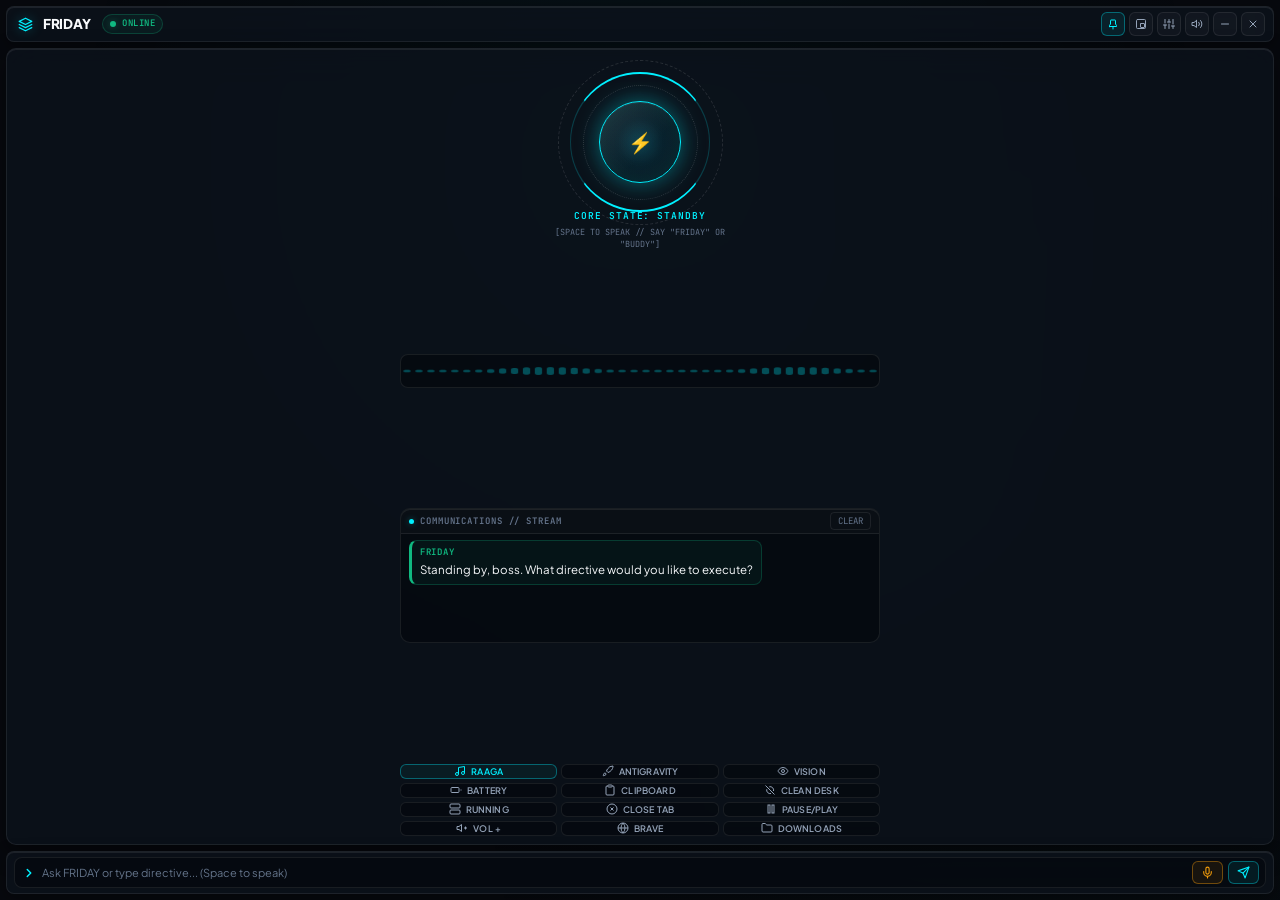
==== vyra/gui/index.html @ 5f8e0eda "feat: upgrade to modular VYRA AI desktop & voice assistant architecture" ====
<!DOCTYPE html>
<html lang="en">
<head>
  <meta charset="UTF-8">
  <meta name="viewport" content="width=device-width, initial-scale=1.0">
  <title>FRIDAY // AI Assistant</title>
  <link rel="stylesheet" href="style.css">
  <link rel="preconnect" href="https://fonts.googleapis.com">
  <link rel="preconnect" href="https://fonts.gstatic.com" crossorigin>
  <link href="https://fonts.googleapis.com/css2?family=JetBrains+Mono:wght@400;500;600&family=Plus+Jakarta+Sans:wght@400;500;600;700;800&display=swap" rel="stylesheet">
</head>
<body class="hud-body pip-mode">
  <!-- Ambient Atmospheric Light (Anti-slop: subtle, non-intrusive) -->
  <div class="ambient-glow" aria-hidden="true"></div>

  <!-- HUD Container -->
  <div class="hud-container">
    
    <!-- Top Header: Navigation & Window Controls -->
    <header class="hud-header">
      <div class="header-left">
        <div class="brand-badge">
          <div class="brand-icon">
            <svg viewBox="0 0 24 24" fill="none" stroke="currentColor" stroke-width="2">
              <polygon points="12 2 2 7 12 12 22 7 12 2" stroke-linecap="round" stroke-linejoin="round"/>
              <polyline points="2 17 12 22 22 17" stroke-linecap="round" stroke-linejoin="round"/>
              <polyline points="2 12 12 17 22 12" stroke-linecap="round" stroke-linejoin="round"/>
            </svg>
          </div>
          <div class="brand-text">
            <span class="brand-title">FRIDAY</span>
            <span class="brand-tag">INTELLIGENCE</span>
          </div>
        </div>
        <div class="status-indicator" title="System Connection Status">
          <span class="pulse-dot"></span>
          <span class="status-text" id="statusBadgeText">ONLINE</span>
        </div>
      </div>

      <div class="header-center deck-only">
        <div class="security-level">
          <span class="sec-label">OPERATOR</span>
          <span class="sec-val" id="headerUserName">JAY</span>
          <span class="sec-divider">/</span>
          <span class="sec-label">CLEARANCE</span>
          <span class="sec-val">LEVEL 9</span>
        </div>
        <button id="wakeToggleBtn" class="hud-wake-btn active" title="Toggle Passive Wake Word ('Hey buddy' / 'FRIDAY')">
          <span class="wake-dot"></span>
          <span id="wakeStatusText">WAKE: FRIDAY [ON]</span>
        </button>
      </div>

      <div class="header-right">
        <div class="hud-clock deck-only">
          <span id="liveTime">00:00:00</span>
          <span id="liveDate" class="hud-date">OCT 04, 2026</span>
        </div>
        
        <!-- Window Management Controls with Clean Vector Glyphs -->
        <div class="header-window-ctrls">
          <button id="pinBtn" class="hud-btn-icon active" title="Always On Top (Pin Float)">
            <svg viewBox="0 0 24 24" fill="none" stroke="currentColor" stroke-width="2" stroke-linecap="round" stroke-linejoin="round">
              <line x1="12" y1="17" x2="12" y2="22"></line>
              <path d="M5 17h14v-2l-2-3V5a1 1 0 0 0-1-1h-8a1 1 0 0 0-1 1v7l-2 3v2z"></path>
            </svg>
          </button>
          <button id="modeToggleBtn" class="hud-btn-icon" title="Toggle PiP Widget / Full Deck">
            <svg viewBox="0 0 24 24" fill="none" stroke="currentColor" stroke-width="2" stroke-linecap="round" stroke-linejoin="round">
              <rect x="3" y="3" width="18" height="18" rx="2" ry="2"></rect>
              <rect x="11" y="11" width="8" height="8" rx="1" ry="1"></rect>
            </svg>
          </button>
          <button id="drawerToggleBtn" class="hud-btn-icon" title="System Diagnostics & Settings">
            <svg viewBox="0 0 24 24" fill="none" stroke="currentColor" stroke-width="2" stroke-linecap="round" stroke-linejoin="round">
              <line x1="4" y1="21" x2="4" y2="14"></line>
              <line x1="4" y1="10" x2="4" y2="3"></line>
              <line x1="12" y1="21" x2="12" y2="12"></line>
              <line x1="12" y1="8" x2="12" y2="3"></line>
              <line x1="20" y1="21" x2="20" y2="16"></line>
              <line x1="20" y1="12" x2="20" y2="3"></line>
              <line x1="1" y1="14" x2="7" y2="14"></line>
              <line x1="9" y1="8" x2="15" y2="8"></line>
              <line x1="17" y1="16" x2="23" y2="16"></line>
            </svg>
          </button>
          <button id="muteBtn" class="hud-btn-icon" title="Toggle Voice Mute">
            <svg viewBox="0 0 24 24" fill="none" stroke="currentColor" stroke-width="2" stroke-linecap="round" stroke-linejoin="round">
              <polygon points="11 5 6 9 2 9 2 15 6 15 11 19 11 5"></polygon>
              <path d="M15.54 8.46a5 5 0 0 1 0 7.07"></path>
              <path d="M19.07 4.93a10 10 0 0 1 0 14.14"></path>
            </svg>
          </button>
          <button id="minBtn" class="hud-btn-icon" title="Minimize Window">
            <svg viewBox="0 0 24 24" fill="none" stroke="currentColor" stroke-width="2" stroke-linecap="round">
              <line x1="5" y1="12" x2="19" y2="12"></line>
            </svg>
          </button>
          <button id="closeBtn" class="hud-btn-icon close-btn" title="Close Window">
            <svg viewBox="0 0 24 24" fill="none" stroke="currentColor" stroke-width="2" stroke-linecap="round">
              <line x1="18" y1="6" x2="6" y2="18"></line>
              <line x1="6" y1="6" x2="18" y2="18"></line>
            </svg>
          </button>
        </div>
      </div>
    </header>

    <!-- Main Dashboard -->
    <main class="hud-main">
      
      <!-- Left Column: Telemetry & Protocols (Deck Mode Only) -->
      <section class="hud-panel left-panel deck-only">
        <div class="panel-header">
          <div class="panel-header-badge">HARDWARE</div>
          <h3>SYSTEM TELEMETRY</h3>
        </div>

        <div class="telemetry-grid">
          <div class="telemetry-card">
            <div class="telemetry-label">
              <span>CPU PROCESSING</span>
              <span id="cpuVal" class="stat-highlight">0%</span>
            </div>
            <div class="progress-bar">
              <div id="cpuBar" class="progress-fill" style="width: 0%"></div>
            </div>
          </div>

          <div class="telemetry-card">
            <div class="telemetry-label">
              <span>SYSTEM MEMORY</span>
              <span id="ramVal" class="stat-highlight">0%</span>
            </div>
            <div class="progress-bar">
              <div id="ramBar" class="progress-fill" style="width: 0%"></div>
            </div>
            <div class="telemetry-sub" id="ramText">0.0 / 0.0 GB</div>
          </div>

          <div class="telemetry-card">
            <div class="telemetry-label">
              <span>GPU ENGINE</span>
              <span class="badge-emerald">ONLINE</span>
            </div>
            <div class="hardware-name" id="gpuName">NVIDIA GeForce RTX 2050</div>
          </div>

          <div class="telemetry-card">
            <div class="telemetry-label">
              <span>NEURAL ENGINE</span>
              <span class="badge-cyan" id="providerBadge">GOOGLE</span>
            </div>
            <div class="hardware-name" id="modelName">gemini-flash-lite-latest</div>
          </div>

          <div class="telemetry-card" id="batteryCard">
            <div class="telemetry-label">
              <span>POWER MATRIX</span>
              <span id="batteryVal" class="stat-highlight">--%</span>
            </div>
            <div class="progress-bar">
              <div id="batteryBar" class="progress-fill" style="width: 0%"></div>
            </div>
            <div class="telemetry-sub" id="batteryStatusText">AC POWER</div>
          </div>
        </div>

        <!-- Quick Directive Protocol Launcher -->
        <div class="panel-sub-header">QUICK PROTOCOLS</div>
        <div class="protocol-grid">
          <button class="proto-btn" data-cmd="open Antigravity"><span class="proto-code">01</span><span class="proto-label">ANTIGRAVITY</span></button>
          <button class="proto-btn" data-cmd="open brave browser"><span class="proto-code">02</span><span class="proto-label">BRAVE</span></button>
          <button class="proto-btn" data-cmd="close the active browser tab"><span class="proto-code">03</span><span class="proto-label">CLOSE TAB</span></button>
          <button class="proto-btn" data-cmd="keep the browser window and Antigravity window and rest other close all the windows which are currently running"><span class="proto-code">04</span><span class="proto-label">CLEAN DESKTOP</span></button>
          <button class="proto-btn" data-cmd="list running applications"><span class="proto-code">05</span><span class="proto-label">RUNNING APPS</span></button>
          <button class="proto-btn" data-cmd="what is currently open on my screen?"><span class="proto-code">06</span><span class="proto-label">VISION SCAN</span></button>
          <button class="proto-btn" data-cmd="check battery status"><span class="proto-code">07</span><span class="proto-label">BATTERY</span></button>
          <button class="proto-btn" data-cmd="what is copied on my clipboard?"><span class="proto-code">08</span><span class="proto-label">CLIPBOARD</span></button>
          <button class="proto-btn" data-cmd="open Raaga app and play songs"><span class="proto-code">09</span><span class="proto-label">RAAGA MUSIC</span></button>
          <button class="proto-btn" data-cmd="turn volume up"><span class="proto-code">10</span><span class="proto-label">VOL UP</span></button>
          <button class="proto-btn" data-cmd="open youtube"><span class="proto-code">11</span><span class="proto-label">YOUTUBE</span></button>
          <button class="proto-btn" data-cmd="open downloads folder"><span class="proto-code">12</span><span class="proto-label">DOWNLOADS</span></button>
        </div>
      </section>

      <!-- Center Column: Kinetic Arc Reactor & Conversation Deck (Primary Core) -->
      <section class="hud-panel center-panel">
        
        <!-- Kinetic Arc Reactor Core -->
        <div class="reactor-wrapper">
          <!-- Concentric Precision Orbital Rings -->
          <div class="hud-ring ring-outer"></div>
          <div class="hud-ring ring-orbit"></div>
          <div class="hud-ring ring-inner"></div>

          <!-- Central Core Arc Button -->
          <div id="coreReactor" class="arc-core state-idle" title="Click or Press Space to Transmit Voice">
            <div class="core-glass-surface"></div>
            <div class="core-radial-aura"></div>
            <div class="core-iris">
              <span id="coreIcon" class="core-icon">⚡</span>
            </div>
          </div>

          <div class="arc-status-box">
            <div class="status-code" id="reactorState">CORE STATE: STANDBY</div>
            <div class="status-hint" id="reactorHint">[SPACE TO SPEAK // SAY "FRIDAY" OR "BUDDY"]</div>
          </div>
        </div>

        <!-- Real-Time Audio Visualizer Waveform -->
        <div class="visualizer-container">
          <canvas id="waveformCanvas" width="400" height="42"></canvas>
        </div>

        <!-- Holographic Communications Stream -->
        <div class="chat-feed-box" id="chatFeedBox">
          <div class="chat-feed-header">
            <div class="chat-feed-meta">
              <span class="pulse-indicator-small"></span>
              <span class="chat-feed-tag">COMMUNICATIONS // STREAM</span>
            </div>
            <button id="clearChatBtn" class="chat-clear-btn" title="Clear chat stream">CLEAR</button>
          </div>
          <div class="chat-messages-stream" id="chatStream">
            <div class="chat-bubble vyra">
              <span class="chat-speaker">FRIDAY</span>
              <span class="chat-text">Standing by, boss. What directive would you like to execute?</span>
            </div>
          </div>
          <span id="liveSpeechText" style="display:none">Standing by, boss. What directive would you like to execute?</span>
        </div>

        <!-- PiP Mode Quick Action Ribbon -->
        <div class="pip-quick-ribbon">
          <button class="pip-chip highlight" data-cmd="open Raaga app and play songs">
            <svg class="chip-svg" viewBox="0 0 24 24" fill="none" stroke="currentColor" stroke-width="2"><path d="M9 18V5l12-2v13"></path><circle cx="6" cy="18" r="3"></circle><circle cx="18" cy="16" r="3"></circle></svg>
            <span>RAAGA</span>
          </button>
          <button class="pip-chip" data-cmd="open Antigravity">
            <svg class="chip-svg" viewBox="0 0 24 24" fill="none" stroke="currentColor" stroke-width="2"><path d="M4.5 16.5c-1.5 1.26-2 5-2 5s3.74-.5 5-2c.71-.84.7-2.13-.09-2.91a2.18 2.18 0 0 0-2.91-.09z"></path><path d="m12 15-3-3a22 22 0 0 1 2-3.95A12.88 12.88 0 0 1 22 2c0 2.72-.78 7.5-6 11a22.35 22.35 0 0 1-4 2z"></path></svg>
            <span>ANTIGRAVITY</span>
          </button>
          <button class="pip-chip" data-cmd="what is currently open on my screen?">
            <svg class="chip-svg" viewBox="0 0 24 24" fill="none" stroke="currentColor" stroke-width="2"><path d="M2 12s3-7 10-7 10 7 10 7-3 7-10 7-10-7-10-7Z"></path><circle cx="12" cy="12" r="3"></circle></svg>
            <span>VISION</span>
          </button>
          <button class="pip-chip" data-cmd="check battery status">
            <svg class="chip-svg" viewBox="0 0 24 24" fill="none" stroke="currentColor" stroke-width="2"><rect width="16" height="10" x="2" y="7" rx="2" ry="2"></rect><line x1="22" x2="22" y1="11" y2="13"></line></svg>
            <span>BATTERY</span>
          </button>
          <button class="pip-chip" data-cmd="what is copied on my clipboard?">
            <svg class="chip-svg" viewBox="0 0 24 24" fill="none" stroke="currentColor" stroke-width="2"><rect width="8" height="4" x="8" y="2" rx="1" ry="1"></rect><path d="M16 4h2a2 2 0 0 1 2 2v14a2 2 0 0 1-2 2H6a2 2 0 0 1-2-2V6a2 2 0 0 1 2-2h2"></path></svg>
            <span>CLIPBOARD</span>
          </button>
          <button class="pip-chip" data-cmd="keep the browser window and Antigravity window and rest other close all the windows which are currently running">
            <svg class="chip-svg" viewBox="0 0 24 24" fill="none" stroke="currentColor" stroke-width="2"><path d="m3 3 18 18"></path><path d="M10.5 5.5A7 7 0 0 1 19 14"></path><path d="M5.5 10.5A7 7 0 0 0 14 19"></path></svg>
            <span>CLEAN DESK</span>
          </button>
          <button class="pip-chip" data-cmd="list running applications">
            <svg class="chip-svg" viewBox="0 0 24 24" fill="none" stroke="currentColor" stroke-width="2"><rect width="20" height="8" x="2" y="2" rx="2" ry="2"></rect><rect width="20" height="8" x="2" y="14" rx="2" ry="2"></rect><line x1="6" x2="6.01" y1="6" y2="6"></line><line x1="6" x2="6.01" y1="18" y2="18"></line></svg>
            <span>RUNNING</span>
          </button>
          <button class="pip-chip" data-cmd="close the active browser tab">
            <svg class="chip-svg" viewBox="0 0 24 24" fill="none" stroke="currentColor" stroke-width="2"><path d="m15 9-6 6"></path><path d="m9 9 6 6"></path><circle cx="12" cy="12" r="10"></circle></svg>
            <span>CLOSE TAB</span>
          </button>
          <button class="pip-chip" data-cmd="play or pause music">
            <svg class="chip-svg" viewBox="0 0 24 24" fill="none" stroke="currentColor" stroke-width="2"><rect x="6" y="4" width="4" height="16"></rect><rect x="14" y="4" width="4" height="16"></rect></svg>
            <span>PAUSE/PLAY</span>
          </button>
          <button class="pip-chip" data-cmd="turn volume up">
            <svg class="chip-svg" viewBox="0 0 24 24" fill="none" stroke="currentColor" stroke-width="2"><polygon points="11 5 6 9 2 9 2 15 6 15 11 19 11 5"></polygon><line x1="19" y1="9" x2="19" y2="15"></line><line x1="16" y1="12" x2="22" y2="12"></line></svg>
            <span>VOL +</span>
          </button>
          <button class="pip-chip" data-cmd="open brave browser">
            <svg class="chip-svg" viewBox="0 0 24 24" fill="none" stroke="currentColor" stroke-width="2"><circle cx="12" cy="12" r="10"></circle><line x1="2" y1="12" x2="22" y2="12"></line><path d="M12 2a15.3 15.3 0 0 1 4 10 15.3 15.3 0 0 1-4 10 15.3 15.3 0 0 1-4-10 15.3 15.3 0 0 1 4-10z"></path></svg>
            <span>BRAVE</span>
          </button>
          <button class="pip-chip" data-cmd="open downloads folder">
            <svg class="chip-svg" viewBox="0 0 24 24" fill="none" stroke="currentColor" stroke-width="2"><path d="M4 20h16a2 2 0 0 0 2-2V8a2 2 0 0 0-2-2h-7.93a2 2 0 0 1-1.66-.9l-.82-1.2A2 2 0 0 0 7.93 3H4a2 2 0 0 0-2 2v13c0 1.1.9 2 2 2Z"></path></svg>
            <span>DOWNLOADS</span>
          </button>
        </div>
      </section>

      <!-- Right Column: Live Terminal Feed & Memory Vault (Deck Mode Only) -->
      <section class="hud-panel right-panel deck-only">
        <div class="panel-tabs">
          <button id="tabLogsBtn" class="tab-btn active">TERMINAL LOGS</button>
          <button id="tabMemoryBtn" class="tab-btn">MEMORY VAULT</button>
        </div>

        <div id="tabLogs" class="tab-content active">
          <div id="consoleFeed" class="console-feed">
            <div class="log-entry system"><span class="log-time">[BOOT]</span> FRIDAY Neural OS Core online.</div>
            <div class="log-entry system"><span class="log-time">[LINK]</span> Bi-directional telemetry established.</div>
            <div class="log-entry vyra"><span class="log-time">[FRIDAY]</span> Ready for directives, boss.</div>
          </div>
        </div>

        <div id="tabMemory" class="tab-content">
          <div class="memory-vault">
            <div class="vault-section">
              <div class="vault-title">USER PROFILE DOSSIER</div>
              <div id="profileList" class="vault-list"></div>
            </div>
            <div class="vault-section">
              <div class="vault-title">SAVED SATELLITE LINKS</div>
              <div id="linksList" class="vault-list"></div>
            </div>
            <div class="vault-section">
              <div class="vault-title">RECENT JOURNAL RECORD</div>
              <div id="journalText" class="vault-text">(No recent journal recorded)</div>
            </div>
          </div>
        </div>
      </section>

    </main>

    <!-- Slide-Over Drawer for Diagnostics & System Telemetry -->
    <div id="hudDrawer" class="hud-drawer">
      <div class="drawer-header">
        <div class="drawer-title-wrap">
          <span class="drawer-badge">DIAGNOSTICS</span>
          <span class="drawer-title">SYSTEM SETTINGS &amp; TELEMETRY</span>
        </div>
        <button id="closeDrawerBtn" class="drawer-close-btn" title="Close drawer">
          <svg viewBox="0 0 24 24" fill="none" stroke="currentColor" stroke-width="2" stroke-linecap="round"><line x1="18" y1="6" x2="6" y2="18"></line><line x1="6" y1="6" x2="18" y2="18"></line></svg>
        </button>
      </div>
      
      <!-- Autostart Control Toggle with Modern Pill Switch -->
      <div class="drawer-autostart-box">
        <label class="autostart-toggle-label">
          <div class="switch-container">
            <input type="checkbox" id="autostartToggle">
            <span class="switch-slider"></span>
          </div>
          <div class="autostart-meta">
            <span class="autostart-text">START AUTOMATICALLY ON BOOT</span>
            <span class="autostart-sub">Launches FRIDAY in corner PiP on Windows login</span>
          </div>
        </label>
      </div>

      <!-- Drawer Content Tabs -->
      <div class="panel-tabs drawer-tabs">
        <button id="drawerLogsTab" class="tab-btn active">EVENT LOGS</button>
        <button id="drawerStatsTab" class="tab-btn">HARDWARE</button>
        <button id="drawerMemoryTab" class="tab-btn">MEMORY</button>
      </div>

      <div id="drawerLogsContent" class="drawer-content active">
        <div id="drawerConsoleFeed" class="console-feed"></div>
      </div>

      <div id="drawerStatsContent" class="drawer-content">
        <div class="drawer-stats-grid">
          <div class="drawer-stat-row"><span>CPU PROCESSING:</span> <span id="drawerCpuVal" class="stat-highlight">0%</span></div>
          <div class="drawer-stat-row"><span>MEMORY ALLOCATION:</span> <span id="drawerRamVal" class="stat-highlight">0%</span></div>
          <div class="drawer-stat-row"><span>BATTERY STATUS:</span> <span id="drawerBatteryVal" class="stat-highlight">--%</span></div>
          <div class="drawer-stat-row"><span>GPU ACCELERATOR:</span> <span class="stat-highlight">RTX 2050</span></div>
          <div class="drawer-stat-row"><span>COGNITIVE MODEL:</span> <span id="drawerModelVal" class="stat-highlight">gemini-flash-lite</span></div>
        </div>
      </div>

      <div id="drawerMemoryContent" class="drawer-content">
        <div class="memory-vault">
          <div class="vault-section">
            <div class="vault-title">PROFILE DOSSIER</div>
            <div id="drawerProfileList" class="vault-list"></div>
          </div>
        </div>
      </div>
    </div>

    <!-- Bottom Command Bar -->
    <footer class="hud-footer">
      <div class="input-container">
        <span class="prompt-symbol">
          <svg viewBox="0 0 24 24" fill="none" stroke="currentColor" stroke-width="2.5" stroke-linecap="round" stroke-linejoin="round">
            <polyline points="9 18 15 12 9 6"></polyline>
          </svg>
        </span>
        <input type="text" id="commandInput" placeholder="Ask FRIDAY or type directive... (Space to speak)" autocomplete="off">
        <button id="micToggleBtn" class="hud-btn mic-btn" title="Push To Talk (Hold Space or Click)">
          <svg viewBox="0 0 24 24" fill="none" stroke="currentColor" stroke-width="2" stroke-linecap="round" stroke-linejoin="round">
            <path d="M12 2a3 3 0 0 0-3 3v7a3 3 0 0 0 6 0V5a3 3 0 0 0-3-3Z"></path>
            <path d="M19 10v2a7 7 0 0 1-14 0v-2"></path>
            <line x1="12" y1="19" x2="12" y2="22"></line>
          </svg>
          <span class="mic-label">MIC</span>
        </button>
        <button id="sendBtn" class="hud-btn send-btn" title="Execute directive">
          <svg viewBox="0 0 24 24" fill="none" stroke="currentColor" stroke-width="2" stroke-linecap="round" stroke-linejoin="round">
            <line x1="22" y1="2" x2="11" y2="13"></line>
            <polygon points="22 2 15 22 11 13 2 9 22 2"></polygon>
          </svg>
        </button>
      </div>
      <div class="footer-meta deck-only">
        <span class="meta-tag">ENCRYPTION: 256-BIT LOCAL</span>
        <span class="meta-tag">LATENCY: <span id="pingVal">8ms</span></span>
        <span class="meta-tag">RUNTIME: ATTENTIVE CONTINUOUS</span>
      </div>
    </footer>

  </div>

  <script src="app.js"></script>
</body>
</html>
---- vyra/gui/style.css ----
/* ========================================================
   FRIDAY AI // CYBER-MINIMALIST AESTHETIC STYLESHEET
   Guided by: Taste-Skill / Anti-Slop / Minimalist UI Architecture
   Palette: Obsidian Dark + Restrained Cyan / Emerald / Amber
   Typography: Plus Jakarta Sans + JetBrains Mono
   ======================================================== */

:root {
  /* Surface & Canvas System */
  --bg-canvas: #07090e;
  --bg-surface: rgba(13, 19, 29, 0.75);
  --bg-surface-elevated: rgba(18, 26, 40, 0.85);
  --bg-surface-hover: rgba(26, 36, 56, 0.85);
  --bg-surface-inset: rgba(4, 7, 12, 0.6);

  /* Hairline Borders & Inner Highlights */
  --border-subtle: rgba(255, 255, 255, 0.08);
  --border-medium: rgba(255, 255, 255, 0.14);
  --border-accent: rgba(0, 240, 255, 0.35);
  --border-accent-glow: rgba(0, 240, 255, 0.55);
  --border-highlight: inset 0 1px 0 rgba(255, 255, 255, 0.08);

  /* Luminescent Accents (Restrained, No AI-Purplish Mud) */
  --cyan-core: #00f0ff;
  --cyan-glow: rgba(0, 240, 255, 0.35);
  --cyan-subtle: rgba(0, 240, 255, 0.08);

  --emerald-live: #10b981;
  --emerald-glow: rgba(16, 185, 129, 0.35);
  --emerald-subtle: rgba(16, 185, 129, 0.08);

  --amber-alert: #f59e0b;
  --amber-glow: rgba(245, 158, 11, 0.35);
  --amber-subtle: rgba(245, 158, 11, 0.08);

  --violet-neural: #8b5cf6;
  --violet-glow: rgba(139, 92, 246, 0.35);

  --crimson-warn: #f43f5e;
  --crimson-glow: rgba(244, 63, 94, 0.35);

  /* Typography Colors */
  --text-primary: #f8fafc;
  --text-secondary: #94a3b8;
  --text-muted: #64748b;
  --text-cyan: #38bdf8;

  /* Typography Families */
  --font-sans: 'Plus Jakarta Sans', -apple-system, BlinkMacSystemFont, sans-serif;
  --font-mono: 'JetBrains Mono', monospace;

  /* Motion Physics (Custom Spring Beziers) */
  --ease-spring: cubic-bezier(0.16, 1, 0.3, 1);
  --ease-snappy: cubic-bezier(0.32, 0.72, 0, 1);
}

/* Base Reset & Foundations */
*, *::before, *::after {
  box-sizing: border-box;
  margin: 0;
  padding: 0;
  user-select: none;
  -webkit-font-smoothing: antialiased;
}

html, body {
  width: 100%;
  height: 100%;
  overflow: hidden;
  background-color: var(--bg-canvas);
  color: var(--text-primary);
  font-family: var(--font-sans);
  font-size: 13px;
  line-height: 1.5;
}

/* Ambient Subtle Lighting (No ugly scanlines or noisy grids) */
.ambient-glow {
  position: fixed;
  inset: 0;
  background: 
    radial-gradient(circle at 50% 18%, rgba(0, 240, 255, 0.04) 0%, transparent 60%),
    radial-gradient(circle at 85% 85%, rgba(16, 185, 129, 0.02) 0%, transparent 50%);
  pointer-events: none;
  z-index: 1;
}

/* Primary Container */
.hud-container {
  position: relative;
  z-index: 2;
  display: flex;
  flex-direction: column;
  height: 100vh;
  padding: 12px;
  gap: 10px;
}

/* ========================================================
   TOP HEADER NAVIGATION & WINDOW CONTROLS
   ======================================================== */
.hud-header {
  display: flex;
  justify-content: space-between;
  align-items: center;
  padding: 8px 14px;
  background: var(--bg-surface);
  border: 1px solid var(--border-subtle);
  border-radius: 10px;
  box-shadow: var(--border-highlight), 0 4px 16px rgba(0, 0, 0, 0.35);
  backdrop-filter: blur(20px);
  -webkit-backdrop-filter: blur(20px);
  flex-shrink: 0;
}

.header-left, .header-right {
  display: flex;
  align-items: center;
  gap: 12px;
}

/* Brand Badge */
.brand-badge {
  display: flex;
  align-items: center;
  gap: 8px;
}
.brand-icon {
  width: 24px;
  height: 24px;
  display: flex;
  align-items: center;
  justify-content: center;
  color: var(--cyan-core);
  filter: drop-shadow(0 0 6px var(--cyan-glow));
}
.brand-icon svg {
  width: 18px;
  height: 18px;
}
.brand-text {
  display: flex;
  flex-direction: column;
  line-height: 1.1;
}
.brand-title {
  font-family: var(--font-sans);
  font-size: 15px;
  font-weight: 800;
  letter-spacing: -0.02em;
  color: var(--text-primary);
}
.brand-tag {
  font-family: var(--font-mono);
  font-size: 8.5px;
  font-weight: 500;
  letter-spacing: 0.12em;
  color: var(--text-muted);
}

/* Status Indicator */
.status-indicator {
  display: flex;
  align-items: center;
  gap: 6px;
  padding: 3px 9px;
  background: var(--emerald-subtle);
  border: 1px solid rgba(16, 185, 129, 0.25);
  border-radius: 9999px;
}
.pulse-dot {
  width: 6px;
  height: 6px;
  background: var(--emerald-live);
  border-radius: 50%;
  box-shadow: 0 0 6px var(--emerald-glow);
  animation: pulseDot 2s var(--ease-spring) infinite;
}
.status-text {
  font-family: var(--font-mono);
  font-size: 10px;
  font-weight: 600;
  letter-spacing: 0.05em;
  color: var(--emerald-live);
}

/* Center Clearance & Wake Word (Deck Mode) */
.header-center {
  display: flex;
  align-items: center;
  gap: 16px;
}
.security-level {
  display: flex;
  align-items: center;
  gap: 6px;
  font-family: var(--font-mono);
  font-size: 11px;
  color: var(--text-muted);
}
.sec-label { color: var(--text-muted); }
.sec-val { color: var(--cyan-core); font-weight: 600; }
.sec-divider { color: var(--border-medium); }

/* Wake Word Toggle */
.hud-wake-btn {
  display: inline-flex;
  align-items: center;
  gap: 7px;
  padding: 4px 11px;
  background: var(--cyan-subtle);
  border: 1px solid var(--border-accent);
  border-radius: 9999px;
  color: var(--cyan-core);
  font-family: var(--font-mono);
  font-size: 10.5px;
  font-weight: 500;
  cursor: pointer;
  transition: all 0.2s var(--ease-spring);
}
.hud-wake-btn:hover {
  background: rgba(0, 240, 255, 0.15);
  border-color: var(--cyan-core);
  box-shadow: 0 0 10px var(--cyan-glow);
}
.hud-wake-btn.active .wake-dot {
  width: 6px;
  height: 6px;
  background: var(--emerald-live);
  border-radius: 50%;
  box-shadow: 0 0 6px var(--emerald-glow);
  animation: pulseDot 2s var(--ease-spring) infinite;
}
.hud-wake-btn:not(.active) {
  opacity: 0.5;
  border-color: var(--border-subtle);
  color: var(--text-muted);
  background: transparent;
}
.hud-wake-btn:not(.active) .wake-dot {
  width: 6px;
  height: 6px;
  background: var(--text-muted);
  border-radius: 50%;
}

/* Header Live Clock */
.hud-clock {
  display: flex;
  align-items: baseline;
  gap: 6px;
  font-family: var(--font-mono);
  font-size: 13px;
  color: var(--cyan-core);
}
.hud-date {
  font-size: 10px;
  color: var(--text-muted);
}

/* Window Control Buttons (Crisp Vectors) */
.header-window-ctrls {
  display: flex;
  align-items: center;
  gap: 4px;
}
.hud-btn-icon {
  width: 28px;
  height: 28px;
  display: inline-flex;
  align-items: center;
  justify-content: center;
  background: rgba(255, 255, 255, 0.03);
  border: 1px solid var(--border-subtle);
  border-radius: 6px;
  color: var(--text-secondary);
  cursor: pointer;
  transition: all 0.15s var(--ease-spring);
}
.hud-btn-icon svg {
  width: 14px;
  height: 14px;
}
.hud-btn-icon:hover {
  background: rgba(255, 255, 255, 0.08);
  border-color: var(--border-medium);
  color: var(--text-primary);
  transform: translateY(-1px);
}
.hud-btn-icon:active {
  transform: scale(0.95);
}
.hud-btn-icon.active {
  color: var(--cyan-core);
  border-color: var(--border-accent);
  background: var(--cyan-subtle);
}
.hud-btn-icon.close-btn:hover {
  background: rgba(244, 63, 94, 0.2);
  border-color: var(--crimson-warn);
  color: var(--crimson-warn);
}

/* ========================================================
   MAIN DASHBOARD GRID LAYOUT
   ======================================================== */
.hud-main {
  flex: 1;
  display: grid;
  grid-template-columns: 300px 1fr 320px;
  gap: 10px;
  min-height: 0;
}

/* Double-Bezel Card Foundation */
.hud-panel {
  background: var(--bg-surface);
  border: 1px solid var(--border-subtle);
  border-radius: 12px;
  box-shadow: var(--border-highlight), 0 8px 24px rgba(0, 0, 0, 0.4);
  backdrop-filter: blur(18px);
  -webkit-backdrop-filter: blur(18px);
  display: flex;
  flex-direction: column;
  overflow: hidden;
  position: relative;
}

.panel-header {
  padding: 12px 14px 10px;
  border-bottom: 1px solid var(--border-subtle);
  display: flex;
  flex-direction: column;
  gap: 2px;
}
.panel-header-badge {
  font-family: var(--font-mono);
  font-size: 9.5px;
  font-weight: 600;
  letter-spacing: 0.1em;
  color: var(--text-muted);
}
.panel-header h3 {
  font-size: 12.5px;
  font-weight: 700;
  letter-spacing: -0.01em;
  color: var(--text-primary);
}

/* ========================================================
   LEFT PANEL: HARDWARE TELEMETRY & PROTOCOLS
   ======================================================== */
.left-panel {
  padding: 12px;
  gap: 12px;
  overflow-y: auto;
}
.telemetry-grid {
  display: flex;
  flex-direction: column;
  gap: 8px;
}
.telemetry-card {
  background: var(--bg-surface-inset);
  border: 1px solid var(--border-subtle);
  border-radius: 8px;
  padding: 9px 11px;
  display: flex;
  flex-direction: column;
  gap: 5px;
  transition: border-color 0.2s var(--ease-spring);
}
.telemetry-card:hover {
  border-color: var(--border-medium);
}
.telemetry-label {
  display: flex;
  justify-content: space-between;
  align-items: center;
  font-family: var(--font-mono);
  font-size: 10px;
  color: var(--text-secondary);
}
.stat-highlight {
  font-family: var(--font-mono);
  font-weight: 600;
  color: var(--cyan-core);
}
.progress-bar {
  height: 4px;
  background: rgba(255, 255, 255, 0.05);
  border-radius: 9999px;
  overflow: hidden;
}
.progress-fill {
  height: 100%;
  background: linear-gradient(90deg, #0284c7, var(--cyan-core));
  border-radius: 9999px;
  transition: width 0.4s var(--ease-spring);
}
.telemetry-sub {
  font-family: var(--font-mono);
  font-size: 9.5px;
  color: var(--text-muted);
  text-align: right;
}
.hardware-name {
  font-family: var(--font-mono);
  font-size: 11px;
  font-weight: 500;
  color: var(--text-primary);
  white-space: nowrap;
  overflow: hidden;
  text-overflow: ellipsis;
}
.badge-emerald { color: var(--emerald-live); font-size: 10px; font-weight: 600; }
.badge-cyan { color: var(--cyan-core); font-size: 10px; font-weight: 600; }

.panel-sub-header {
  font-family: var(--font-mono);
  font-size: 9.5px;
  font-weight: 600;
  letter-spacing: 0.1em;
  color: var(--text-muted);
  margin-top: 6px;
}

/* Protocols Grid */
.protocol-grid {
  display: grid;
  grid-template-columns: 1fr 1fr;
  gap: 5px;
}
.proto-btn {
  background: var(--bg-surface-inset);
  border: 1px solid var(--border-subtle);
  border-radius: 6px;
  color: var(--text-secondary);
  padding: 6px 8px;
  display: flex;
  align-items: center;
  gap: 6px;
  cursor: pointer;
  transition: all 0.15s var(--ease-spring);
  text-align: left;
}
.proto-btn:hover {
  background: var(--bg-surface-hover);
  border-color: var(--border-accent);
  color: var(--text-primary);
  transform: translateY(-1px);
}
.proto-btn:active {
  transform: scale(0.97);
}
.proto-code {
  font-family: var(--font-mono);
  font-size: 9.5px;
  font-weight: 600;
  color: var(--cyan-core);
}
.proto-label {
  font-family: var(--font-sans);
  font-size: 10px;
  font-weight: 600;
  letter-spacing: 0.02em;
  white-space: nowrap;
  overflow: hidden;
  text-overflow: ellipsis;
}

/* ========================================================
   CENTER PANEL: KINETIC ARC REACTOR & COMMUNICATIONS DECK
   ======================================================== */
.center-panel {
  display: flex;
  flex-direction: column;
  align-items: center;
  justify-content: space-between;
  padding: 14px 18px;
  position: relative;
  overflow: hidden;
}

/* Reactor Concentric Assembly */
.reactor-wrapper {
  position: relative;
  width: 250px;
  height: 250px;
  display: flex;
  align-items: center;
  justify-content: center;
  flex-shrink: 0;
  margin-top: 4px;
}

/* Precision Orbital Rings */
.hud-ring {
  position: absolute;
  border-radius: 50%;
  pointer-events: none;
}
.ring-outer {
  width: 240px;
  height: 240px;
  border: 1px dashed rgba(255, 255, 255, 0.12);
  animation: rotateClockwise 36s linear infinite;
}
.ring-orbit {
  width: 200px;
  height: 200px;
  border: 1px solid rgba(0, 240, 255, 0.2);
  border-top: 2px solid var(--cyan-core);
  border-bottom: 2px solid var(--cyan-core);
  animation: rotateCounter 20s linear infinite;
}
.ring-inner {
  width: 160px;
  height: 160px;
  border: 1px dotted rgba(255, 255, 255, 0.15);
  animation: rotateClockwise 12s linear infinite;
}

/* Minimalist Kinetic Arc Core Button */
.arc-core {
  position: relative;
  width: 110px;
  height: 110px;
  border-radius: 50%;
  background: radial-gradient(circle, rgba(14, 25, 40, 0.95) 0%, rgba(6, 10, 16, 0.98) 100%);
  border: 1.5px solid var(--cyan-core);
  box-shadow: 
    0 0 25px var(--cyan-glow),
    inset 0 0 20px rgba(0, 240, 255, 0.15),
    var(--border-highlight);
  display: flex;
  align-items: center;
  justify-content: center;
  cursor: pointer;
  transition: all 0.3s var(--ease-spring);
  z-index: 5;
}
.arc-core:hover {
  transform: scale(1.05);
  box-shadow: 
    0 0 35px var(--cyan-core),
    inset 0 0 25px rgba(0, 240, 255, 0.25);
}
.arc-core:active {
  transform: scale(0.96);
}

.core-glass-surface {
  position: absolute;
  inset: 0;
  border-radius: 50%;
  background: linear-gradient(135deg, rgba(255, 255, 255, 0.1) 0%, transparent 60%);
  pointer-events: none;
}
.core-radial-aura {
  position: absolute;
  inset: -12px;
  border-radius: 50%;
  background: radial-gradient(circle, rgba(0, 240, 255, 0.12) 0%, transparent 70%);
  pointer-events: none;
  animation: pulseAura 3s var(--ease-spring) infinite;
}

.core-iris {
  position: relative;
  display: flex;
  align-items: center;
  justify-content: center;
}
.core-icon {
  font-size: 26px;
  color: var(--cyan-core);
  filter: drop-shadow(0 0 10px var(--cyan-glow));
  transition: transform 0.2s var(--ease-spring);
}

/* Reactor States */
.arc-core.state-listening {
  border-color: var(--amber-alert);
  box-shadow: 0 0 30px var(--amber-glow), inset 0 0 20px rgba(245, 158, 11, 0.2);
  animation: pulseListening 1.2s var(--ease-spring) infinite alternate;
}
.arc-core.state-listening .core-icon { color: var(--amber-alert); filter: drop-shadow(0 0 12px var(--amber-glow)); }

.arc-core.state-thinking {
  border-color: var(--violet-neural);
  box-shadow: 0 0 30px var(--violet-glow), inset 0 0 20px rgba(139, 92, 246, 0.2);
  animation: pulseThinking 1s linear infinite;
}
.arc-core.state-thinking .core-icon { color: var(--violet-neural); }

.arc-core.state-speaking {
  border-color: var(--emerald-live);
  box-shadow: 0 0 35px var(--emerald-glow), inset 0 0 25px rgba(16, 185, 129, 0.2);
  animation: pulseSpeaking 0.6s var(--ease-spring) infinite alternate;
}
.arc-core.state-speaking .core-icon { color: var(--emerald-live); }

/* Reactor Status Readout */
.arc-status-box {
  position: absolute;
  bottom: -28px;
  text-align: center;
  display: flex;
  flex-direction: column;
  gap: 2px;
}
.status-code {
  font-family: var(--font-mono);
  font-size: 11px;
  font-weight: 600;
  letter-spacing: 0.1em;
  color: var(--cyan-core);
}
.status-hint {
  font-family: var(--font-mono);
  font-size: 9.5px;
  color: var(--text-muted);
}

/* Real-Time Audio Waveform Canvas */
.visualizer-container {
  width: 100%;
  max-width: 480px;
  height: 48px;
  background: var(--bg-surface-inset);
  border: 1px solid var(--border-subtle);
  border-radius: 8px;
  overflow: hidden;
  margin-top: 14px;
  display: flex;
  align-items: center;
  justify-content: center;
}
#waveformCanvas {
  width: 100%;
  height: 100%;
  display: block;
}

/* Holographic Communications & Chat Feed */
.chat-feed-box {
  width: 100%;
  max-width: 480px;
  background: var(--bg-surface-inset);
  border: 1px solid var(--border-subtle);
  border-radius: 10px;
  display: flex;
  flex-direction: column;
  margin-top: 10px;
  flex: 1;
  min-height: 110px;
  max-height: 200px;
  overflow: hidden;
  box-shadow: var(--border-highlight);
}
.chat-feed-header {
  display: flex;
  justify-content: space-between;
  align-items: center;
  padding: 6px 12px;
  background: rgba(255, 255, 255, 0.02);
  border-bottom: 1px solid var(--border-subtle);
}
.chat-feed-meta {
  display: flex;
  align-items: center;
  gap: 6px;
}
.pulse-indicator-small {
  width: 5px;
  height: 5px;
  background: var(--cyan-core);
  border-radius: 50%;
  box-shadow: 0 0 6px var(--cyan-glow);
}
.chat-feed-tag {
  font-family: var(--font-mono);
  font-size: 9px;
  font-weight: 600;
  letter-spacing: 0.1em;
  color: var(--text-muted);
}
.chat-clear-btn {
  background: transparent;
  border: 1px solid var(--border-subtle);
  color: var(--text-muted);
  font-family: var(--font-mono);
  font-size: 9px;
  padding: 2px 7px;
  border-radius: 4px;
  cursor: pointer;
  transition: all 0.15s var(--ease-spring);
}
.chat-clear-btn:hover {
  background: rgba(244, 63, 94, 0.15);
  border-color: var(--crimson-warn);
  color: var(--crimson-warn);
}

.chat-messages-stream {
  flex: 1;
  display: flex;
  flex-direction: column;
  gap: 7px;
  padding: 8px 12px;
  overflow-y: auto;
  scroll-behavior: smooth;
}
.chat-bubble {
  display: flex;
  flex-direction: column;
  gap: 3px;
  padding: 7px 11px;
  border-radius: 8px;
  font-size: 12.5px;
  line-height: 1.45;
  animation: fadeInBubble 0.25s var(--ease-spring);
}
.chat-bubble .chat-speaker {
  font-family: var(--font-mono);
  font-size: 9px;
  font-weight: 600;
  letter-spacing: 0.08em;
}
.chat-bubble .chat-text {
  font-family: var(--font-sans);
  font-size: 12.5px;
  word-break: break-word;
}

/* User Message */
.chat-bubble.user {
  background: var(--amber-subtle);
  border: 1px solid rgba(245, 158, 11, 0.25);
  border-left: 3px solid var(--amber-alert);
  align-self: flex-end;
  max-width: 88%;
  color: #fff;
}
.chat-bubble.user .chat-speaker {
  color: var(--amber-alert);
  text-align: right;
}

/* FRIDAY Message */
.chat-bubble.vyra {
  background: rgba(16, 185, 129, 0.06);
  border: 1px solid rgba(16, 185, 129, 0.25);
  border-left: 3px solid var(--emerald-live);
  align-self: flex-start;
  max-width: 90%;
  color: var(--text-primary);
}
.chat-bubble.vyra .chat-speaker {
  color: var(--emerald-live);
}

/* Directive / Tool Execution Message */
.chat-bubble.tool {
  background: rgba(139, 92, 246, 0.06);
  border: 1px solid rgba(139, 92, 246, 0.25);
  border-left: 3px solid var(--violet-neural);
  align-self: center;
  width: 94%;
  font-size: 11px;
  color: #ddd6fe;
}
.chat-bubble.tool .chat-speaker {
  color: var(--violet-neural);
}

/* PiP Mode Quick Ribbon */
.pip-quick-ribbon {
  display: none;
  grid-template-columns: repeat(3, 1fr);
  gap: 5px;
  width: 100%;
  max-width: 480px;
  margin-top: 6px;
}
.pip-chip {
  background: var(--bg-surface-inset);
  border: 1px solid var(--border-subtle);
  color: var(--text-secondary);
  font-family: var(--font-sans);
  font-size: 9.5px;
  font-weight: 600;
  padding: 6px 8px;
  border-radius: 6px;
  cursor: pointer;
  display: flex;
  align-items: center;
  justify-content: center;
  gap: 5px;
  transition: all 0.15s var(--ease-spring);
  letter-spacing: 0.02em;
  white-space: nowrap;
  overflow: hidden;
  text-overflow: ellipsis;
}
.pip-chip .chip-svg {
  width: 12px;
  height: 12px;
  flex-shrink: 0;
  stroke: currentColor;
}
.pip-chip:hover {
  background: var(--bg-surface-hover);
  border-color: var(--border-accent);
  color: var(--cyan-core);
  transform: translateY(-1px);
}
.pip-chip:active {
  transform: scale(0.96);
}
.pip-chip.highlight {
  border-color: rgba(0, 240, 255, 0.35);
  color: var(--cyan-core);
  background: rgba(0, 240, 255, 0.05);
}

/* ========================================================
   RIGHT PANEL: CONSOLE FEED & MEMORY VAULT
   ======================================================== */
.right-panel {
  padding: 12px;
}
.panel-tabs {
  display: flex;
  gap: 4px;
  border-bottom: 1px solid var(--border-subtle);
  padding-bottom: 8px;
}
.tab-btn {
  flex: 1;
  background: transparent;
  border: 1px solid transparent;
  color: var(--text-muted);
  font-family: var(--font-mono);
  font-size: 10px;
  font-weight: 600;
  padding: 5px 8px;
  cursor: pointer;
  border-radius: 6px;
  transition: all 0.15s var(--ease-spring);
}
.tab-btn:hover {
  color: var(--text-primary);
  background: rgba(255, 255, 255, 0.03);
}
.tab-btn.active {
  background: var(--bg-surface-inset);
  color: var(--cyan-core);
  border-color: var(--border-subtle);
}

.tab-content {
  display: none;
  flex: 1;
  overflow-y: auto;
  margin-top: 10px;
}
.tab-content.active {
  display: flex;
  flex-direction: column;
}

.console-feed {
  flex: 1;
  display: flex;
  flex-direction: column;
  gap: 5px;
  overflow-y: auto;
  font-family: var(--font-mono);
  font-size: 11px;
  padding-right: 2px;
}
.log-entry {
  padding: 4px 8px;
  border-left: 2px solid var(--cyan-core);
  background: rgba(255, 255, 255, 0.015);
  border-radius: 0 4px 4px 0;
  line-height: 1.4;
}
.log-entry.system { border-color: var(--cyan-core); color: var(--text-secondary); }
.log-entry.user { border-color: var(--amber-alert); color: #fff; background: var(--amber-subtle); }
.log-entry.vyra { border-color: var(--emerald-live); color: var(--cyan-core); background: rgba(16, 185, 129, 0.03); }
.log-entry.tool { border-color: var(--violet-neural); color: #ddd6fe; }
.log-time { color: var(--text-muted); margin-right: 4px; }

/* Memory Vault */
.memory-vault {
  display: flex;
  flex-direction: column;
  gap: 10px;
  font-family: var(--font-mono);
  font-size: 11px;
}
.vault-section {
  background: var(--bg-surface-inset);
  border: 1px solid var(--border-subtle);
  padding: 8px 10px;
  border-radius: 6px;
}
.vault-title {
  color: var(--amber-alert);
  font-size: 9.5px;
  font-weight: 600;
  margin-bottom: 6px;
  letter-spacing: 0.08em;
}
.vault-list {
  display: flex;
  flex-direction: column;
  gap: 4px;
  color: var(--text-secondary);
}
.vault-item {
  padding: 2px 0;
  border-bottom: 1px dotted rgba(255, 255, 255, 0.06);
}
.vault-text {
  color: var(--text-muted);
  line-height: 1.4;
}

/* ========================================================
   SLIDE-OVER DRAWER (SYSTEM TELEMETRY & LOGS)
   ======================================================== */
.hud-drawer {
  position: absolute;
  top: 56px;
  left: 12px;
  right: 12px;
  bottom: 56px;
  background: rgba(10, 15, 24, 0.96);
  backdrop-filter: blur(28px);
  -webkit-backdrop-filter: blur(28px);
  border: 1px solid var(--border-medium);
  border-radius: 12px;
  box-shadow: 0 16px 48px rgba(0, 0, 0, 0.6), var(--border-highlight);
  z-index: 60;
  display: none;
  flex-direction: column;
  padding: 12px;
  gap: 10px;
  overflow: hidden;
  animation: slideDrawer 0.25s var(--ease-spring);
}
.hud-drawer.open {
  display: flex;
}
.drawer-header {
  display: flex;
  justify-content: space-between;
  align-items: center;
  border-bottom: 1px solid var(--border-subtle);
  padding-bottom: 8px;
}
.drawer-title-wrap {
  display: flex;
  align-items: center;
  gap: 8px;
}
.drawer-badge {
  font-family: var(--font-mono);
  font-size: 9px;
  font-weight: 600;
  padding: 2px 6px;
  background: var(--cyan-subtle);
  border: 1px solid var(--border-accent);
  color: var(--cyan-core);
  border-radius: 4px;
}
.drawer-title {
  font-size: 11.5px;
  font-weight: 700;
  color: var(--text-primary);
}
.drawer-close-btn {
  background: rgba(255, 255, 255, 0.04);
  border: 1px solid var(--border-subtle);
  color: var(--text-muted);
  width: 24px;
  height: 24px;
  display: flex;
  align-items: center;
  justify-content: center;
  cursor: pointer;
  border-radius: 6px;
  transition: all 0.15s var(--ease-spring);
}
.drawer-close-btn svg {
  width: 13px;
  height: 13px;
}
.drawer-close-btn:hover {
  background: rgba(244, 63, 94, 0.2);
  border-color: var(--crimson-warn);
  color: var(--crimson-warn);
}

/* Autostart Toggle Switch */
.drawer-autostart-box {
  background: var(--bg-surface-inset);
  border: 1px solid var(--border-subtle);
  padding: 9px 12px;
  border-radius: 8px;
}
.autostart-toggle-label {
  display: flex;
  align-items: center;
  gap: 10px;
  cursor: pointer;
}
.switch-container {
  position: relative;
  width: 36px;
  height: 20px;
  flex-shrink: 0;
}
.switch-container input {
  opacity: 0;
  width: 0;
  height: 0;
}
.switch-slider {
  position: absolute;
  cursor: pointer;
  inset: 0;
  background-color: rgba(255, 255, 255, 0.12);
  border-radius: 9999px;
  transition: 0.2s var(--ease-spring);
  border: 1px solid var(--border-subtle);
}
.switch-slider::before {
  position: absolute;
  content: "";
  height: 14px;
  width: 14px;
  left: 2px;
  bottom: 2px;
  background-color: white;
  border-radius: 50%;
  transition: 0.2s var(--ease-spring);
}
.switch-container input:checked + .switch-slider {
  background-color: var(--cyan-core);
  border-color: var(--cyan-core);
}
.switch-container input:checked + .switch-slider::before {
  transform: translateX(16px);
  background-color: #06090e;
}
.autostart-meta {
  display: flex;
  flex-direction: column;
}
.autostart-text {
  font-family: var(--font-sans);
  font-size: 11px;
  font-weight: 600;
  color: var(--text-primary);
}
.autostart-sub {
  font-size: 9.5px;
  color: var(--text-muted);
}

.drawer-tabs {
  margin: 0;
}
.drawer-content {
  display: none;
  flex: 1;
  min-height: 0;
  overflow-y: auto;
}
.drawer-content.active {
  display: block;
}
.drawer-stats-grid {
  display: flex;
  flex-direction: column;
  gap: 6px;
  font-family: var(--font-mono);
  font-size: 11px;
  padding: 8px;
  background: var(--bg-surface-inset);
  border: 1px solid var(--border-subtle);
  border-radius: 6px;
}
.drawer-stat-row {
  display: flex;
  justify-content: space-between;
  border-bottom: 1px dotted rgba(255, 255, 255, 0.08);
  padding-bottom: 4px;
  color: var(--text-secondary);
}

/* ========================================================
   BOTTOM COMMAND BAR & INPUT
   ======================================================== */
.hud-footer {
  background: var(--bg-surface);
  border: 1px solid var(--border-subtle);
  border-radius: 10px;
  padding: 8px 12px;
  display: flex;
  flex-direction: column;
  gap: 6px;
  box-shadow: var(--border-highlight), 0 4px 16px rgba(0, 0, 0, 0.35);
  backdrop-filter: blur(20px);
  -webkit-backdrop-filter: blur(20px);
  flex-shrink: 0;
}

.input-container {
  display: flex;
  align-items: center;
  gap: 8px;
  background: var(--bg-surface-inset);
  border: 1px solid var(--border-subtle);
  padding: 5px 8px;
  border-radius: 8px;
  transition: border-color 0.2s var(--ease-spring);
}
.input-container:focus-within {
  border-color: var(--border-accent);
  box-shadow: 0 0 12px var(--cyan-glow);
}
.prompt-symbol {
  width: 16px;
  height: 16px;
  display: flex;
  align-items: center;
  justify-content: center;
  color: var(--cyan-core);
}
.prompt-symbol svg {
  width: 14px;
  height: 14px;
}

#commandInput {
  flex: 1;
  background: transparent;
  border: none;
  outline: none;
  color: #fff;
  font-family: var(--font-sans);
  font-size: 12.5px;
}
#commandInput::placeholder {
  color: var(--text-muted);
}

.hud-btn {
  display: inline-flex;
  align-items: center;
  justify-content: center;
  gap: 5px;
  padding: 5px 12px;
  background: var(--cyan-subtle);
  border: 1px solid var(--border-accent);
  color: var(--cyan-core);
  font-family: var(--font-sans);
  font-size: 11px;
  font-weight: 600;
  border-radius: 6px;
  cursor: pointer;
  transition: all 0.15s var(--ease-spring);
}
.hud-btn svg {
  width: 13px;
  height: 13px;
}
.hud-btn:hover {
  background: var(--cyan-core);
  color: #06090e;
  box-shadow: 0 0 12px var(--cyan-glow);
}
.hud-btn:active {
  transform: scale(0.96);
}
.mic-btn {
  border-color: rgba(245, 158, 11, 0.4);
  color: var(--amber-alert);
  background: var(--amber-subtle);
}
.mic-btn:hover {
  background: var(--amber-alert);
  color: #06090e;
  box-shadow: 0 0 12px var(--amber-glow);
}
.send-btn {
  padding: 5px 10px;
}

.footer-meta {
  display: flex;
  justify-content: space-between;
  font-family: var(--font-mono);
  font-size: 9.5px;
  color: var(--text-muted);
  padding: 0 2px;
}

/* ========================================================
   KEYFRAME ANIMATIONS
   ======================================================== */
@keyframes rotateClockwise {
  from { transform: rotate(0deg); }
  to { transform: rotate(360deg); }
}
@keyframes rotateCounter {
  from { transform: rotate(360deg); }
  to { transform: rotate(0deg); }
}
@keyframes pulseDot {
  0%, 100% { opacity: 0.6; transform: scale(0.9); }
  50% { opacity: 1; transform: scale(1.1); }
}
@keyframes pulseAura {
  0%, 100% { opacity: 0.4; transform: scale(0.96); }
  50% { opacity: 0.85; transform: scale(1.04); }
}
@keyframes pulseListening {
  0% { transform: scale(1.0); box-shadow: 0 0 25px var(--amber-glow); }
  100% { transform: scale(1.06); box-shadow: 0 0 45px var(--amber-alert); }
}
@keyframes pulseThinking {
  from { transform: rotate(0deg); }
  to { transform: rotate(360deg); }
}
@keyframes pulseSpeaking {
  0% { transform: scale(1.0); box-shadow: 0 0 25px var(--emerald-glow); }
  100% { transform: scale(1.07); box-shadow: 0 0 45px var(--emerald-live); }
}
@keyframes fadeInBubble {
  from { opacity: 0; transform: translateY(6px); }
  to { opacity: 1; transform: translateY(0); }
}
@keyframes slideDrawer {
  from { opacity: 0; transform: translateY(-8px); }
  to { opacity: 1; transform: translateY(0); }
}

/* Scrollbars */
::-webkit-scrollbar { width: 4px; height: 4px; }
::-webkit-scrollbar-track { background: transparent; }
::-webkit-scrollbar-thumb { background: rgba(255, 255, 255, 0.12); border-radius: 9999px; }
::-webkit-scrollbar-thumb:hover { background: var(--cyan-core); }

/* ========================================================
   PIP MODE ADAPTATION (COMPACT FLOATING CORNER WIDGET)
   ======================================================== */
body.pip-mode .deck-only {
  display: none !important;
}
body.pip-mode .hud-container {
  padding: 6px;
  gap: 6px;
}
body.pip-mode .hud-header {
  padding: 5px 8px;
  border-radius: 8px;
}
body.pip-mode .brand-title {
  font-size: 13.5px;
}
body.pip-mode .brand-tag {
  display: none;
}
body.pip-mode .brand-icon {
  width: 20px;
  height: 20px;
}
body.pip-mode .brand-icon svg {
  width: 15px;
  height: 15px;
}
body.pip-mode .status-indicator {
  padding: 2px 7px;
}
body.pip-mode .status-text {
  font-size: 9px;
}
body.pip-mode .hud-btn-icon {
  width: 24px;
  height: 24px;
}
body.pip-mode .hud-btn-icon svg {
  width: 12px;
  height: 12px;
}

body.pip-mode .hud-main {
  grid-template-columns: 1fr;
  gap: 6px;
}
body.pip-mode .center-panel {
  padding: 8px 10px;
  border-radius: 10px;
  gap: 4px;
}

/* Scaled PiP Reactor */
body.pip-mode .reactor-wrapper {
  width: 170px;
  height: 170px;
  margin-top: 0;
}
body.pip-mode .ring-outer {
  width: 165px;
  height: 165px;
}
body.pip-mode .ring-orbit {
  width: 140px;
  height: 140px;
}
body.pip-mode .ring-inner {
  width: 115px;
  height: 115px;
}
body.pip-mode .arc-core {
  width: 82px;
  height: 82px;
}
body.pip-mode .core-icon {
  font-size: 20px;
}
body.pip-mode .arc-status-box {
  bottom: -24px;
}
body.pip-mode .status-code {
  font-size: 9.5px;
}
body.pip-mode .status-hint {
  font-size: 8.5px;
}

/* Scaled Waveform & Comms in PiP */
body.pip-mode .visualizer-container {
  height: 34px;
  margin-top: 10px;
}
body.pip-mode .chat-feed-box {
  margin-top: 4px;
  min-height: 90px;
  max-height: 135px;
}
body.pip-mode .chat-feed-header {
  padding: 3px 8px;
}
body.pip-mode .chat-messages-stream {
  padding: 6px 8px;
  gap: 5px;
}
body.pip-mode .chat-bubble {
  padding: 5px 8px;
  font-size: 11.5px;
}
body.pip-mode .chat-bubble .chat-text {
  font-size: 11.5px;
}

/* Quick Action Chips in PiP */
body.pip-mode .pip-quick-ribbon {
  display: grid;
  grid-template-columns: repeat(3, 1fr);
  gap: 4px;
  max-height: 72px;
  overflow-y: auto;
  margin-top: 4px;
}
body.pip-mode .pip-chip {
  padding: 5px 6px;
  font-size: 9px;
}

/* Scaled Footer in PiP */
body.pip-mode .hud-footer {
  padding: 5px 7px;
  border-radius: 8px;
}
body.pip-mode .input-container {
  padding: 3px 6px;
  gap: 5px;
}
body.pip-mode #commandInput {
  font-size: 11px;
}
body.pip-mode .hud-btn {
  padding: 4px 8px;
  font-size: 10px;
}
body.pip-mode .mic-label {
  display: none;
}
body.pip-mode .hud-drawer {
  top: 46px;
  bottom: 46px;
  left: 6px;
  right: 6px;
}
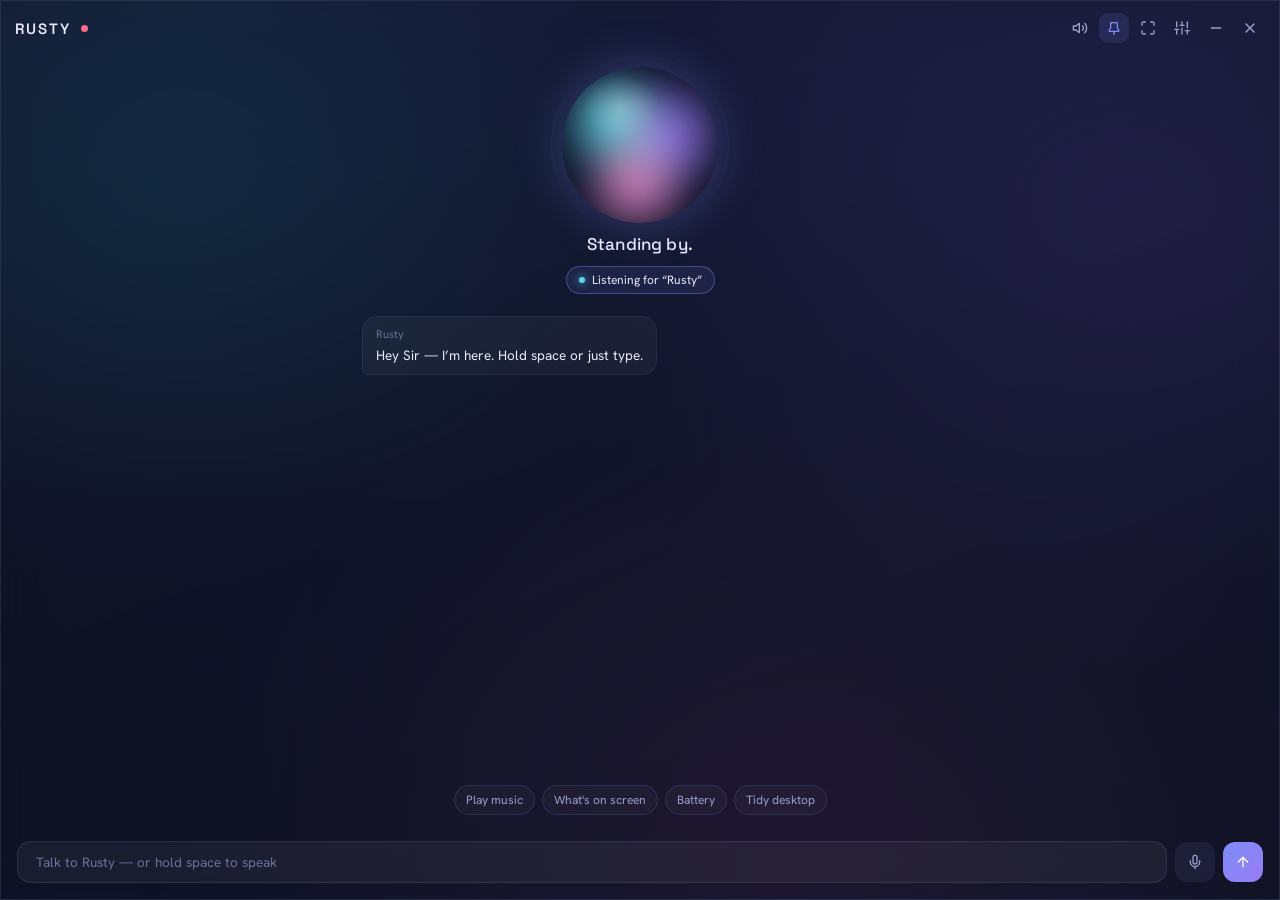
==== commit 6da0be25: "feat: FRIDAY 2.0 — faster, warmer, more capable Rusty assistant Major upgrade across the brain, voic" ====
--- a/vyra/gui/index.html
+++ b/vyra/gui/index.html
@@ -3,413 +3,147 @@
 <head>
   <meta charset="UTF-8">
   <meta name="viewport" content="width=device-width, initial-scale=1.0">
-  <title>FRIDAY // AI Assistant</title>
+  <title>Rusty</title>
   <link rel="stylesheet" href="style.css">
   <link rel="preconnect" href="https://fonts.googleapis.com">
   <link rel="preconnect" href="https://fonts.gstatic.com" crossorigin>
-  <link href="https://fonts.googleapis.com/css2?family=JetBrains+Mono:wght@400;500;600&family=Plus+Jakarta+Sans:wght@400;500;600;700;800&display=swap" rel="stylesheet">
+  <link href="https://fonts.googleapis.com/css2?family=Space+Grotesk:wght@400;500;600;700&family=Hanken+Grotesk:wght@400;500;600;700&display=swap" rel="stylesheet">
 </head>
-<body class="hud-body pip-mode">
-  <!-- Ambient Atmospheric Light (Anti-slop: subtle, non-intrusive) -->
-  <div class="ambient-glow" aria-hidden="true"></div>
+<body class="pip-mode state-idle">
+  <div class="aurora-bg" aria-hidden="true"></div>
 
-  <!-- HUD Container -->
-  <div class="hud-container">
-    
-    <!-- Top Header: Navigation & Window Controls -->
-    <header class="hud-header">
-      <div class="header-left">
-        <div class="brand-badge">
-          <div class="brand-icon">
-            <svg viewBox="0 0 24 24" fill="none" stroke="currentColor" stroke-width="2">
-              <polygon points="12 2 2 7 12 12 22 7 12 2" stroke-linecap="round" stroke-linejoin="round"/>
-              <polyline points="2 17 12 22 22 17" stroke-linecap="round" stroke-linejoin="round"/>
-              <polyline points="2 12 12 17 22 12" stroke-linecap="round" stroke-linejoin="round"/>
-            </svg>
-          </div>
-          <div class="brand-text">
-            <span class="brand-title">FRIDAY</span>
-            <span class="brand-tag">INTELLIGENCE</span>
-          </div>
-        </div>
-        <div class="status-indicator" title="System Connection Status">
-          <span class="pulse-dot"></span>
-          <span class="status-text" id="statusBadgeText">ONLINE</span>
-        </div>
+  <div class="app">
+    <!-- Title / drag bar -->
+    <header class="bar" id="dragBar">
+      <div class="brand">
+        <span class="wordmark">RUSTY</span>
+        <span class="conn" id="connDot" title="Live link"></span>
       </div>
-
-      <div class="header-center deck-only">
-        <div class="security-level">
-          <span class="sec-label">OPERATOR</span>
-          <span class="sec-val" id="headerUserName">JAY</span>
-          <span class="sec-divider">/</span>
-          <span class="sec-label">CLEARANCE</span>
-          <span class="sec-val">LEVEL 9</span>
-        </div>
-        <button id="wakeToggleBtn" class="hud-wake-btn active" title="Toggle Passive Wake Word ('Hey buddy' / 'FRIDAY')">
-          <span class="wake-dot"></span>
-          <span id="wakeStatusText">WAKE: FRIDAY [ON]</span>
-        </button>
-      </div>
-
-      <div class="header-right">
-        <div class="hud-clock deck-only">
-          <span id="liveTime">00:00:00</span>
-          <span id="liveDate" class="hud-date">OCT 04, 2026</span>
-        </div>
-        
-        <!-- Window Management Controls with Clean Vector Glyphs -->
-        <div class="header-window-ctrls">
-          <button id="pinBtn" class="hud-btn-icon active" title="Always On Top (Pin Float)">
-            <svg viewBox="0 0 24 24" fill="none" stroke="currentColor" stroke-width="2" stroke-linecap="round" stroke-linejoin="round">
-              <line x1="12" y1="17" x2="12" y2="22"></line>
-              <path d="M5 17h14v-2l-2-3V5a1 1 0 0 0-1-1h-8a1 1 0 0 0-1 1v7l-2 3v2z"></path>
-            </svg>
-          </button>
-          <button id="modeToggleBtn" class="hud-btn-icon" title="Toggle PiP Widget / Full Deck">
-            <svg viewBox="0 0 24 24" fill="none" stroke="currentColor" stroke-width="2" stroke-linecap="round" stroke-linejoin="round">
-              <rect x="3" y="3" width="18" height="18" rx="2" ry="2"></rect>
-              <rect x="11" y="11" width="8" height="8" rx="1" ry="1"></rect>
-            </svg>
-          </button>
-          <button id="drawerToggleBtn" class="hud-btn-icon" title="System Diagnostics & Settings">
-            <svg viewBox="0 0 24 24" fill="none" stroke="currentColor" stroke-width="2" stroke-linecap="round" stroke-linejoin="round">
-              <line x1="4" y1="21" x2="4" y2="14"></line>
-              <line x1="4" y1="10" x2="4" y2="3"></line>
-              <line x1="12" y1="21" x2="12" y2="12"></line>
-              <line x1="12" y1="8" x2="12" y2="3"></line>
-              <line x1="20" y1="21" x2="20" y2="16"></line>
-              <line x1="20" y1="12" x2="20" y2="3"></line>
-              <line x1="1" y1="14" x2="7" y2="14"></line>
-              <line x1="9" y1="8" x2="15" y2="8"></line>
-              <line x1="17" y1="16" x2="23" y2="16"></line>
-            </svg>
-          </button>
-          <button id="muteBtn" class="hud-btn-icon" title="Toggle Voice Mute">
-            <svg viewBox="0 0 24 24" fill="none" stroke="currentColor" stroke-width="2" stroke-linecap="round" stroke-linejoin="round">
-              <polygon points="11 5 6 9 2 9 2 15 6 15 11 19 11 5"></polygon>
-              <path d="M15.54 8.46a5 5 0 0 1 0 7.07"></path>
-              <path d="M19.07 4.93a10 10 0 0 1 0 14.14"></path>
-            </svg>
-          </button>
-          <button id="minBtn" class="hud-btn-icon" title="Minimize Window">
-            <svg viewBox="0 0 24 24" fill="none" stroke="currentColor" stroke-width="2" stroke-linecap="round">
-              <line x1="5" y1="12" x2="19" y2="12"></line>
-            </svg>
-          </button>
-          <button id="closeBtn" class="hud-btn-icon close-btn" title="Close Window">
-            <svg viewBox="0 0 24 24" fill="none" stroke="currentColor" stroke-width="2" stroke-linecap="round">
-              <line x1="18" y1="6" x2="6" y2="18"></line>
-              <line x1="6" y1="6" x2="18" y2="18"></line>
-            </svg>
-          </button>
-        </div>
+      <div class="win-ctrls">
+        <button id="muteBtn" class="icon" title="Mute her voice" aria-label="Mute voice"></button>
+        <button id="pinBtn" class="icon on" title="Keep on top" aria-label="Keep on top"></button>
+        <button id="expandBtn" class="icon" title="Expand" aria-label="Expand"></button>
+        <button id="settingsBtn" class="icon" title="Settings" aria-label="Settings"></button>
+        <button id="minBtn" class="icon" title="Minimize" aria-label="Minimize"></button>
+        <button id="closeBtn" class="icon danger" title="Close" aria-label="Close"></button>
       </div>
     </header>
 
-    <!-- Main Dashboard -->
-    <main class="hud-main">
-      
-      <!-- Left Column: Telemetry & Protocols (Deck Mode Only) -->
-      <section class="hud-panel left-panel deck-only">
-        <div class="panel-header">
-          <div class="panel-header-badge">HARDWARE</div>
-          <h3>SYSTEM TELEMETRY</h3>
+    <main class="stage">
+      <!-- Left: vitals (expanded mode) -->
+      <aside class="side vitals deck-only">
+        <h2 class="side-title">Vitals</h2>
+        <div class="meter">
+          <div class="meter-top"><span>Processor</span><span id="cpu" class="num">0%</span></div>
+          <div class="track"><i id="cpuBar"></i></div>
         </div>
+        <div class="meter">
+          <div class="meter-top"><span>Memory</span><span id="ram" class="num">0%</span></div>
+          <div class="track"><i id="ramBar"></i></div>
+          <span class="meter-sub" id="ramSub">0 / 0 GB</span>
+        </div>
+        <div class="meter">
+          <div class="meter-top"><span>Battery</span><span id="battery" class="num">—</span></div>
+          <div class="track"><i id="batteryBar"></i></div>
+          <span class="meter-sub" id="batterySub">AC power</span>
+        </div>
+        <div class="kv"><span>Graphics</span><span id="gpu" class="num">—</span></div>
+        <div class="kv"><span>Mind</span><span id="model" class="num">—</span></div>
 
-        <div class="telemetry-grid">
-          <div class="telemetry-card">
-            <div class="telemetry-label">
-              <span>CPU PROCESSING</span>
-              <span id="cpuVal" class="stat-highlight">0%</span>
-            </div>
-            <div class="progress-bar">
-              <div id="cpuBar" class="progress-fill" style="width: 0%"></div>
-            </div>
-          </div>
+        <div class="chips">
+          <button class="chip" data-cmd="open brave browser">Brave</button>
+          <button class="chip" data-cmd="open youtube">YouTube</button>
+          <button class="chip" data-cmd="list running applications">Running apps</button>
+          <button class="chip" data-cmd="open downloads folder">Downloads</button>
+          <button class="chip" data-cmd="turn volume up">Volume up</button>
+          <button class="chip" data-cmd="play or pause music">Play / pause</button>
+        </div>
+      </aside>
 
-          <div class="telemetry-card">
-            <div class="telemetry-label">
-              <span>SYSTEM MEMORY</span>
-              <span id="ramVal" class="stat-highlight">0%</span>
-            </div>
-            <div class="progress-bar">
-              <div id="ramBar" class="progress-fill" style="width: 0%"></div>
-            </div>
-            <div class="telemetry-sub" id="ramText">0.0 / 0.0 GB</div>
-          </div>
-
-          <div class="telemetry-card">
-            <div class="telemetry-label">
-              <span>GPU ENGINE</span>
-              <span class="badge-emerald">ONLINE</span>
-            </div>
-            <div class="hardware-name" id="gpuName">NVIDIA GeForce RTX 2050</div>
-          </div>
-
-          <div class="telemetry-card">
-            <div class="telemetry-label">
-              <span>NEURAL ENGINE</span>
-              <span class="badge-cyan" id="providerBadge">GOOGLE</span>
-            </div>
-            <div class="hardware-name" id="modelName">gemini-flash-lite-latest</div>
-          </div>
-
-          <div class="telemetry-card" id="batteryCard">
-            <div class="telemetry-label">
-              <span>POWER MATRIX</span>
-              <span id="batteryVal" class="stat-highlight">--%</span>
-            </div>
-            <div class="progress-bar">
-              <div id="batteryBar" class="progress-fill" style="width: 0%"></div>
-            </div>
-            <div class="telemetry-sub" id="batteryStatusText">AC POWER</div>
+      <!-- Center: the orb -->
+      <section class="core">
+        <div class="orb-wrap">
+          <span class="ring" id="orbRing"></span>
+          <div class="orb" id="orb">
+            <span class="blob b1"></span>
+            <span class="blob b2"></span>
+            <span class="blob b3"></span>
+            <span class="shimmer"></span>
+            <span class="cap"></span>
           </div>
         </div>
 
-        <!-- Quick Directive Protocol Launcher -->
-        <div class="panel-sub-header">QUICK PROTOCOLS</div>
-        <div class="protocol-grid">
-          <button class="proto-btn" data-cmd="open Antigravity"><span class="proto-code">01</span><span class="proto-label">ANTIGRAVITY</span></button>
-          <button class="proto-btn" data-cmd="open brave browser"><span class="proto-code">02</span><span class="proto-label">BRAVE</span></button>
-          <button class="proto-btn" data-cmd="close the active browser tab"><span class="proto-code">03</span><span class="proto-label">CLOSE TAB</span></button>
-          <button class="proto-btn" data-cmd="keep the browser window and Antigravity window and rest other close all the windows which are currently running"><span class="proto-code">04</span><span class="proto-label">CLEAN DESKTOP</span></button>
-          <button class="proto-btn" data-cmd="list running applications"><span class="proto-code">05</span><span class="proto-label">RUNNING APPS</span></button>
-          <button class="proto-btn" data-cmd="what is currently open on my screen?"><span class="proto-code">06</span><span class="proto-label">VISION SCAN</span></button>
-          <button class="proto-btn" data-cmd="check battery status"><span class="proto-code">07</span><span class="proto-label">BATTERY</span></button>
-          <button class="proto-btn" data-cmd="what is copied on my clipboard?"><span class="proto-code">08</span><span class="proto-label">CLIPBOARD</span></button>
-          <button class="proto-btn" data-cmd="open Raaga app and play songs"><span class="proto-code">09</span><span class="proto-label">RAAGA MUSIC</span></button>
-          <button class="proto-btn" data-cmd="turn volume up"><span class="proto-code">10</span><span class="proto-label">VOL UP</span></button>
-          <button class="proto-btn" data-cmd="open youtube"><span class="proto-code">11</span><span class="proto-label">YOUTUBE</span></button>
-          <button class="proto-btn" data-cmd="open downloads folder"><span class="proto-code">12</span><span class="proto-label">DOWNLOADS</span></button>
+        <p class="state-line" id="stateLine">Standing by.</p>
+
+        <button id="wakeBtn" class="pill on" title="Toggle listening for your voice">
+          <span class="pill-dot"></span><span id="wakeText">Listening for “Rusty”</span>
+        </button>
+
+        <div class="transcript" id="transcript"></div>
+
+        <div class="chips core-chips">
+          <button class="chip" data-cmd="open Raaga app and play songs">Play music</button>
+          <button class="chip" data-cmd="what is currently open on my screen?">What's on screen</button>
+          <button class="chip" data-cmd="check battery status">Battery</button>
+          <button class="chip" data-cmd="keep the browser window and Antigravity window and close all the other windows which are currently running">Tidy desktop</button>
         </div>
       </section>
 
-      <!-- Center Column: Kinetic Arc Reactor & Conversation Deck (Primary Core) -->
-      <section class="hud-panel center-panel">
-        
-        <!-- Kinetic Arc Reactor Core -->
-        <div class="reactor-wrapper">
-          <!-- Concentric Precision Orbital Rings -->
-          <div class="hud-ring ring-outer"></div>
-          <div class="hud-ring ring-orbit"></div>
-          <div class="hud-ring ring-inner"></div>
-
-          <!-- Central Core Arc Button -->
-          <div id="coreReactor" class="arc-core state-idle" title="Click or Press Space to Transmit Voice">
-            <div class="core-glass-surface"></div>
-            <div class="core-radial-aura"></div>
-            <div class="core-iris">
-              <span id="coreIcon" class="core-icon">⚡</span>
-            </div>
+      <!-- Right: activity + memory (expanded mode) -->
+      <aside class="side info deck-only">
+        <div class="tabs">
+          <button class="tab on" data-tab="activity">Activity</button>
+          <button class="tab" data-tab="memory">Memory</button>
+        </div>
+        <div class="tab-body" id="tabActivity">
+          <div class="log" id="logFeed"></div>
+        </div>
+        <div class="tab-body hidden" id="tabMemory">
+          <div class="mem">
+            <h3>About you</h3>
+            <div id="memProfile" class="mem-list"></div>
           </div>
-
-          <div class="arc-status-box">
-            <div class="status-code" id="reactorState">CORE STATE: STANDBY</div>
-            <div class="status-hint" id="reactorHint">[SPACE TO SPEAK // SAY "FRIDAY" OR "BUDDY"]</div>
+          <div class="mem">
+            <h3>Saved links</h3>
+            <div id="memLinks" class="mem-list"></div>
+          </div>
+          <div class="mem">
+            <h3>Lately</h3>
+            <p id="memJournal" class="mem-note">Nothing noted yet.</p>
           </div>
         </div>
-
-        <!-- Real-Time Audio Visualizer Waveform -->
-        <div class="visualizer-container">
-          <canvas id="waveformCanvas" width="400" height="42"></canvas>
-        </div>
-
-        <!-- Holographic Communications Stream -->
-        <div class="chat-feed-box" id="chatFeedBox">
-          <div class="chat-feed-header">
-            <div class="chat-feed-meta">
-              <span class="pulse-indicator-small"></span>
-              <span class="chat-feed-tag">COMMUNICATIONS // STREAM</span>
-            </div>
-            <button id="clearChatBtn" class="chat-clear-btn" title="Clear chat stream">CLEAR</button>
-          </div>
-          <div class="chat-messages-stream" id="chatStream">
-            <div class="chat-bubble vyra">
-              <span class="chat-speaker">FRIDAY</span>
-              <span class="chat-text">Standing by, boss. What directive would you like to execute?</span>
-            </div>
-          </div>
-          <span id="liveSpeechText" style="display:none">Standing by, boss. What directive would you like to execute?</span>
-        </div>
-
-        <!-- PiP Mode Quick Action Ribbon -->
-        <div class="pip-quick-ribbon">
-          <button class="pip-chip highlight" data-cmd="open Raaga app and play songs">
-            <svg class="chip-svg" viewBox="0 0 24 24" fill="none" stroke="currentColor" stroke-width="2"><path d="M9 18V5l12-2v13"></path><circle cx="6" cy="18" r="3"></circle><circle cx="18" cy="16" r="3"></circle></svg>
-            <span>RAAGA</span>
-          </button>
-          <button class="pip-chip" data-cmd="open Antigravity">
-            <svg class="chip-svg" viewBox="0 0 24 24" fill="none" stroke="currentColor" stroke-width="2"><path d="M4.5 16.5c-1.5 1.26-2 5-2 5s3.74-.5 5-2c.71-.84.7-2.13-.09-2.91a2.18 2.18 0 0 0-2.91-.09z"></path><path d="m12 15-3-3a22 22 0 0 1 2-3.95A12.88 12.88 0 0 1 22 2c0 2.72-.78 7.5-6 11a22.35 22.35 0 0 1-4 2z"></path></svg>
-            <span>ANTIGRAVITY</span>
-          </button>
-          <button class="pip-chip" data-cmd="what is currently open on my screen?">
-            <svg class="chip-svg" viewBox="0 0 24 24" fill="none" stroke="currentColor" stroke-width="2"><path d="M2 12s3-7 10-7 10 7 10 7-3 7-10 7-10-7-10-7Z"></path><circle cx="12" cy="12" r="3"></circle></svg>
-            <span>VISION</span>
-          </button>
-          <button class="pip-chip" data-cmd="check battery status">
-            <svg class="chip-svg" viewBox="0 0 24 24" fill="none" stroke="currentColor" stroke-width="2"><rect width="16" height="10" x="2" y="7" rx="2" ry="2"></rect><line x1="22" x2="22" y1="11" y2="13"></line></svg>
-            <span>BATTERY</span>
-          </button>
-          <button class="pip-chip" data-cmd="what is copied on my clipboard?">
-            <svg class="chip-svg" viewBox="0 0 24 24" fill="none" stroke="currentColor" stroke-width="2"><rect width="8" height="4" x="8" y="2" rx="1" ry="1"></rect><path d="M16 4h2a2 2 0 0 1 2 2v14a2 2 0 0 1-2 2H6a2 2 0 0 1-2-2V6a2 2 0 0 1 2-2h2"></path></svg>
-            <span>CLIPBOARD</span>
-          </button>
-          <button class="pip-chip" data-cmd="keep the browser window and Antigravity window and rest other close all the windows which are currently running">
-            <svg class="chip-svg" viewBox="0 0 24 24" fill="none" stroke="currentColor" stroke-width="2"><path d="m3 3 18 18"></path><path d="M10.5 5.5A7 7 0 0 1 19 14"></path><path d="M5.5 10.5A7 7 0 0 0 14 19"></path></svg>
-            <span>CLEAN DESK</span>
-          </button>
-          <button class="pip-chip" data-cmd="list running applications">
-            <svg class="chip-svg" viewBox="0 0 24 24" fill="none" stroke="currentColor" stroke-width="2"><rect width="20" height="8" x="2" y="2" rx="2" ry="2"></rect><rect width="20" height="8" x="2" y="14" rx="2" ry="2"></rect><line x1="6" x2="6.01" y1="6" y2="6"></line><line x1="6" x2="6.01" y1="18" y2="18"></line></svg>
-            <span>RUNNING</span>
-          </button>
-          <button class="pip-chip" data-cmd="close the active browser tab">
-            <svg class="chip-svg" viewBox="0 0 24 24" fill="none" stroke="currentColor" stroke-width="2"><path d="m15 9-6 6"></path><path d="m9 9 6 6"></path><circle cx="12" cy="12" r="10"></circle></svg>
-            <span>CLOSE TAB</span>
-          </button>
-          <button class="pip-chip" data-cmd="play or pause music">
-            <svg class="chip-svg" viewBox="0 0 24 24" fill="none" stroke="currentColor" stroke-width="2"><rect x="6" y="4" width="4" height="16"></rect><rect x="14" y="4" width="4" height="16"></rect></svg>
-            <span>PAUSE/PLAY</span>
-          </button>
-          <button class="pip-chip" data-cmd="turn volume up">
-            <svg class="chip-svg" viewBox="0 0 24 24" fill="none" stroke="currentColor" stroke-width="2"><polygon points="11 5 6 9 2 9 2 15 6 15 11 19 11 5"></polygon><line x1="19" y1="9" x2="19" y2="15"></line><line x1="16" y1="12" x2="22" y2="12"></line></svg>
-            <span>VOL +</span>
-          </button>
-          <button class="pip-chip" data-cmd="open brave browser">
-            <svg class="chip-svg" viewBox="0 0 24 24" fill="none" stroke="currentColor" stroke-width="2"><circle cx="12" cy="12" r="10"></circle><line x1="2" y1="12" x2="22" y2="12"></line><path d="M12 2a15.3 15.3 0 0 1 4 10 15.3 15.3 0 0 1-4 10 15.3 15.3 0 0 1-4-10 15.3 15.3 0 0 1 4-10z"></path></svg>
-            <span>BRAVE</span>
-          </button>
-          <button class="pip-chip" data-cmd="open downloads folder">
-            <svg class="chip-svg" viewBox="0 0 24 24" fill="none" stroke="currentColor" stroke-width="2"><path d="M4 20h16a2 2 0 0 0 2-2V8a2 2 0 0 0-2-2h-7.93a2 2 0 0 1-1.66-.9l-.82-1.2A2 2 0 0 0 7.93 3H4a2 2 0 0 0-2 2v13c0 1.1.9 2 2 2Z"></path></svg>
-            <span>DOWNLOADS</span>
-          </button>
-        </div>
-      </section>
-
-      <!-- Right Column: Live Terminal Feed & Memory Vault (Deck Mode Only) -->
-      <section class="hud-panel right-panel deck-only">
-        <div class="panel-tabs">
-          <button id="tabLogsBtn" class="tab-btn active">TERMINAL LOGS</button>
-          <button id="tabMemoryBtn" class="tab-btn">MEMORY VAULT</button>
-        </div>
-
-        <div id="tabLogs" class="tab-content active">
-          <div id="consoleFeed" class="console-feed">
-            <div class="log-entry system"><span class="log-time">[BOOT]</span> FRIDAY Neural OS Core online.</div>
-            <div class="log-entry system"><span class="log-time">[LINK]</span> Bi-directional telemetry established.</div>
-            <div class="log-entry vyra"><span class="log-time">[FRIDAY]</span> Ready for directives, boss.</div>
-          </div>
-        </div>
-
-        <div id="tabMemory" class="tab-content">
-          <div class="memory-vault">
-            <div class="vault-section">
-              <div class="vault-title">USER PROFILE DOSSIER</div>
-              <div id="profileList" class="vault-list"></div>
-            </div>
-            <div class="vault-section">
-              <div class="vault-title">SAVED SATELLITE LINKS</div>
-              <div id="linksList" class="vault-list"></div>
-            </div>
-            <div class="vault-section">
-              <div class="vault-title">RECENT JOURNAL RECORD</div>
-              <div id="journalText" class="vault-text">(No recent journal recorded)</div>
-            </div>
-          </div>
-        </div>
-      </section>
-
+      </aside>
     </main>
 
-    <!-- Slide-Over Drawer for Diagnostics & System Telemetry -->
-    <div id="hudDrawer" class="hud-drawer">
-      <div class="drawer-header">
-        <div class="drawer-title-wrap">
-          <span class="drawer-badge">DIAGNOSTICS</span>
-          <span class="drawer-title">SYSTEM SETTINGS &amp; TELEMETRY</span>
-        </div>
-        <button id="closeDrawerBtn" class="drawer-close-btn" title="Close drawer">
-          <svg viewBox="0 0 24 24" fill="none" stroke="currentColor" stroke-width="2" stroke-linecap="round"><line x1="18" y1="6" x2="6" y2="18"></line><line x1="6" y1="6" x2="18" y2="18"></line></svg>
-        </button>
+    <footer class="composer">
+      <div class="field">
+        <input id="input" type="text" autocomplete="off" placeholder="Talk to Rusty — or hold space to speak">
       </div>
-      
-      <!-- Autostart Control Toggle with Modern Pill Switch -->
-      <div class="drawer-autostart-box">
-        <label class="autostart-toggle-label">
-          <div class="switch-container">
-            <input type="checkbox" id="autostartToggle">
-            <span class="switch-slider"></span>
-          </div>
-          <div class="autostart-meta">
-            <span class="autostart-text">START AUTOMATICALLY ON BOOT</span>
-            <span class="autostart-sub">Launches FRIDAY in corner PiP on Windows login</span>
-          </div>
-        </label>
-      </div>
+      <button id="micBtn" class="icon mic" title="Hold space or click to speak" aria-label="Speak"></button>
+      <button id="sendBtn" class="icon send" title="Send" aria-label="Send"></button>
+    </footer>
+  </div>
 
-      <!-- Drawer Content Tabs -->
-      <div class="panel-tabs drawer-tabs">
-        <button id="drawerLogsTab" class="tab-btn active">EVENT LOGS</button>
-        <button id="drawerStatsTab" class="tab-btn">HARDWARE</button>
-        <button id="drawerMemoryTab" class="tab-btn">MEMORY</button>
-      </div>
-
-      <div id="drawerLogsContent" class="drawer-content active">
-        <div id="drawerConsoleFeed" class="console-feed"></div>
-      </div>
-
-      <div id="drawerStatsContent" class="drawer-content">
-        <div class="drawer-stats-grid">
-          <div class="drawer-stat-row"><span>CPU PROCESSING:</span> <span id="drawerCpuVal" class="stat-highlight">0%</span></div>
-          <div class="drawer-stat-row"><span>MEMORY ALLOCATION:</span> <span id="drawerRamVal" class="stat-highlight">0%</span></div>
-          <div class="drawer-stat-row"><span>BATTERY STATUS:</span> <span id="drawerBatteryVal" class="stat-highlight">--%</span></div>
-          <div class="drawer-stat-row"><span>GPU ACCELERATOR:</span> <span class="stat-highlight">RTX 2050</span></div>
-          <div class="drawer-stat-row"><span>COGNITIVE MODEL:</span> <span id="drawerModelVal" class="stat-highlight">gemini-flash-lite</span></div>
-        </div>
-      </div>
-
-      <div id="drawerMemoryContent" class="drawer-content">
-        <div class="memory-vault">
-          <div class="vault-section">
-            <div class="vault-title">PROFILE DOSSIER</div>
-            <div id="drawerProfileList" class="vault-list"></div>
-          </div>
-        </div>
-      </div>
+  <div class="sheet-backdrop" id="sheetBackdrop"></div>
+  <aside class="sheet" id="settingsSheet" aria-hidden="true">
+    <div class="sheet-head">
+      <h2>Settings</h2>
+      <button id="sheetClose" class="icon" title="Close" aria-label="Close settings"></button>
     </div>
-
-    <!-- Bottom Command Bar -->
-    <footer class="hud-footer">
-      <div class="input-container">
-        <span class="prompt-symbol">
-          <svg viewBox="0 0 24 24" fill="none" stroke="currentColor" stroke-width="2.5" stroke-linecap="round" stroke-linejoin="round">
-            <polyline points="9 18 15 12 9 6"></polyline>
-          </svg>
-        </span>
-        <input type="text" id="commandInput" placeholder="Ask FRIDAY or type directive... (Space to speak)" autocomplete="off">
-        <button id="micToggleBtn" class="hud-btn mic-btn" title="Push To Talk (Hold Space or Click)">
-          <svg viewBox="0 0 24 24" fill="none" stroke="currentColor" stroke-width="2" stroke-linecap="round" stroke-linejoin="round">
-            <path d="M12 2a3 3 0 0 0-3 3v7a3 3 0 0 0 6 0V5a3 3 0 0 0-3-3Z"></path>
-            <path d="M19 10v2a7 7 0 0 1-14 0v-2"></path>
-            <line x1="12" y1="19" x2="12" y2="22"></line>
-          </svg>
-          <span class="mic-label">MIC</span>
-        </button>
-        <button id="sendBtn" class="hud-btn send-btn" title="Execute directive">
-          <svg viewBox="0 0 24 24" fill="none" stroke="currentColor" stroke-width="2" stroke-linecap="round" stroke-linejoin="round">
-            <line x1="22" y1="2" x2="11" y2="13"></line>
-            <polygon points="22 2 15 22 11 13 2 9 22 2"></polygon>
-          </svg>
-        </button>
-      </div>
-      <div class="footer-meta deck-only">
-        <span class="meta-tag">ENCRYPTION: 256-BIT LOCAL</span>
-        <span class="meta-tag">LATENCY: <span id="pingVal">8ms</span></span>
-        <span class="meta-tag">RUNTIME: ATTENTIVE CONTINUOUS</span>
-      </div>
-    </footer>
-
-  </div>
+    <label class="toggle-row">
+      <span class="toggle-copy">
+        <strong>Start with Windows</strong>
+        <em>Opens Rusty in the corner when you log in</em>
+      </span>
+      <span class="switch"><input type="checkbox" id="autostart"><i></i></span>
+    </label>
+    <div class="sheet-info">
+      <div class="kv"><span>Mind</span><span id="sheetModel" class="num">—</span></div>
+      <div class="kv"><span>Provider</span><span id="sheetProvider" class="num">—</span></div>
+      <div class="kv"><span>Latency</span><span id="ping" class="num">—</span></div>
+      <div class="kv"><span>Clock</span><span id="clock" class="num">—</span></div>
+    </div>
+  </aside>
 
   <script src="app.js"></script>
 </body>
--- a/vyra/gui/style.css
+++ b/vyra/gui/style.css
@@ -1,1412 +1,307 @@
-/* ========================================================
-   FRIDAY AI // CYBER-MINIMALIST AESTHETIC STYLESHEET
-   Guided by: Taste-Skill / Anti-Slop / Minimalist UI Architecture
-   Palette: Obsidian Dark + Restrained Cyan / Emerald / Amber
-   Typography: Plus Jakarta Sans + JetBrains Mono
-   ======================================================== */
+/* FRIDAY — Aurora Glass
+   A calm, frosted-glass companion. Deep indigo base, a living aurora orb. */
 
 :root {
-  /* Surface & Canvas System */
-  --bg-canvas: #07090e;
-  --bg-surface: rgba(13, 19, 29, 0.75);
-  --bg-surface-elevated: rgba(18, 26, 40, 0.85);
-  --bg-surface-hover: rgba(26, 36, 56, 0.85);
-  --bg-surface-inset: rgba(4, 7, 12, 0.6);
-
-  /* Hairline Borders & Inner Highlights */
-  --border-subtle: rgba(255, 255, 255, 0.08);
-  --border-medium: rgba(255, 255, 255, 0.14);
-  --border-accent: rgba(0, 240, 255, 0.35);
-  --border-accent-glow: rgba(0, 240, 255, 0.55);
-  --border-highlight: inset 0 1px 0 rgba(255, 255, 255, 0.08);
-
-  /* Luminescent Accents (Restrained, No AI-Purplish Mud) */
-  --cyan-core: #00f0ff;
-  --cyan-glow: rgba(0, 240, 255, 0.35);
-  --cyan-subtle: rgba(0, 240, 255, 0.08);
-
-  --emerald-live: #10b981;
-  --emerald-glow: rgba(16, 185, 129, 0.35);
-  --emerald-subtle: rgba(16, 185, 129, 0.08);
-
-  --amber-alert: #f59e0b;
-  --amber-glow: rgba(245, 158, 11, 0.35);
-  --amber-subtle: rgba(245, 158, 11, 0.08);
-
-  --violet-neural: #8b5cf6;
-  --violet-glow: rgba(139, 92, 246, 0.35);
-
-  --crimson-warn: #f43f5e;
-  --crimson-glow: rgba(244, 63, 94, 0.35);
-
-  /* Typography Colors */
-  --text-primary: #f8fafc;
-  --text-secondary: #94a3b8;
-  --text-muted: #64748b;
-  --text-cyan: #38bdf8;
-
-  /* Typography Families */
-  --font-sans: 'Plus Jakarta Sans', -apple-system, BlinkMacSystemFont, sans-serif;
-  --font-mono: 'JetBrains Mono', monospace;
-
-  /* Motion Physics (Custom Spring Beziers) */
-  --ease-spring: cubic-bezier(0.16, 1, 0.3, 1);
-  --ease-snappy: cubic-bezier(0.32, 0.72, 0, 1);
-}
-
-/* Base Reset & Foundations */
-*, *::before, *::after {
-  box-sizing: border-box;
+  --bg-0: #070812;
+  --bg-1: #0c0f1e;
+  --glass: rgba(26, 30, 54, 0.55);
+  --glass-2: rgba(18, 22, 42, 0.66);
+  --stroke: rgba(150, 170, 255, 0.14);
+  --stroke-soft: rgba(150, 170, 255, 0.07);
+  --text: #e9ebff;
+  --muted: #9aa0cc;
+  --faint: #6b7099;
+  --accent: #7c8cf8;
+  --cyan: #5ad8e6;
+  --violet: #9a7bf5;
+  --pink: #e487c4;
+  --green: #6ee7b7;
+  --warn: #f6a96b;
+  --danger: #ff6b8b;
+  --radius: 22px;
+  --radius-sm: 13px;
+  --font-display: 'Space Grotesk', system-ui, sans-serif;
+  --font-body: 'Hanken Grotesk', system-ui, sans-serif;
+}
+
+* { margin: 0; padding: 0; box-sizing: border-box; }
+
+html, body { height: 100%; }
+
+body {
+  font-family: var(--font-body);
+  color: var(--text);
+  background: radial-gradient(130% 100% at 50% -10%, #141734 0%, var(--bg-1) 46%, var(--bg-0) 100%);
+  overflow: hidden;
+  -webkit-font-smoothing: antialiased;
+  user-select: none;
+}
+
+/* Drifting aurora behind the glass */
+.aurora-bg {
+  position: fixed; inset: -20%;
+  z-index: 0; pointer-events: none;
+  background:
+    radial-gradient(38% 42% at 24% 28%, rgba(90, 216, 230, 0.22), transparent 70%),
+    radial-gradient(44% 48% at 78% 32%, rgba(154, 123, 245, 0.26), transparent 72%),
+    radial-gradient(50% 52% at 60% 82%, rgba(228, 135, 196, 0.16), transparent 74%);
+  filter: blur(42px) saturate(120%);
+  animation: drift 26s ease-in-out infinite alternate;
+}
+@keyframes drift {
+  0%   { transform: translate3d(-2%, -1%, 0) scale(1); }
+  50%  { transform: translate3d(3%, 2%, 0) scale(1.08); }
+  100% { transform: translate3d(-1%, 3%, 0) scale(1.03); }
+}
+
+/* Glass shell */
+.app {
+  position: relative;
+  z-index: 1;
+  height: 100vh;
   margin: 0;
-  padding: 0;
-  user-select: none;
-  -webkit-font-smoothing: antialiased;
-}
-
-html, body {
-  width: 100%;
-  height: 100%;
-  overflow: hidden;
-  background-color: var(--bg-canvas);
-  color: var(--text-primary);
-  font-family: var(--font-sans);
-  font-size: 13px;
-  line-height: 1.5;
-}
-
-/* Ambient Subtle Lighting (No ugly scanlines or noisy grids) */
-.ambient-glow {
-  position: fixed;
-  inset: 0;
-  background: 
-    radial-gradient(circle at 50% 18%, rgba(0, 240, 255, 0.04) 0%, transparent 60%),
-    radial-gradient(circle at 85% 85%, rgba(16, 185, 129, 0.02) 0%, transparent 50%);
-  pointer-events: none;
-  z-index: 1;
-}
-
-/* Primary Container */
-.hud-container {
-  position: relative;
-  z-index: 2;
   display: flex;
   flex-direction: column;
-  height: 100vh;
-  padding: 12px;
-  gap: 10px;
-}
-
-/* ========================================================
-   TOP HEADER NAVIGATION & WINDOW CONTROLS
-   ======================================================== */
-.hud-header {
-  display: flex;
-  justify-content: space-between;
-  align-items: center;
-  padding: 8px 14px;
-  background: var(--bg-surface);
-  border: 1px solid var(--border-subtle);
-  border-radius: 10px;
-  box-shadow: var(--border-highlight), 0 4px 16px rgba(0, 0, 0, 0.35);
-  backdrop-filter: blur(20px);
-  -webkit-backdrop-filter: blur(20px);
-  flex-shrink: 0;
-}
-
-.header-left, .header-right {
-  display: flex;
-  align-items: center;
-  gap: 12px;
-}
-
-/* Brand Badge */
-.brand-badge {
-  display: flex;
-  align-items: center;
-  gap: 8px;
-}
-.brand-icon {
-  width: 24px;
-  height: 24px;
-  display: flex;
-  align-items: center;
-  justify-content: center;
-  color: var(--cyan-core);
-  filter: drop-shadow(0 0 6px var(--cyan-glow));
-}
-.brand-icon svg {
-  width: 18px;
-  height: 18px;
-}
-.brand-text {
-  display: flex;
-  flex-direction: column;
-  line-height: 1.1;
-}
-.brand-title {
-  font-family: var(--font-sans);
-  font-size: 15px;
-  font-weight: 800;
-  letter-spacing: -0.02em;
-  color: var(--text-primary);
-}
-.brand-tag {
-  font-family: var(--font-mono);
-  font-size: 8.5px;
-  font-weight: 500;
-  letter-spacing: 0.12em;
-  color: var(--text-muted);
-}
-
-/* Status Indicator */
-.status-indicator {
-  display: flex;
-  align-items: center;
-  gap: 6px;
-  padding: 3px 9px;
-  background: var(--emerald-subtle);
-  border: 1px solid rgba(16, 185, 129, 0.25);
-  border-radius: 9999px;
-}
-.pulse-dot {
-  width: 6px;
-  height: 6px;
-  background: var(--emerald-live);
-  border-radius: 50%;
-  box-shadow: 0 0 6px var(--emerald-glow);
-  animation: pulseDot 2s var(--ease-spring) infinite;
-}
-.status-text {
-  font-family: var(--font-mono);
-  font-size: 10px;
-  font-weight: 600;
-  letter-spacing: 0.05em;
-  color: var(--emerald-live);
-}
-
-/* Center Clearance & Wake Word (Deck Mode) */
-.header-center {
-  display: flex;
-  align-items: center;
-  gap: 16px;
-}
-.security-level {
-  display: flex;
-  align-items: center;
-  gap: 6px;
-  font-family: var(--font-mono);
-  font-size: 11px;
-  color: var(--text-muted);
-}
-.sec-label { color: var(--text-muted); }
-.sec-val { color: var(--cyan-core); font-weight: 600; }
-.sec-divider { color: var(--border-medium); }
-
-/* Wake Word Toggle */
-.hud-wake-btn {
-  display: inline-flex;
-  align-items: center;
-  gap: 7px;
-  padding: 4px 11px;
-  background: var(--cyan-subtle);
-  border: 1px solid var(--border-accent);
-  border-radius: 9999px;
-  color: var(--cyan-core);
-  font-family: var(--font-mono);
-  font-size: 10.5px;
-  font-weight: 500;
+  background: linear-gradient(160deg, var(--glass), var(--glass-2));
+  backdrop-filter: blur(26px) saturate(140%);
+  -webkit-backdrop-filter: blur(26px) saturate(140%);
+  border: 1px solid var(--stroke);
+  overflow: hidden;
+}
+
+/* Title / drag bar */
+.bar {
+  display: flex; align-items: center; justify-content: space-between;
+  padding: 12px 14px 10px;
+  flex: 0 0 auto;
+}
+.brand { display: flex; align-items: center; gap: 9px; }
+.wordmark {
+  font-family: var(--font-display);
+  font-weight: 600; font-size: 15px; letter-spacing: 0.14em;
+  color: var(--text);
+}
+.conn {
+  width: 7px; height: 7px; border-radius: 50%;
+  background: var(--green);
+  box-shadow: 0 0 0 0 rgba(110, 231, 183, 0.5);
+  animation: live 2.4s ease-out infinite;
+}
+.conn.down { background: var(--danger); animation: none; }
+@keyframes live {
+  0% { box-shadow: 0 0 0 0 rgba(110, 231, 183, 0.45); }
+  70%, 100% { box-shadow: 0 0 0 7px rgba(110, 231, 183, 0); }
+}
+
+.win-ctrls { display: flex; align-items: center; gap: 4px; }
+
+/* Icon buttons */
+.icon {
+  display: grid; place-items: center;
+  width: 30px; height: 30px;
+  border: 1px solid transparent;
+  border-radius: 9px;
+  background: transparent;
+  color: var(--muted);
   cursor: pointer;
-  transition: all 0.2s var(--ease-spring);
-}
-.hud-wake-btn:hover {
-  background: rgba(0, 240, 255, 0.15);
-  border-color: var(--cyan-core);
-  box-shadow: 0 0 10px var(--cyan-glow);
-}
-.hud-wake-btn.active .wake-dot {
-  width: 6px;
-  height: 6px;
-  background: var(--emerald-live);
-  border-radius: 50%;
-  box-shadow: 0 0 6px var(--emerald-glow);
-  animation: pulseDot 2s var(--ease-spring) infinite;
-}
-.hud-wake-btn:not(.active) {
-  opacity: 0.5;
-  border-color: var(--border-subtle);
-  color: var(--text-muted);
-  background: transparent;
-}
-.hud-wake-btn:not(.active) .wake-dot {
-  width: 6px;
-  height: 6px;
-  background: var(--text-muted);
-  border-radius: 50%;
-}
-
-/* Header Live Clock */
-.hud-clock {
-  display: flex;
-  align-items: baseline;
-  gap: 6px;
-  font-family: var(--font-mono);
-  font-size: 13px;
-  color: var(--cyan-core);
-}
-.hud-date {
-  font-size: 10px;
-  color: var(--text-muted);
-}
-
-/* Window Control Buttons (Crisp Vectors) */
-.header-window-ctrls {
-  display: flex;
-  align-items: center;
-  gap: 4px;
-}
-.hud-btn-icon {
-  width: 28px;
-  height: 28px;
-  display: inline-flex;
-  align-items: center;
-  justify-content: center;
-  background: rgba(255, 255, 255, 0.03);
-  border: 1px solid var(--border-subtle);
-  border-radius: 6px;
-  color: var(--text-secondary);
-  cursor: pointer;
-  transition: all 0.15s var(--ease-spring);
-}
-.hud-btn-icon svg {
-  width: 14px;
-  height: 14px;
-}
-.hud-btn-icon:hover {
-  background: rgba(255, 255, 255, 0.08);
-  border-color: var(--border-medium);
-  color: var(--text-primary);
-  transform: translateY(-1px);
-}
-.hud-btn-icon:active {
-  transform: scale(0.95);
-}
-.hud-btn-icon.active {
-  color: var(--cyan-core);
-  border-color: var(--border-accent);
-  background: var(--cyan-subtle);
-}
-.hud-btn-icon.close-btn:hover {
-  background: rgba(244, 63, 94, 0.2);
-  border-color: var(--crimson-warn);
-  color: var(--crimson-warn);
-}
-
-/* ========================================================
-   MAIN DASHBOARD GRID LAYOUT
-   ======================================================== */
-.hud-main {
-  flex: 1;
-  display: grid;
-  grid-template-columns: 300px 1fr 320px;
-  gap: 10px;
-  min-height: 0;
-}
-
-/* Double-Bezel Card Foundation */
-.hud-panel {
-  background: var(--bg-surface);
-  border: 1px solid var(--border-subtle);
-  border-radius: 12px;
-  box-shadow: var(--border-highlight), 0 8px 24px rgba(0, 0, 0, 0.4);
-  backdrop-filter: blur(18px);
-  -webkit-backdrop-filter: blur(18px);
-  display: flex;
-  flex-direction: column;
-  overflow: hidden;
-  position: relative;
-}
-
-.panel-header {
-  padding: 12px 14px 10px;
-  border-bottom: 1px solid var(--border-subtle);
-  display: flex;
-  flex-direction: column;
-  gap: 2px;
-}
-.panel-header-badge {
-  font-family: var(--font-mono);
-  font-size: 9.5px;
-  font-weight: 600;
-  letter-spacing: 0.1em;
-  color: var(--text-muted);
-}
-.panel-header h3 {
-  font-size: 12.5px;
-  font-weight: 700;
-  letter-spacing: -0.01em;
-  color: var(--text-primary);
-}
-
-/* ========================================================
-   LEFT PANEL: HARDWARE TELEMETRY & PROTOCOLS
-   ======================================================== */
-.left-panel {
-  padding: 12px;
-  gap: 12px;
-  overflow-y: auto;
-}
-.telemetry-grid {
-  display: flex;
-  flex-direction: column;
-  gap: 8px;
-}
-.telemetry-card {
-  background: var(--bg-surface-inset);
-  border: 1px solid var(--border-subtle);
-  border-radius: 8px;
-  padding: 9px 11px;
-  display: flex;
-  flex-direction: column;
-  gap: 5px;
-  transition: border-color 0.2s var(--ease-spring);
-}
-.telemetry-card:hover {
-  border-color: var(--border-medium);
-}
-.telemetry-label {
-  display: flex;
-  justify-content: space-between;
-  align-items: center;
-  font-family: var(--font-mono);
-  font-size: 10px;
-  color: var(--text-secondary);
-}
-.stat-highlight {
-  font-family: var(--font-mono);
-  font-weight: 600;
-  color: var(--cyan-core);
-}
-.progress-bar {
-  height: 4px;
-  background: rgba(255, 255, 255, 0.05);
-  border-radius: 9999px;
-  overflow: hidden;
-}
-.progress-fill {
-  height: 100%;
-  background: linear-gradient(90deg, #0284c7, var(--cyan-core));
-  border-radius: 9999px;
-  transition: width 0.4s var(--ease-spring);
-}
-.telemetry-sub {
-  font-family: var(--font-mono);
-  font-size: 9.5px;
-  color: var(--text-muted);
-  text-align: right;
-}
-.hardware-name {
-  font-family: var(--font-mono);
-  font-size: 11px;
-  font-weight: 500;
-  color: var(--text-primary);
-  white-space: nowrap;
-  overflow: hidden;
-  text-overflow: ellipsis;
-}
-.badge-emerald { color: var(--emerald-live); font-size: 10px; font-weight: 600; }
-.badge-cyan { color: var(--cyan-core); font-size: 10px; font-weight: 600; }
-
-.panel-sub-header {
-  font-family: var(--font-mono);
-  font-size: 9.5px;
-  font-weight: 600;
-  letter-spacing: 0.1em;
-  color: var(--text-muted);
-  margin-top: 6px;
-}
-
-/* Protocols Grid */
-.protocol-grid {
-  display: grid;
-  grid-template-columns: 1fr 1fr;
-  gap: 5px;
-}
-.proto-btn {
-  background: var(--bg-surface-inset);
-  border: 1px solid var(--border-subtle);
-  border-radius: 6px;
-  color: var(--text-secondary);
-  padding: 6px 8px;
-  display: flex;
-  align-items: center;
-  gap: 6px;
-  cursor: pointer;
-  transition: all 0.15s var(--ease-spring);
-  text-align: left;
-}
-.proto-btn:hover {
-  background: var(--bg-surface-hover);
-  border-color: var(--border-accent);
-  color: var(--text-primary);
-  transform: translateY(-1px);
-}
-.proto-btn:active {
-  transform: scale(0.97);
-}
-.proto-code {
-  font-family: var(--font-mono);
-  font-size: 9.5px;
-  font-weight: 600;
-  color: var(--cyan-core);
-}
-.proto-label {
-  font-family: var(--font-sans);
-  font-size: 10px;
-  font-weight: 600;
-  letter-spacing: 0.02em;
-  white-space: nowrap;
-  overflow: hidden;
-  text-overflow: ellipsis;
-}
-
-/* ========================================================
-   CENTER PANEL: KINETIC ARC REACTOR & COMMUNICATIONS DECK
-   ======================================================== */
-.center-panel {
-  display: flex;
-  flex-direction: column;
-  align-items: center;
-  justify-content: space-between;
-  padding: 14px 18px;
-  position: relative;
-  overflow: hidden;
-}
-
-/* Reactor Concentric Assembly */
-.reactor-wrapper {
-  position: relative;
-  width: 250px;
-  height: 250px;
-  display: flex;
-  align-items: center;
-  justify-content: center;
-  flex-shrink: 0;
-  margin-top: 4px;
-}
-
-/* Precision Orbital Rings */
-.hud-ring {
-  position: absolute;
-  border-radius: 50%;
-  pointer-events: none;
-}
-.ring-outer {
-  width: 240px;
-  height: 240px;
-  border: 1px dashed rgba(255, 255, 255, 0.12);
-  animation: rotateClockwise 36s linear infinite;
-}
-.ring-orbit {
-  width: 200px;
-  height: 200px;
-  border: 1px solid rgba(0, 240, 255, 0.2);
-  border-top: 2px solid var(--cyan-core);
-  border-bottom: 2px solid var(--cyan-core);
-  animation: rotateCounter 20s linear infinite;
-}
-.ring-inner {
-  width: 160px;
-  height: 160px;
-  border: 1px dotted rgba(255, 255, 255, 0.15);
-  animation: rotateClockwise 12s linear infinite;
-}
-
-/* Minimalist Kinetic Arc Core Button */
-.arc-core {
-  position: relative;
-  width: 110px;
-  height: 110px;
-  border-radius: 50%;
-  background: radial-gradient(circle, rgba(14, 25, 40, 0.95) 0%, rgba(6, 10, 16, 0.98) 100%);
-  border: 1.5px solid var(--cyan-core);
-  box-shadow: 
-    0 0 25px var(--cyan-glow),
-    inset 0 0 20px rgba(0, 240, 255, 0.15),
-    var(--border-highlight);
-  display: flex;
-  align-items: center;
-  justify-content: center;
-  cursor: pointer;
-  transition: all 0.3s var(--ease-spring);
-  z-index: 5;
-}
-.arc-core:hover {
-  transform: scale(1.05);
-  box-shadow: 
-    0 0 35px var(--cyan-core),
-    inset 0 0 25px rgba(0, 240, 255, 0.25);
-}
-.arc-core:active {
-  transform: scale(0.96);
-}
-
-.core-glass-surface {
-  position: absolute;
-  inset: 0;
-  border-radius: 50%;
-  background: linear-gradient(135deg, rgba(255, 255, 255, 0.1) 0%, transparent 60%);
-  pointer-events: none;
-}
-.core-radial-aura {
-  position: absolute;
-  inset: -12px;
-  border-radius: 50%;
-  background: radial-gradient(circle, rgba(0, 240, 255, 0.12) 0%, transparent 70%);
-  pointer-events: none;
-  animation: pulseAura 3s var(--ease-spring) infinite;
-}
-
-.core-iris {
-  position: relative;
-  display: flex;
-  align-items: center;
-  justify-content: center;
-}
-.core-icon {
-  font-size: 26px;
-  color: var(--cyan-core);
-  filter: drop-shadow(0 0 10px var(--cyan-glow));
-  transition: transform 0.2s var(--ease-spring);
-}
-
-/* Reactor States */
-.arc-core.state-listening {
-  border-color: var(--amber-alert);
-  box-shadow: 0 0 30px var(--amber-glow), inset 0 0 20px rgba(245, 158, 11, 0.2);
-  animation: pulseListening 1.2s var(--ease-spring) infinite alternate;
-}
-.arc-core.state-listening .core-icon { color: var(--amber-alert); filter: drop-shadow(0 0 12px var(--amber-glow)); }
-
-.arc-core.state-thinking {
-  border-color: var(--violet-neural);
-  box-shadow: 0 0 30px var(--violet-glow), inset 0 0 20px rgba(139, 92, 246, 0.2);
-  animation: pulseThinking 1s linear infinite;
-}
-.arc-core.state-thinking .core-icon { color: var(--violet-neural); }
-
-.arc-core.state-speaking {
-  border-color: var(--emerald-live);
-  box-shadow: 0 0 35px var(--emerald-glow), inset 0 0 25px rgba(16, 185, 129, 0.2);
-  animation: pulseSpeaking 0.6s var(--ease-spring) infinite alternate;
-}
-.arc-core.state-speaking .core-icon { color: var(--emerald-live); }
-
-/* Reactor Status Readout */
-.arc-status-box {
-  position: absolute;
-  bottom: -28px;
-  text-align: center;
-  display: flex;
-  flex-direction: column;
-  gap: 2px;
-}
-.status-code {
-  font-family: var(--font-mono);
-  font-size: 11px;
-  font-weight: 600;
-  letter-spacing: 0.1em;
-  color: var(--cyan-core);
-}
-.status-hint {
-  font-family: var(--font-mono);
-  font-size: 9.5px;
-  color: var(--text-muted);
-}
-
-/* Real-Time Audio Waveform Canvas */
-.visualizer-container {
-  width: 100%;
-  max-width: 480px;
-  height: 48px;
-  background: var(--bg-surface-inset);
-  border: 1px solid var(--border-subtle);
-  border-radius: 8px;
-  overflow: hidden;
-  margin-top: 14px;
-  display: flex;
-  align-items: center;
-  justify-content: center;
-}
-#waveformCanvas {
-  width: 100%;
-  height: 100%;
-  display: block;
-}
-
-/* Holographic Communications & Chat Feed */
-.chat-feed-box {
-  width: 100%;
-  max-width: 480px;
-  background: var(--bg-surface-inset);
-  border: 1px solid var(--border-subtle);
-  border-radius: 10px;
-  display: flex;
-  flex-direction: column;
-  margin-top: 10px;
-  flex: 1;
-  min-height: 110px;
-  max-height: 200px;
-  overflow: hidden;
-  box-shadow: var(--border-highlight);
-}
-.chat-feed-header {
-  display: flex;
-  justify-content: space-between;
-  align-items: center;
-  padding: 6px 12px;
-  background: rgba(255, 255, 255, 0.02);
-  border-bottom: 1px solid var(--border-subtle);
-}
-.chat-feed-meta {
-  display: flex;
-  align-items: center;
-  gap: 6px;
-}
-.pulse-indicator-small {
-  width: 5px;
-  height: 5px;
-  background: var(--cyan-core);
-  border-radius: 50%;
-  box-shadow: 0 0 6px var(--cyan-glow);
-}
-.chat-feed-tag {
-  font-family: var(--font-mono);
-  font-size: 9px;
-  font-weight: 600;
-  letter-spacing: 0.1em;
-  color: var(--text-muted);
-}
-.chat-clear-btn {
-  background: transparent;
-  border: 1px solid var(--border-subtle);
-  color: var(--text-muted);
-  font-family: var(--font-mono);
-  font-size: 9px;
-  padding: 2px 7px;
-  border-radius: 4px;
-  cursor: pointer;
-  transition: all 0.15s var(--ease-spring);
-}
-.chat-clear-btn:hover {
-  background: rgba(244, 63, 94, 0.15);
-  border-color: var(--crimson-warn);
-  color: var(--crimson-warn);
-}
-
-.chat-messages-stream {
-  flex: 1;
-  display: flex;
-  flex-direction: column;
-  gap: 7px;
-  padding: 8px 12px;
-  overflow-y: auto;
-  scroll-behavior: smooth;
-}
-.chat-bubble {
-  display: flex;
-  flex-direction: column;
-  gap: 3px;
-  padding: 7px 11px;
-  border-radius: 8px;
-  font-size: 12.5px;
-  line-height: 1.45;
-  animation: fadeInBubble 0.25s var(--ease-spring);
-}
-.chat-bubble .chat-speaker {
-  font-family: var(--font-mono);
-  font-size: 9px;
-  font-weight: 600;
-  letter-spacing: 0.08em;
-}
-.chat-bubble .chat-text {
-  font-family: var(--font-sans);
-  font-size: 12.5px;
-  word-break: break-word;
-}
-
-/* User Message */
-.chat-bubble.user {
-  background: var(--amber-subtle);
-  border: 1px solid rgba(245, 158, 11, 0.25);
-  border-left: 3px solid var(--amber-alert);
-  align-self: flex-end;
-  max-width: 88%;
-  color: #fff;
-}
-.chat-bubble.user .chat-speaker {
-  color: var(--amber-alert);
-  text-align: right;
-}
-
-/* FRIDAY Message */
-.chat-bubble.vyra {
-  background: rgba(16, 185, 129, 0.06);
-  border: 1px solid rgba(16, 185, 129, 0.25);
-  border-left: 3px solid var(--emerald-live);
-  align-self: flex-start;
-  max-width: 90%;
-  color: var(--text-primary);
-}
-.chat-bubble.vyra .chat-speaker {
-  color: var(--emerald-live);
-}
-
-/* Directive / Tool Execution Message */
-.chat-bubble.tool {
-  background: rgba(139, 92, 246, 0.06);
-  border: 1px solid rgba(139, 92, 246, 0.25);
-  border-left: 3px solid var(--violet-neural);
-  align-self: center;
-  width: 94%;
-  font-size: 11px;
-  color: #ddd6fe;
-}
-.chat-bubble.tool .chat-speaker {
-  color: var(--violet-neural);
-}
-
-/* PiP Mode Quick Ribbon */
-.pip-quick-ribbon {
-  display: none;
-  grid-template-columns: repeat(3, 1fr);
-  gap: 5px;
-  width: 100%;
-  max-width: 480px;
-  margin-top: 6px;
-}
-.pip-chip {
-  background: var(--bg-surface-inset);
-  border: 1px solid var(--border-subtle);
-  color: var(--text-secondary);
-  font-family: var(--font-sans);
-  font-size: 9.5px;
-  font-weight: 600;
-  padding: 6px 8px;
-  border-radius: 6px;
-  cursor: pointer;
-  display: flex;
-  align-items: center;
-  justify-content: center;
-  gap: 5px;
-  transition: all 0.15s var(--ease-spring);
-  letter-spacing: 0.02em;
-  white-space: nowrap;
-  overflow: hidden;
-  text-overflow: ellipsis;
-}
-.pip-chip .chip-svg {
-  width: 12px;
-  height: 12px;
-  flex-shrink: 0;
-  stroke: currentColor;
-}
-.pip-chip:hover {
-  background: var(--bg-surface-hover);
-  border-color: var(--border-accent);
-  color: var(--cyan-core);
-  transform: translateY(-1px);
-}
-.pip-chip:active {
-  transform: scale(0.96);
-}
-.pip-chip.highlight {
-  border-color: rgba(0, 240, 255, 0.35);
-  color: var(--cyan-core);
-  background: rgba(0, 240, 255, 0.05);
-}
-
-/* ========================================================
-   RIGHT PANEL: CONSOLE FEED & MEMORY VAULT
-   ======================================================== */
-.right-panel {
-  padding: 12px;
-}
-.panel-tabs {
-  display: flex;
-  gap: 4px;
-  border-bottom: 1px solid var(--border-subtle);
-  padding-bottom: 8px;
-}
-.tab-btn {
-  flex: 1;
-  background: transparent;
-  border: 1px solid transparent;
-  color: var(--text-muted);
-  font-family: var(--font-mono);
-  font-size: 10px;
-  font-weight: 600;
-  padding: 5px 8px;
-  cursor: pointer;
-  border-radius: 6px;
-  transition: all 0.15s var(--ease-spring);
-}
-.tab-btn:hover {
-  color: var(--text-primary);
-  background: rgba(255, 255, 255, 0.03);
-}
-.tab-btn.active {
-  background: var(--bg-surface-inset);
-  color: var(--cyan-core);
-  border-color: var(--border-subtle);
-}
-
-.tab-content {
-  display: none;
-  flex: 1;
-  overflow-y: auto;
-  margin-top: 10px;
-}
-.tab-content.active {
-  display: flex;
-  flex-direction: column;
-}
-
-.console-feed {
-  flex: 1;
-  display: flex;
-  flex-direction: column;
-  gap: 5px;
-  overflow-y: auto;
-  font-family: var(--font-mono);
-  font-size: 11px;
-  padding-right: 2px;
-}
-.log-entry {
-  padding: 4px 8px;
-  border-left: 2px solid var(--cyan-core);
-  background: rgba(255, 255, 255, 0.015);
-  border-radius: 0 4px 4px 0;
-  line-height: 1.4;
-}
-.log-entry.system { border-color: var(--cyan-core); color: var(--text-secondary); }
-.log-entry.user { border-color: var(--amber-alert); color: #fff; background: var(--amber-subtle); }
-.log-entry.vyra { border-color: var(--emerald-live); color: var(--cyan-core); background: rgba(16, 185, 129, 0.03); }
-.log-entry.tool { border-color: var(--violet-neural); color: #ddd6fe; }
-.log-time { color: var(--text-muted); margin-right: 4px; }
-
-/* Memory Vault */
-.memory-vault {
-  display: flex;
-  flex-direction: column;
-  gap: 10px;
-  font-family: var(--font-mono);
-  font-size: 11px;
-}
-.vault-section {
-  background: var(--bg-surface-inset);
-  border: 1px solid var(--border-subtle);
-  padding: 8px 10px;
-  border-radius: 6px;
-}
-.vault-title {
-  color: var(--amber-alert);
-  font-size: 9.5px;
-  font-weight: 600;
-  margin-bottom: 6px;
-  letter-spacing: 0.08em;
-}
-.vault-list {
-  display: flex;
-  flex-direction: column;
-  gap: 4px;
-  color: var(--text-secondary);
-}
-.vault-item {
-  padding: 2px 0;
-  border-bottom: 1px dotted rgba(255, 255, 255, 0.06);
-}
-.vault-text {
-  color: var(--text-muted);
-  line-height: 1.4;
-}
-
-/* ========================================================
-   SLIDE-OVER DRAWER (SYSTEM TELEMETRY & LOGS)
-   ======================================================== */
-.hud-drawer {
-  position: absolute;
-  top: 56px;
-  left: 12px;
-  right: 12px;
-  bottom: 56px;
-  background: rgba(10, 15, 24, 0.96);
-  backdrop-filter: blur(28px);
-  -webkit-backdrop-filter: blur(28px);
-  border: 1px solid var(--border-medium);
-  border-radius: 12px;
-  box-shadow: 0 16px 48px rgba(0, 0, 0, 0.6), var(--border-highlight);
-  z-index: 60;
-  display: none;
-  flex-direction: column;
-  padding: 12px;
-  gap: 10px;
-  overflow: hidden;
-  animation: slideDrawer 0.25s var(--ease-spring);
-}
-.hud-drawer.open {
-  display: flex;
-}
-.drawer-header {
-  display: flex;
-  justify-content: space-between;
-  align-items: center;
-  border-bottom: 1px solid var(--border-subtle);
-  padding-bottom: 8px;
-}
-.drawer-title-wrap {
-  display: flex;
-  align-items: center;
-  gap: 8px;
-}
-.drawer-badge {
-  font-family: var(--font-mono);
-  font-size: 9px;
-  font-weight: 600;
-  padding: 2px 6px;
-  background: var(--cyan-subtle);
-  border: 1px solid var(--border-accent);
-  color: var(--cyan-core);
-  border-radius: 4px;
-}
-.drawer-title {
-  font-size: 11.5px;
-  font-weight: 700;
-  color: var(--text-primary);
-}
-.drawer-close-btn {
-  background: rgba(255, 255, 255, 0.04);
-  border: 1px solid var(--border-subtle);
-  color: var(--text-muted);
-  width: 24px;
-  height: 24px;
-  display: flex;
-  align-items: center;
-  justify-content: center;
-  cursor: pointer;
-  border-radius: 6px;
-  transition: all 0.15s var(--ease-spring);
-}
-.drawer-close-btn svg {
-  width: 13px;
-  height: 13px;
-}
-.drawer-close-btn:hover {
-  background: rgba(244, 63, 94, 0.2);
-  border-color: var(--crimson-warn);
-  color: var(--crimson-warn);
-}
-
-/* Autostart Toggle Switch */
-.drawer-autostart-box {
-  background: var(--bg-surface-inset);
-  border: 1px solid var(--border-subtle);
-  padding: 9px 12px;
-  border-radius: 8px;
-}
-.autostart-toggle-label {
-  display: flex;
-  align-items: center;
-  gap: 10px;
-  cursor: pointer;
-}
-.switch-container {
-  position: relative;
-  width: 36px;
-  height: 20px;
-  flex-shrink: 0;
-}
-.switch-container input {
-  opacity: 0;
-  width: 0;
-  height: 0;
-}
-.switch-slider {
-  position: absolute;
-  cursor: pointer;
-  inset: 0;
-  background-color: rgba(255, 255, 255, 0.12);
-  border-radius: 9999px;
-  transition: 0.2s var(--ease-spring);
-  border: 1px solid var(--border-subtle);
-}
-.switch-slider::before {
-  position: absolute;
-  content: "";
-  height: 14px;
-  width: 14px;
-  left: 2px;
-  bottom: 2px;
-  background-color: white;
-  border-radius: 50%;
-  transition: 0.2s var(--ease-spring);
-}
-.switch-container input:checked + .switch-slider {
-  background-color: var(--cyan-core);
-  border-color: var(--cyan-core);
-}
-.switch-container input:checked + .switch-slider::before {
-  transform: translateX(16px);
-  background-color: #06090e;
-}
-.autostart-meta {
-  display: flex;
-  flex-direction: column;
-}
-.autostart-text {
-  font-family: var(--font-sans);
-  font-size: 11px;
-  font-weight: 600;
-  color: var(--text-primary);
-}
-.autostart-sub {
-  font-size: 9.5px;
-  color: var(--text-muted);
-}
-
-.drawer-tabs {
-  margin: 0;
-}
-.drawer-content {
-  display: none;
-  flex: 1;
-  min-height: 0;
-  overflow-y: auto;
-}
-.drawer-content.active {
-  display: block;
-}
-.drawer-stats-grid {
-  display: flex;
-  flex-direction: column;
-  gap: 6px;
-  font-family: var(--font-mono);
-  font-size: 11px;
-  padding: 8px;
-  background: var(--bg-surface-inset);
-  border: 1px solid var(--border-subtle);
-  border-radius: 6px;
-}
-.drawer-stat-row {
-  display: flex;
-  justify-content: space-between;
-  border-bottom: 1px dotted rgba(255, 255, 255, 0.08);
-  padding-bottom: 4px;
-  color: var(--text-secondary);
-}
-
-/* ========================================================
-   BOTTOM COMMAND BAR & INPUT
-   ======================================================== */
-.hud-footer {
-  background: var(--bg-surface);
-  border: 1px solid var(--border-subtle);
-  border-radius: 10px;
-  padding: 8px 12px;
-  display: flex;
-  flex-direction: column;
-  gap: 6px;
-  box-shadow: var(--border-highlight), 0 4px 16px rgba(0, 0, 0, 0.35);
-  backdrop-filter: blur(20px);
-  -webkit-backdrop-filter: blur(20px);
-  flex-shrink: 0;
-}
-
-.input-container {
-  display: flex;
-  align-items: center;
-  gap: 8px;
-  background: var(--bg-surface-inset);
-  border: 1px solid var(--border-subtle);
-  padding: 5px 8px;
-  border-radius: 8px;
-  transition: border-color 0.2s var(--ease-spring);
-}
-.input-container:focus-within {
-  border-color: var(--border-accent);
-  box-shadow: 0 0 12px var(--cyan-glow);
-}
-.prompt-symbol {
-  width: 16px;
-  height: 16px;
-  display: flex;
-  align-items: center;
-  justify-content: center;
-  color: var(--cyan-core);
-}
-.prompt-symbol svg {
-  width: 14px;
-  height: 14px;
-}
-
-#commandInput {
-  flex: 1;
-  background: transparent;
-  border: none;
-  outline: none;
-  color: #fff;
-  font-family: var(--font-sans);
-  font-size: 12.5px;
-}
-#commandInput::placeholder {
-  color: var(--text-muted);
-}
-
-.hud-btn {
-  display: inline-flex;
-  align-items: center;
-  justify-content: center;
-  gap: 5px;
-  padding: 5px 12px;
-  background: var(--cyan-subtle);
-  border: 1px solid var(--border-accent);
-  color: var(--cyan-core);
-  font-family: var(--font-sans);
-  font-size: 11px;
-  font-weight: 600;
-  border-radius: 6px;
-  cursor: pointer;
-  transition: all 0.15s var(--ease-spring);
-}
-.hud-btn svg {
-  width: 13px;
-  height: 13px;
-}
-.hud-btn:hover {
-  background: var(--cyan-core);
-  color: #06090e;
-  box-shadow: 0 0 12px var(--cyan-glow);
-}
-.hud-btn:active {
-  transform: scale(0.96);
-}
-.mic-btn {
-  border-color: rgba(245, 158, 11, 0.4);
-  color: var(--amber-alert);
-  background: var(--amber-subtle);
-}
-.mic-btn:hover {
-  background: var(--amber-alert);
-  color: #06090e;
-  box-shadow: 0 0 12px var(--amber-glow);
-}
-.send-btn {
-  padding: 5px 10px;
-}
-
-.footer-meta {
-  display: flex;
-  justify-content: space-between;
-  font-family: var(--font-mono);
-  font-size: 9.5px;
-  color: var(--text-muted);
-  padding: 0 2px;
-}
-
-/* ========================================================
-   KEYFRAME ANIMATIONS
-   ======================================================== */
-@keyframes rotateClockwise {
-  from { transform: rotate(0deg); }
-  to { transform: rotate(360deg); }
-}
-@keyframes rotateCounter {
-  from { transform: rotate(360deg); }
-  to { transform: rotate(0deg); }
-}
-@keyframes pulseDot {
-  0%, 100% { opacity: 0.6; transform: scale(0.9); }
-  50% { opacity: 1; transform: scale(1.1); }
-}
-@keyframes pulseAura {
-  0%, 100% { opacity: 0.4; transform: scale(0.96); }
-  50% { opacity: 0.85; transform: scale(1.04); }
-}
-@keyframes pulseListening {
-  0% { transform: scale(1.0); box-shadow: 0 0 25px var(--amber-glow); }
-  100% { transform: scale(1.06); box-shadow: 0 0 45px var(--amber-alert); }
-}
-@keyframes pulseThinking {
-  from { transform: rotate(0deg); }
-  to { transform: rotate(360deg); }
-}
-@keyframes pulseSpeaking {
-  0% { transform: scale(1.0); box-shadow: 0 0 25px var(--emerald-glow); }
-  100% { transform: scale(1.07); box-shadow: 0 0 45px var(--emerald-live); }
-}
-@keyframes fadeInBubble {
-  from { opacity: 0; transform: translateY(6px); }
-  to { opacity: 1; transform: translateY(0); }
-}
-@keyframes slideDrawer {
-  from { opacity: 0; transform: translateY(-8px); }
-  to { opacity: 1; transform: translateY(0); }
-}
+  transition: background 0.18s, color 0.18s, border-color 0.18s;
+}
+.icon svg { width: 16px; height: 16px; }
+.icon:hover { background: rgba(150, 170, 255, 0.1); color: var(--text); }
+.icon.on { color: var(--accent); background: rgba(124, 140, 248, 0.12); }
+.icon.danger:hover { background: rgba(255, 107, 139, 0.16); color: var(--danger); }
+
+/* Stage */
+.stage { flex: 1 1 auto; display: flex; min-height: 0; }
+.core {
+  flex: 1 1 auto; min-width: 0;
+  display: flex; flex-direction: column; align-items: center;
+  padding: 4px 18px 2px;
+}
+
+/* The orb — the hero */
+.orb-wrap { position: relative; display: grid; place-items: center; margin: 10px auto 4px; --level: 0; }
+.orb {
+  position: relative; width: 156px; height: 156px;
+  border-radius: 50%; overflow: hidden; isolation: isolate; cursor: pointer;
+  box-shadow: 0 0 48px rgba(124, 140, 248, 0.32), inset 0 0 40px rgba(8, 10, 26, 0.62);
+  animation: breathe 5.5s ease-in-out infinite;
+  transition: box-shadow 0.4s ease;
+}
+.blob { position: absolute; border-radius: 50%; filter: blur(15px); mix-blend-mode: screen; }
+.b1 { width: 122px; height: 122px; left: -10px; top: -6px; background: radial-gradient(circle, var(--cyan), transparent 68%); animation: float1 9s ease-in-out infinite; }
+.b2 { width: 132px; height: 132px; right: -16px; top: 2px; background: radial-gradient(circle, var(--violet), transparent 66%); animation: float2 11s ease-in-out infinite; }
+.b3 { width: 120px; height: 120px; left: 14px; bottom: -20px; background: radial-gradient(circle, var(--pink), transparent 70%); animation: float3 13s ease-in-out infinite; }
+.shimmer { position: absolute; inset: -34%; background: conic-gradient(from 0deg, transparent, rgba(255, 255, 255, 0.16), transparent 42%); opacity: 0; animation: spin 6s linear infinite; }
+.cap { position: absolute; inset: 0; border-radius: 50%; background: radial-gradient(58% 48% at 38% 26%, rgba(255, 255, 255, 0.55), rgba(255, 255, 255, 0.05) 42%, transparent 62%); mix-blend-mode: screen; opacity: 0.5; }
+.ring {
+  position: absolute; width: 178px; height: 178px; border-radius: 50%;
+  border: 1px solid rgba(150, 170, 255, 0.4); pointer-events: none;
+  opacity: calc(0.1 + var(--level) * 0.7);
+  transform: scale(calc(1 + var(--level) * 0.42));
+  transition: transform 0.1s linear, opacity 0.1s linear, border-color 0.4s ease;
+}
+
+@keyframes breathe { 0%, 100% { transform: scale(1); } 50% { transform: scale(1.045); } }
+@keyframes pulse   { 0%, 100% { transform: scale(1); } 50% { transform: scale(1.08); } }
+@keyframes float1  { 0%, 100% { transform: translate(0, 0); } 50% { transform: translate(10px, 8px); } }
+@keyframes float2  { 0%, 100% { transform: translate(0, 0); } 50% { transform: translate(-12px, 6px); } }
+@keyframes float3  { 0%, 100% { transform: translate(0, 0); } 50% { transform: translate(6px, -10px); } }
+@keyframes spin    { to { transform: rotate(360deg); } }
+
+/* State palettes */
+body.state-listening .orb, body.state-attentive .orb { animation: none; transform: scale(calc(1 + var(--level) * 0.12)); transition: transform 0.08s linear, box-shadow 0.4s ease; }
+body.state-listening .orb { box-shadow: 0 0 70px rgba(90, 216, 230, 0.5), inset 0 0 40px rgba(8, 10, 26, 0.55); }
+body.state-thinking  .orb { box-shadow: 0 0 66px rgba(154, 123, 245, 0.5), inset 0 0 40px rgba(8, 10, 26, 0.55); }
+body.state-thinking  .shimmer { opacity: 0.85; }
+body.state-speaking  .orb { animation: pulse 1.15s ease-in-out infinite; box-shadow: 0 0 78px rgba(110, 231, 183, 0.45), inset 0 0 40px rgba(8, 10, 26, 0.5); }
+body.state-listening .ring { border-color: rgba(90, 216, 230, 0.6); }
+body.state-thinking  .ring { border-color: rgba(154, 123, 245, 0.6); }
+body.state-speaking  .ring { border-color: rgba(110, 231, 183, 0.55); }
+
+/* State line + wake pill */
+.state-line {
+  font-family: var(--font-display); font-weight: 500; font-size: 17px;
+  letter-spacing: 0.01em; text-align: center; margin: 6px 0 10px;
+  min-height: 23px; color: var(--text);
+}
+.pill {
+  display: inline-flex; align-items: center; gap: 7px;
+  padding: 5px 12px; border-radius: 999px;
+  border: 1px solid var(--stroke); background: rgba(150, 170, 255, 0.05);
+  color: var(--muted); font-size: 12px; font-family: var(--font-body);
+  cursor: pointer; transition: color 0.18s, border-color 0.18s, background 0.18s;
+}
+.pill:hover { color: var(--text); }
+.pill-dot { width: 6px; height: 6px; border-radius: 50%; background: var(--faint); transition: background 0.18s, box-shadow 0.18s; }
+.pill.on { color: var(--text); border-color: rgba(124, 140, 248, 0.4); background: rgba(124, 140, 248, 0.1); }
+.pill.on .pill-dot { background: var(--cyan); box-shadow: 0 0 8px var(--cyan); }
+
+/* Transcript */
+.transcript {
+  width: 100%; max-width: 560px; flex: 1 1 auto; min-height: 0;
+  overflow-y: auto; display: flex; flex-direction: column; gap: 8px;
+  padding: 12px 2px 4px; margin-top: 10px;
+}
+.msg { max-width: 86%; padding: 9px 13px; border-radius: 15px; font-size: 13.5px; line-height: 1.5; word-wrap: break-word; animation: rise 0.22s ease both; }
+.msg .who { display: block; font-size: 11px; color: var(--faint); margin-bottom: 2px; }
+.msg.you { align-self: flex-end; background: rgba(124, 140, 248, 0.16); border: 1px solid rgba(124, 140, 248, 0.22); border-bottom-right-radius: 5px; }
+.msg.friday { align-self: flex-start; background: rgba(255, 255, 255, 0.045); border: 1px solid var(--stroke-soft); border-bottom-left-radius: 5px; }
+.msg.tool { align-self: flex-start; background: rgba(110, 231, 183, 0.08); border: 1px solid rgba(110, 231, 183, 0.15); color: var(--muted); font-size: 12.5px; }
+@keyframes rise { from { opacity: 0; transform: translateY(6px); } to { opacity: 1; transform: translateY(0); } }
+
+/* Chips */
+.chips { display: flex; flex-wrap: wrap; gap: 7px; justify-content: center; padding: 8px 0 12px; }
+.chip {
+  padding: 6px 11px; border-radius: 999px; border: 1px solid var(--stroke);
+  background: rgba(255, 255, 255, 0.03); color: var(--muted);
+  font-size: 12px; font-family: var(--font-body); cursor: pointer;
+  white-space: nowrap; transition: color 0.16s, border-color 0.16s, background 0.16s, transform 0.16s;
+}
+.chip:hover { color: var(--text); border-color: rgba(124, 140, 248, 0.4); background: rgba(124, 140, 248, 0.1); transform: translateY(-1px); }
+
+/* Side panels (expanded mode) */
+.side { flex: 0 0 auto; width: 262px; padding: 16px 16px 12px; display: flex; flex-direction: column; min-height: 0; }
+.side.vitals { border-right: 1px solid var(--stroke-soft); }
+.side.info { border-left: 1px solid var(--stroke-soft); }
+.side-title { font-family: var(--font-display); font-weight: 500; font-size: 13px; color: var(--muted); margin-bottom: 14px; letter-spacing: 0.04em; }
+
+.meter { margin-bottom: 14px; }
+.meter-top { display: flex; justify-content: space-between; font-size: 12.5px; color: var(--muted); margin-bottom: 6px; }
+.num { font-family: var(--font-display); color: var(--text); font-variant-numeric: tabular-nums; }
+.track { height: 6px; border-radius: 999px; background: rgba(150, 170, 255, 0.1); overflow: hidden; }
+.track i { display: block; height: 100%; width: 0%; border-radius: 999px; background: linear-gradient(90deg, var(--cyan), var(--accent)); transition: width 0.5s ease, background 0.3s; }
+.meter-sub { display: block; font-size: 11px; color: var(--faint); margin-top: 5px; }
+.kv { display: flex; justify-content: space-between; align-items: center; gap: 10px; font-size: 12.5px; color: var(--muted); padding: 8px 0; border-top: 1px solid var(--stroke-soft); }
+.kv .num { font-size: 12px; max-width: 155px; overflow: hidden; text-overflow: ellipsis; white-space: nowrap; }
+.side .chips { justify-content: flex-start; margin-top: auto; padding-top: 14px; }
+
+/* Info tabs */
+.tabs { display: flex; gap: 4px; margin-bottom: 12px; }
+.tab { flex: 1; padding: 8px; border-radius: 10px; border: 1px solid transparent; background: transparent; color: var(--muted); font-family: var(--font-body); font-size: 12.5px; cursor: pointer; transition: color 0.16s, background 0.16s, border-color 0.16s; }
+.tab:hover { color: var(--text); }
+.tab.on { color: var(--text); background: rgba(124, 140, 248, 0.1); border-color: rgba(124, 140, 248, 0.25); }
+.tab-body { flex: 1 1 auto; min-height: 0; overflow-y: auto; }
+.tab-body.hidden { display: none; }
+
+/* Activity log */
+.log { display: flex; flex-direction: column; gap: 6px; font-size: 12px; }
+.log-row { display: flex; gap: 8px; line-height: 1.45; }
+.log-row .t { color: var(--faint); flex: 0 0 auto; font-variant-numeric: tabular-nums; font-size: 11px; padding-top: 1px; }
+.log-row .m { color: var(--muted); word-break: break-word; }
+.log-row.friday .m { color: var(--text); }
+.log-row.user .m { color: var(--accent); }
+.log-row.tool .m { color: var(--green); }
+
+/* Memory */
+.mem { margin-bottom: 16px; }
+.mem h3 { font-family: var(--font-display); font-weight: 500; font-size: 12px; color: var(--muted); margin-bottom: 8px; letter-spacing: 0.03em; }
+.mem-list { display: flex; flex-direction: column; gap: 6px; }
+.mem-item { font-size: 12.5px; color: var(--text); line-height: 1.45; padding-left: 13px; position: relative; }
+.mem-item::before { content: ''; position: absolute; left: 0; top: 8px; width: 4px; height: 4px; border-radius: 50%; background: var(--accent); }
+.mem-item .u { color: var(--cyan); word-break: break-all; }
+.mem-note { font-size: 12.5px; color: var(--muted); line-height: 1.5; white-space: pre-wrap; }
+.mem-empty { font-size: 12.5px; color: var(--faint); }
+
+/* Composer */
+.composer { flex: 0 0 auto; display: flex; align-items: center; gap: 8px; padding: 12px 16px 16px; }
+.field { flex: 1 1 auto; display: flex; align-items: center; background: rgba(255, 255, 255, 0.05); border: 1px solid var(--stroke); border-radius: 14px; padding: 0 4px 0 14px; transition: border-color 0.18s, box-shadow 0.18s; }
+.field:focus-within { border-color: rgba(124, 140, 248, 0.5); box-shadow: 0 0 0 3px rgba(124, 140, 248, 0.12); }
+.field input { flex: 1 1 auto; min-width: 0; background: transparent; border: none; outline: none; color: var(--text); font-family: var(--font-body); font-size: 13.5px; padding: 11px 4px; }
+.field input::placeholder { color: var(--faint); }
+.composer .icon { width: 40px; height: 40px; border-radius: 12px; flex: 0 0 auto; }
+.icon.send { background: linear-gradient(135deg, var(--accent), var(--violet)); color: #fff; }
+.icon.send:hover { filter: brightness(1.12); }
+.icon.mic { background: rgba(150, 170, 255, 0.08); }
+.icon.mic:hover { background: rgba(150, 170, 255, 0.16); color: var(--text); }
+body.state-listening .icon.mic { background: rgba(90, 216, 230, 0.2); color: var(--cyan); box-shadow: 0 0 0 3px rgba(90, 216, 230, 0.12); }
+
+/* Settings sheet */
+.sheet-backdrop { position: fixed; inset: 0; background: rgba(4, 5, 12, 0.5); backdrop-filter: blur(2px); opacity: 0; pointer-events: none; transition: opacity 0.25s; z-index: 20; }
+.sheet-backdrop.show { opacity: 1; pointer-events: auto; }
+.sheet {
+  position: fixed; top: 0; right: 0; height: 100vh; width: min(340px, 86vw); z-index: 21;
+  background: linear-gradient(160deg, rgba(20, 24, 46, 0.92), rgba(12, 15, 30, 0.95));
+  backdrop-filter: blur(30px); border-left: 1px solid var(--stroke);
+  padding: 18px; transform: translateX(104%); transition: transform 0.28s cubic-bezier(0.4, 0, 0.2, 1);
+  display: flex; flex-direction: column; gap: 16px;
+}
+.sheet.show { transform: translateX(0); }
+.sheet-head { display: flex; align-items: center; justify-content: space-between; }
+.sheet-head h2 { font-family: var(--font-display); font-weight: 600; font-size: 17px; }
+.toggle-row { display: flex; align-items: center; justify-content: space-between; gap: 14px; padding: 14px; border: 1px solid var(--stroke); border-radius: 14px; background: rgba(255, 255, 255, 0.03); cursor: pointer; }
+.toggle-copy { display: flex; flex-direction: column; gap: 3px; }
+.toggle-copy strong { font-weight: 600; font-size: 13.5px; color: var(--text); }
+.toggle-copy em { font-style: normal; font-size: 11.5px; color: var(--faint); line-height: 1.4; }
+.switch { position: relative; flex: 0 0 auto; width: 42px; height: 24px; }
+.switch input { position: absolute; opacity: 0; width: 100%; height: 100%; margin: 0; cursor: pointer; }
+.switch i { position: absolute; inset: 0; border-radius: 999px; background: rgba(150, 170, 255, 0.18); transition: background 0.2s; }
+.switch i::after { content: ''; position: absolute; top: 3px; left: 3px; width: 18px; height: 18px; border-radius: 50%; background: #fff; transition: transform 0.2s; }
+.switch input:checked + i { background: linear-gradient(90deg, var(--cyan), var(--accent)); }
+.switch input:checked + i::after { transform: translateX(18px); }
+
+/* Layout modes: PiP (compact) vs expanded deck */
+.deck-only { display: none; }
+body:not(.pip-mode) .deck-only { display: flex; }
+body:not(.pip-mode) .core-chips { display: none; }
+body:not(.pip-mode) .transcript { max-width: 620px; }
+body:not(.pip-mode) .core { padding-top: 10px; }
 
 /* Scrollbars */
-::-webkit-scrollbar { width: 4px; height: 4px; }
-::-webkit-scrollbar-track { background: transparent; }
-::-webkit-scrollbar-thumb { background: rgba(255, 255, 255, 0.12); border-radius: 9999px; }
-::-webkit-scrollbar-thumb:hover { background: var(--cyan-core); }
-
-/* ========================================================
-   PIP MODE ADAPTATION (COMPACT FLOATING CORNER WIDGET)
-   ======================================================== */
-body.pip-mode .deck-only {
-  display: none !important;
-}
-body.pip-mode .hud-container {
-  padding: 6px;
-  gap: 6px;
-}
-body.pip-mode .hud-header {
-  padding: 5px 8px;
-  border-radius: 8px;
-}
-body.pip-mode .brand-title {
-  font-size: 13.5px;
-}
-body.pip-mode .brand-tag {
-  display: none;
-}
-body.pip-mode .brand-icon {
-  width: 20px;
-  height: 20px;
-}
-body.pip-mode .brand-icon svg {
-  width: 15px;
-  height: 15px;
-}
-body.pip-mode .status-indicator {
-  padding: 2px 7px;
-}
-body.pip-mode .status-text {
-  font-size: 9px;
-}
-body.pip-mode .hud-btn-icon {
-  width: 24px;
-  height: 24px;
-}
-body.pip-mode .hud-btn-icon svg {
-  width: 12px;
-  height: 12px;
-}
-
-body.pip-mode .hud-main {
-  grid-template-columns: 1fr;
-  gap: 6px;
-}
-body.pip-mode .center-panel {
-  padding: 8px 10px;
-  border-radius: 10px;
-  gap: 4px;
-}
-
-/* Scaled PiP Reactor */
-body.pip-mode .reactor-wrapper {
-  width: 170px;
-  height: 170px;
-  margin-top: 0;
-}
-body.pip-mode .ring-outer {
-  width: 165px;
-  height: 165px;
-}
-body.pip-mode .ring-orbit {
-  width: 140px;
-  height: 140px;
-}
-body.pip-mode .ring-inner {
-  width: 115px;
-  height: 115px;
-}
-body.pip-mode .arc-core {
-  width: 82px;
-  height: 82px;
-}
-body.pip-mode .core-icon {
-  font-size: 20px;
-}
-body.pip-mode .arc-status-box {
-  bottom: -24px;
-}
-body.pip-mode .status-code {
-  font-size: 9.5px;
-}
-body.pip-mode .status-hint {
-  font-size: 8.5px;
-}
-
-/* Scaled Waveform & Comms in PiP */
-body.pip-mode .visualizer-container {
-  height: 34px;
-  margin-top: 10px;
-}
-body.pip-mode .chat-feed-box {
-  margin-top: 4px;
-  min-height: 90px;
-  max-height: 135px;
-}
-body.pip-mode .chat-feed-header {
-  padding: 3px 8px;
-}
-body.pip-mode .chat-messages-stream {
-  padding: 6px 8px;
-  gap: 5px;
-}
-body.pip-mode .chat-bubble {
-  padding: 5px 8px;
-  font-size: 11.5px;
-}
-body.pip-mode .chat-bubble .chat-text {
-  font-size: 11.5px;
-}
-
-/* Quick Action Chips in PiP */
-body.pip-mode .pip-quick-ribbon {
-  display: grid;
-  grid-template-columns: repeat(3, 1fr);
-  gap: 4px;
-  max-height: 72px;
-  overflow-y: auto;
-  margin-top: 4px;
-}
-body.pip-mode .pip-chip {
-  padding: 5px 6px;
-  font-size: 9px;
-}
-
-/* Scaled Footer in PiP */
-body.pip-mode .hud-footer {
-  padding: 5px 7px;
-  border-radius: 8px;
-}
-body.pip-mode .input-container {
-  padding: 3px 6px;
-  gap: 5px;
-}
-body.pip-mode #commandInput {
-  font-size: 11px;
-}
-body.pip-mode .hud-btn {
-  padding: 4px 8px;
-  font-size: 10px;
-}
-body.pip-mode .mic-label {
-  display: none;
-}
-body.pip-mode .hud-drawer {
-  top: 46px;
-  bottom: 46px;
-  left: 6px;
-  right: 6px;
-}
+*::-webkit-scrollbar { width: 8px; height: 8px; }
+*::-webkit-scrollbar-thumb { background: rgba(150, 170, 255, 0.18); border-radius: 8px; }
+*::-webkit-scrollbar-thumb:hover { background: rgba(150, 170, 255, 0.3); }
+*::-webkit-scrollbar-track { background: transparent; }
+
+/* Responsive */
+@media (max-width: 920px) { .side { width: 222px; } }
+@media (max-width: 720px) { body:not(.pip-mode) .deck-only { display: none; } body:not(.pip-mode) .core-chips { display: flex; } }
+
+/* Respect reduced motion */
+@media (prefers-reduced-motion: reduce) {
+  .aurora-bg, .orb, .blob, .shimmer, .conn { animation: none !important; }
+  * { transition-duration: 0.01ms !important; }
+}
+
+/* Keyboard focus */
+:focus-visible { outline: 2px solid var(--accent); outline-offset: 2px; border-radius: 8px; }
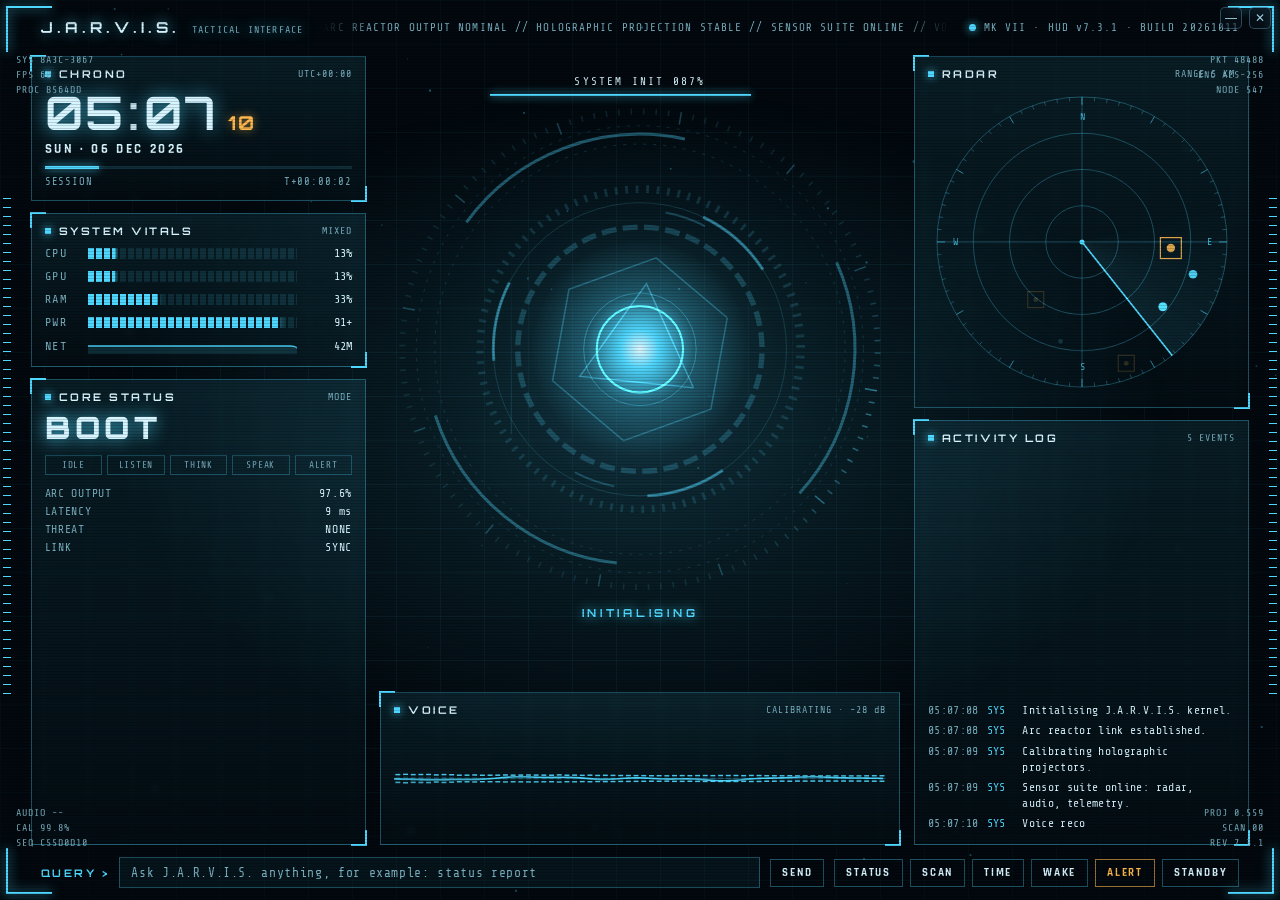
==== commit 9d7dd06e: "feat: complete Rusty AI assistant with office skills, mobile gateway, and launcher scripts" ====
--- a/vyra/gui/index.html
+++ b/vyra/gui/index.html
@@ -1,150 +1,863 @@
-<!DOCTYPE html>
-<html lang="en">
-<head>
-  <meta charset="UTF-8">
-  <meta name="viewport" content="width=device-width, initial-scale=1.0">
-  <title>Rusty</title>
-  <link rel="stylesheet" href="style.css">
-  <link rel="preconnect" href="https://fonts.googleapis.com">
-  <link rel="preconnect" href="https://fonts.gstatic.com" crossorigin>
-  <link href="https://fonts.googleapis.com/css2?family=Space+Grotesk:wght@400;500;600;700&family=Hanken+Grotesk:wght@400;500;600;700&display=swap" rel="stylesheet">
-</head>
-<body class="pip-mode state-idle">
-  <div class="aurora-bg" aria-hidden="true"></div>
-
-  <div class="app">
-    <!-- Title / drag bar -->
-    <header class="bar" id="dragBar">
-      <div class="brand">
-        <span class="wordmark">RUSTY</span>
-        <span class="conn" id="connDot" title="Live link"></span>
+<!doctype html><html><head><meta charset=utf8><meta name=viewport content="width=device-width,initial-scale=1,viewport-fit=cover"><style>:root{color-scheme:light;box-sizing:border-box;padding-top:env(safe-area-inset-top,0px);padding-bottom:env(safe-area-inset-bottom,0px)}html{scroll-padding-top:env(safe-area-inset-top,0px)}body{margin:0;padding:0;font:14px -apple-system,BlinkMacSystemFont,sans-serif;background:#fff;color:#000}img{max-width:100%}[hidden]:not([hidden=until-found i]){display:none!important}</style></head><body>
+<title>JARVIS HUD</title>
+<link rel="stylesheet" href="https://fonts.googleapis.com/css2?family=Orbitron:wght@500;700;900&family=Rajdhani:wght@500;600;700&family=Share+Tech+Mono&display=swap">
+<style>
+/* Layout: three-column command deck. Left = clock, vitals, status. Centre = voice-reactive core over the audio spectrum.
+   Right = radar over the activity log. Corner brackets, rulers and data labels sit on the viewport edge. */
+:root{
+  --bg:#02080d; --ink:#d7f5ff; --muted:#79aebf;
+  --a:79 216 255;      /* live accent, retinted per state by script */
+  --b:255 184 77;      /* secondary: amber for warnings and speech */
+  --line:rgb(var(--a) / .34);
+  --f-display:'Orbitron','Eurostile','Bank Gothic',sans-serif;
+  --f-body:'Rajdhani','Segoe UI Narrow','Arial Narrow',sans-serif;
+  --f-mono:'Share Tech Mono','SFMono-Regular',Consolas,monospace;
+  color-scheme:dark;
+}
+*{box-sizing:border-box}
+html,body{height:100%}
+body{background:var(--bg);color:var(--ink);font:600 15px/1.35 var(--f-body);overflow:hidden;margin:0}
+button,input{font:inherit;color:inherit}
+:focus-visible{outline:2px solid rgb(var(--b));outline-offset:2px}
+
+#bg{position:fixed;inset:0;width:100%;height:100%;z-index:0;pointer-events:none}
+.grid{position:fixed;inset:0;z-index:0;pointer-events:none;
+  background:
+    radial-gradient(60% 55% at 50% 48%, rgb(var(--a) / .16), transparent 70%),
+    linear-gradient(rgb(var(--a) / .05) 1px, transparent 1px) 0 0/44px 44px,
+    linear-gradient(90deg, rgb(var(--a) / .05) 1px, transparent 1px) 0 0/44px 44px;
+  -webkit-mask:radial-gradient(90% 80% at 50% 50%, #000 40%, transparent 100%);mask:radial-gradient(90% 80% at 50% 50%, #000 40%, transparent 100%)}
+.scan{position:fixed;inset:0;z-index:40;pointer-events:none;
+  background:repeating-linear-gradient(0deg, rgb(0 0 0 / .16) 0 1px, transparent 1px 3px);animation:flick 5s steps(1) infinite}
+.beam{position:fixed;left:0;right:0;top:-160px;height:160px;z-index:39;pointer-events:none;
+  background:linear-gradient(180deg, transparent, rgb(var(--a) / .07), transparent);animation:beam 7.5s linear infinite}
+.flash{position:fixed;inset:0;z-index:38;pointer-events:none;opacity:0;background:radial-gradient(circle at 50% 48%, rgb(var(--a) / .5), transparent 60%)}
+.flash.go{animation:flash .9s ease-out}
+.alertglow{position:fixed;inset:0;z-index:37;pointer-events:none;opacity:0;transition:opacity .4s;box-shadow:inset 0 0 140px rgb(var(--a) / .55)}
+#hud[data-state="alert"] ~ .alertglow{opacity:1;animation:alertpulse .9s ease-in-out infinite}
+
+#hud{position:relative;z-index:2;height:100%;display:grid;grid-template-rows:auto minmax(0,1fr) auto;gap:12px;padding:10px clamp(16px,2.4vw,40px) 12px}
+
+/* header */
+.top{display:grid;grid-template-columns:auto minmax(0,1fr) auto;align-items:center;gap:20px;padding-inline:10px;height:34px;animation:fade .8s .1s both}
+.brand{font:700 15px var(--f-display);letter-spacing:.3em;text-shadow:0 0 14px rgb(var(--a) / .8);white-space:nowrap}
+.brand small{font:500 10px var(--f-mono);letter-spacing:.12em;color:var(--muted);margin-left:12px}
+.ticker{overflow:hidden;white-space:nowrap;font:11px var(--f-mono);color:var(--muted);letter-spacing:.1em;-webkit-mask:linear-gradient(90deg,transparent,#000 8%,#000 92%,transparent);mask:linear-gradient(90deg,transparent,#000 8%,#000 92%,transparent)}
+.ticker span{display:inline-block;animation:marquee 46s linear infinite}
+.ver{font:11px var(--f-mono);letter-spacing:.1em;color:var(--muted);white-space:nowrap;display:flex;align-items:center;gap:8px}
+.ver b{width:7px;height:7px;border-radius:50%;background:rgb(var(--a));box-shadow:0 0 8px rgb(var(--a));animation:blink 1.4s steps(2) infinite}
+
+/* stage */
+.stage{display:grid;grid-template-columns:minmax(250px,1fr) minmax(0,1.55fr) minmax(250px,1fr);gap:14px;min-height:0}
+.col,.mid{display:flex;flex-direction:column;gap:12px;min-height:0;min-width:0}
+
+.panel{position:relative;min-width:0;min-height:0;padding:10px 13px 12px;
+  background:linear-gradient(180deg, rgb(var(--a) / .1), rgb(var(--a) / .025));
+  border:1px solid var(--line);backdrop-filter:blur(3px);-webkit-backdrop-filter:blur(3px);
+  opacity:0;animation:panelIn .95s cubic-bezier(.2,.8,.2,1) both;animation-delay:var(--d,0s);transition:border-color .25s, box-shadow .25s}
+.panel::before,.panel::after{content:"";position:absolute;width:14px;height:14px;border:2px solid rgb(var(--a));pointer-events:none}
+.panel::before{top:-2px;left:-2px;border-right:0;border-bottom:0}
+.panel::after{bottom:-2px;right:-2px;border-left:0;border-top:0}
+.panel.locked{border-color:rgb(var(--a) / .8);box-shadow:0 0 22px rgb(var(--a) / .22), inset 0 0 26px rgb(var(--a) / .08)}
+#hud[data-state="wake"] .panel{animation:panelIn 0s both, wakepulse .9s ease-out}
+.hd{display:flex;justify-content:space-between;align-items:baseline;gap:10px;margin-bottom:8px}
+.ttl{font:700 10.5px var(--f-display);letter-spacing:.24em;text-transform:uppercase;display:flex;align-items:center;gap:8px;white-space:nowrap}
+.ttl::before{content:"";width:6px;height:6px;background:rgb(var(--a));box-shadow:0 0 8px rgb(var(--a))}
+.tag{font:10px var(--f-mono);letter-spacing:.1em;color:var(--muted);white-space:nowrap}
+
+/* clock */
+.clk{font:700 clamp(30px,3.6vw,50px)/1 var(--f-display);letter-spacing:.06em;text-shadow:0 0 18px rgb(var(--a) / .7);font-variant-numeric:tabular-nums;display:flex;align-items:baseline;gap:2px}
+.clk .colon{animation:blink 1s steps(2) infinite;opacity:.9}
+.clk small{font-size:.42em;color:rgb(var(--b));text-shadow:0 0 10px rgb(var(--b) / .6);margin-left:8px}
+.date{margin-top:6px;font:700 13px var(--f-body);letter-spacing:.2em}
+.minline{height:3px;margin-top:9px;background:rgb(var(--a) / .15)}
+.minline i{display:block;height:100%;background:rgb(var(--a));box-shadow:0 0 8px rgb(var(--a));width:0}
+.sub{display:flex;justify-content:space-between;gap:10px;margin-top:7px;font:10.5px var(--f-mono);color:var(--muted);letter-spacing:.08em}
+
+/* vitals */
+.meters{display:flex;flex-direction:column;gap:9px}
+.meter{display:grid;grid-template-columns:34px minmax(0,1fr) 46px;align-items:center;gap:9px;font:12px var(--f-mono)}
+.meter .lab{letter-spacing:.12em;color:var(--muted)}
+.meter .val{text-align:right;font-variant-numeric:tabular-nums}
+.bar{position:relative;height:11px;background:rgb(var(--a) / .12);
+  -webkit-mask:repeating-linear-gradient(90deg,#000 0 6px,transparent 6px 8px);mask:repeating-linear-gradient(90deg,#000 0 6px,transparent 6px 8px)}
+.bar i{position:absolute;inset:0;transform-origin:left;transform:scaleX(var(--v,0));background:rgb(var(--a));box-shadow:0 0 10px rgb(var(--a))}
+.meter.hot .bar i{background:rgb(var(--b))}
+.meter.hot .val{color:rgb(var(--b))}
+.spark{display:block;width:100%;height:16px}
+
+/* status */
+.status{flex:1}
+.mode{font:900 clamp(22px,2.4vw,32px)/1 var(--f-display);letter-spacing:.14em;text-shadow:0 0 18px rgb(var(--a));margin:2px 0 12px;position:relative}
+.mode.glitch{animation:glitch .45s steps(2)}
+.pips{display:grid;grid-template-columns:repeat(5,minmax(0,1fr));gap:5px;margin-bottom:12px}
+.pips span{font:9.5px var(--f-mono);letter-spacing:.08em;text-align:center;padding:4px 0;border:1px solid rgb(var(--a) / .28);color:var(--muted);transition:all .25s}
+.pips span.on{color:#021016;background:rgb(var(--a));border-color:rgb(var(--a));box-shadow:0 0 14px rgb(var(--a) / .8)}
+.rows{display:grid;grid-template-columns:auto 1fr;gap:5px 14px;font:11.5px var(--f-mono);letter-spacing:.06em}
+.rows dt{color:var(--muted)}
+.rows dd{margin:0;text-align:right;font-variant-numeric:tabular-nums}
+
+/* core */
+.core{position:relative;flex:1;min-height:0;min-width:0;touch-action:none;user-select:none;-webkit-user-select:none;animation:fade 1.2s .2s both}
+.core canvas{position:absolute;inset:0;width:100%;height:100%;display:block}
+.caption{position:absolute;left:50%;bottom:2%;transform:translateX(-50%);width:min(88%,560px);text-align:center;pointer-events:none}
+.cap-state{display:block;font:700 11px var(--f-display);letter-spacing:.34em;color:rgb(var(--a));text-shadow:0 0 12px rgb(var(--a))}
+.cap-text{display:block;min-height:2.7em;margin-top:4px;font:600 16px/1.35 var(--f-body);letter-spacing:.05em;text-wrap:balance}
+.boot{position:absolute;left:50%;top:3%;transform:translateX(-50%);width:min(70%,300px);text-align:center;font:11px var(--f-mono);letter-spacing:.2em;transition:opacity .8s;pointer-events:none}
+.boot i{display:block;height:2px;margin-top:6px;background:rgb(var(--a));box-shadow:0 0 8px rgb(var(--a));width:0}
+.boot.done{opacity:0}
+.banner{position:absolute;left:50%;top:2%;transform:translateX(-50%) scaleY(0);transform-origin:top;padding:6px 18px;font:900 12px var(--f-display);letter-spacing:.3em;color:#1a0400;background:rgb(var(--a));box-shadow:0 0 24px rgb(var(--a));transition:transform .25s;pointer-events:none;white-space:nowrap}
+#hud[data-state="alert"] .banner{transform:translateX(-50%) scaleY(1);animation:blink .7s steps(2) infinite}
+.hint{position:absolute;left:0;right:0;top:50%;margin-top:calc(min(34vh,26vw) + 12px);text-align:center;font:10px var(--f-mono);letter-spacing:.2em;color:var(--muted);pointer-events:none;opacity:0;transition:opacity .6s}
+#hud[data-state="idle"] .hint{opacity:.8}
+
+/* voice */
+.voice{height:clamp(112px,17vh,176px);display:flex;flex-direction:column}
+.voice canvas{display:block;flex:1;height:0;width:100%}
+
+/* radar and log */
+.radar canvas{display:block;margin:0 auto;width:min(100%,34vh);aspect-ratio:1/1}
+.logp{flex:1;display:flex;flex-direction:column}
+.log{list-style:none;margin:0;padding:0;flex:1;min-height:0;overflow:hidden;display:flex;flex-direction:column;justify-content:flex-end;gap:4px;font:11.5px/1.4 var(--f-mono);
+  -webkit-mask:linear-gradient(180deg,transparent,#000 22%);mask:linear-gradient(180deg,transparent,#000 22%)}
+.log li{display:grid;grid-template-columns:auto auto minmax(0,1fr);gap:8px;letter-spacing:.03em}
+.log time{color:var(--muted)}
+.log b{font-weight:400;color:rgb(var(--a));min-width:2.4em}
+.log .k-jrv b,.log .k-jrv span{color:rgb(var(--b))}
+.log .k-usr span{color:#fff}
+.log .k-alt b,.log .k-alt span{color:rgb(255 96 72)}
+.log span{overflow-wrap:anywhere}
+
+/* command bar */
+.cmd{display:flex;align-items:center;gap:10px;flex-wrap:wrap;padding-inline:10px;animation:fade 1s 1.2s both}
+.cmd label{font:700 10.5px var(--f-display);letter-spacing:.24em;color:rgb(var(--a))}
+.cmd input{flex:1 1 260px;min-width:0;background:rgb(var(--a) / .06);border:1px solid var(--line);padding:7px 11px;font:13px var(--f-mono);letter-spacing:.05em}
+.cmd input::placeholder{color:var(--muted)}
+.cmd button{background:transparent;border:1px solid var(--line);padding:6px 11px;font:700 11px var(--f-body);letter-spacing:.16em;text-transform:uppercase;cursor:pointer;transition:all .2s}
+.cmd button:hover{background:rgb(var(--a) / .18);border-color:rgb(var(--a));box-shadow:0 0 14px rgb(var(--a) / .4)}
+.cmd .warn{border-color:rgb(var(--b) / .6);color:rgb(var(--b))}
+.chips{display:flex;gap:7px;flex-wrap:wrap}
+
+/* frame */
+.frame{position:fixed;inset:0;z-index:30;pointer-events:none}
+.corner{position:absolute;width:46px;height:46px;border:2px solid rgb(var(--a));filter:drop-shadow(0 0 6px rgb(var(--a)));animation:corner 1.1s cubic-bezier(.2,.8,.2,1) both}
+.corner.tl{top:6px;left:6px;border-right:0;border-bottom:0;transform-origin:top left}
+.corner.tr{top:6px;right:6px;border-left:0;border-bottom:0;transform-origin:top right}
+.corner.bl{bottom:6px;left:6px;border-right:0;border-top:0;transform-origin:bottom left}
+.corner.br{bottom:6px;right:6px;border-left:0;border-top:0;transform-origin:bottom right}
+.ruler{position:absolute;top:22%;height:56%;width:8px;opacity:.55;
+  background:repeating-linear-gradient(180deg, rgb(var(--a)) 0 1px, transparent 1px 9px);animation:ruler 2.4s linear infinite, fade 1s 1s both}
+.ruler.l{left:3px}.ruler.r{right:3px}
+.lbl{position:absolute;font:10px/1.5 var(--f-mono);letter-spacing:.1em;color:var(--muted);white-space:pre;animation:fade 1s 1.4s both}
+.lbl.tl{top:52px;left:16px}.lbl.tr{top:52px;right:16px;text-align:right}
+.lbl.bl{bottom:50px;left:16px}.lbl.br{bottom:50px;right:16px;text-align:right}
+
+/* reticle */
+.reticle{position:fixed;left:0;top:0;width:44px;height:44px;pointer-events:none;z-index:50;display:none;will-change:transform}
+@media (pointer:fine){.reticle{display:block}#hud{cursor:crosshair}}
+.reticle i{position:absolute;width:11px;height:11px;border:2px solid rgb(var(--a));filter:drop-shadow(0 0 4px rgb(var(--a)))}
+.reticle .t1{left:0;top:0;border-right:0;border-bottom:0}.reticle .t2{right:0;top:0;border-left:0;border-bottom:0}
+.reticle .t3{left:0;bottom:0;border-right:0;border-top:0}.reticle .t4{right:0;bottom:0;border-left:0;border-top:0}
+.reticle .ring{position:absolute;inset:9px;border:1px dashed rgb(var(--a) / .8);border-radius:50%;animation:spin 5s linear infinite;transition:opacity .2s}
+.reticle .dot{position:absolute;left:50%;top:50%;width:4px;height:4px;margin:-2px;background:rgb(var(--a));box-shadow:0 0 8px rgb(var(--a));transition:opacity .2s}
+.reticle.lock .ring,.reticle.lock .dot{opacity:0}
+.reticle .rl{position:absolute;left:100%;top:100%;margin:5px 0 0 7px;font:10px var(--f-mono);letter-spacing:.1em;white-space:nowrap;color:rgb(var(--a));text-shadow:0 0 6px rgb(0 0 0)}
+
+@keyframes panelIn{from{opacity:0;clip-path:inset(-14px -14px 100% -14px)}60%{opacity:1}to{opacity:1;clip-path:inset(-14px -14px -14px -14px)}}
+@keyframes fade{from{opacity:0}to{opacity:1}}
+@keyframes corner{from{transform:scale(0);opacity:0}to{transform:scale(1);opacity:1}}
+@keyframes flick{0%,100%{opacity:1}46%{opacity:.82}47%{opacity:1}91%{opacity:.9}92%{opacity:1}}
+@keyframes beam{to{transform:translateY(calc(100vh + 320px))}}
+@keyframes marquee{to{transform:translateX(-50%)}}
+@keyframes blink{50%{opacity:.25}}
+@keyframes ruler{to{background-position:0 9px}}
+@keyframes spin{to{transform:rotate(360deg)}}
+@keyframes flash{from{opacity:1}to{opacity:0}}
+@keyframes alertpulse{50%{opacity:.35}}
+@keyframes wakepulse{0%{box-shadow:0 0 0 rgb(var(--a) / 0)}30%{box-shadow:0 0 30px rgb(var(--a) / .7), inset 0 0 30px rgb(var(--a) / .3)}100%{box-shadow:0 0 0 rgb(var(--a) / 0)}}
+@keyframes glitch{0%{transform:translate(0)}20%{transform:translate(-3px,1px);clip-path:inset(10% 0 55% 0)}40%{transform:translate(4px,-1px);clip-path:inset(55% 0 10% 0)}60%{transform:translate(-2px,0);clip-path:inset(0)}100%{transform:translate(0)}}
+
+/* below desktop: single scrolling column, core first */
+@media (max-width:900px){
+  html,body{height:auto;overflow-y:auto;overflow-x:hidden}
+  #hud{height:auto;min-height:100vh;display:flex;flex-direction:column}
+  .top{grid-template-columns:minmax(0,1fr);height:auto;padding-top:12px}
+  .ticker,.ver,.brand small{display:none}
+  .stage{display:flex;flex-direction:column}
+  .col,.mid{display:contents}
+  .core{order:1;flex:none;height:min(94vw,520px)}
+  .status{order:2;flex:none}
+  .voice{order:3}
+  .clock{order:4}.vitals{order:5}.radar{order:6}.logp{order:7;flex:none;min-height:240px}
+  .hint{margin-top:calc(47vw + 8px)}
+  .lbl{display:none}
+  .cmd{padding-inline:0}
+}
+@media (min-width:901px) and (max-height:780px){.rows{display:none}.pips{margin-bottom:0}.status .mode{margin-bottom:8px}}
+@media (prefers-reduced-motion:reduce){
+  .panel{opacity:1;animation:none}.beam,.ticker span,.ruler,.scan{animation:none}.corner{animation:none}
+}
+</style>
+
+<canvas id="bg" aria-hidden="true"></canvas>
+<div class="grid" aria-hidden="true"></div>
+<div class="beam" aria-hidden="true"></div>
+<div class="scan" aria-hidden="true"></div>
+<div class="flash" id="flash" aria-hidden="true"></div>
+<div class="frame" aria-hidden="true">
+  <div class="corner tl"></div><div class="corner tr"></div><div class="corner bl"></div><div class="corner br"></div>
+  <div class="ruler l"></div><div class="ruler r"></div>
+  <div class="lbl tl" id="lbl-tl"></div><div class="lbl tr" id="lbl-tr"></div>
+  <div class="lbl bl" id="lbl-bl"></div><div class="lbl br" id="lbl-br"></div>
+</div>
+
+<div id="hud" data-state="boot">
+  <header class="top">
+    <div class="brand">J.A.R.V.I.S.<small>TACTICAL INTERFACE</small></div>
+    <div class="ticker" aria-hidden="true"><span id="ticker"></span></div>
+    <div class="ver"><b></b>MK VII &middot; HUD v7.3.1 &middot; BUILD 20261011</div>
+  </header>
+
+  <main class="stage">
+    <section class="col">
+      <div class="panel clock" data-lock="CHRONO" style="--d:.45s">
+        <div class="hd"><span class="ttl">Chrono</span><span class="tag" id="tz">LOCAL</span></div>
+        <div class="clk"><span id="hh">00</span><span class="colon">:</span><span id="mm">00</span><small id="ss">00</small></div>
+        <div class="date" id="date">--</div>
+        <div class="minline"><i id="secbar"></i></div>
+        <div class="sub"><span>SESSION</span><span id="up">T+00:00:00</span></div>
       </div>
-      <div class="win-ctrls">
-        <button id="muteBtn" class="icon" title="Mute her voice" aria-label="Mute voice"></button>
-        <button id="pinBtn" class="icon on" title="Keep on top" aria-label="Keep on top"></button>
-        <button id="expandBtn" class="icon" title="Expand" aria-label="Expand"></button>
-        <button id="settingsBtn" class="icon" title="Settings" aria-label="Settings"></button>
-        <button id="minBtn" class="icon" title="Minimize" aria-label="Minimize"></button>
-        <button id="closeBtn" class="icon danger" title="Close" aria-label="Close"></button>
+
+      <div class="panel vitals" data-lock="VITALS" style="--d:.7s">
+        <div class="hd"><span class="ttl">System vitals</span><span class="tag" id="vtag">SIM</span></div>
+        <div class="meters">
+          <div class="meter" data-k="cpu"><span class="lab">CPU</span><div class="bar"><i></i></div><span class="val">0%</span></div>
+          <div class="meter" data-k="gpu"><span class="lab">GPU</span><div class="bar"><i></i></div><span class="val">0%</span></div>
+          <div class="meter" data-k="ram"><span class="lab">RAM</span><div class="bar"><i></i></div><span class="val">0%</span></div>
+          <div class="meter" data-k="battery"><span class="lab">PWR</span><div class="bar"><i></i></div><span class="val">0%</span></div>
+          <div class="meter" data-k="network"><span class="lab">NET</span><canvas class="spark" id="spark"></canvas><span class="val">0M</span></div>
+        </div>
       </div>
-    </header>
-
-    <main class="stage">
-      <!-- Left: vitals (expanded mode) -->
-      <aside class="side vitals deck-only">
-        <h2 class="side-title">Vitals</h2>
-        <div class="meter">
-          <div class="meter-top"><span>Processor</span><span id="cpu" class="num">0%</span></div>
-          <div class="track"><i id="cpuBar"></i></div>
-        </div>
-        <div class="meter">
-          <div class="meter-top"><span>Memory</span><span id="ram" class="num">0%</span></div>
-          <div class="track"><i id="ramBar"></i></div>
-          <span class="meter-sub" id="ramSub">0 / 0 GB</span>
-        </div>
-        <div class="meter">
-          <div class="meter-top"><span>Battery</span><span id="battery" class="num">—</span></div>
-          <div class="track"><i id="batteryBar"></i></div>
-          <span class="meter-sub" id="batterySub">AC power</span>
-        </div>
-        <div class="kv"><span>Graphics</span><span id="gpu" class="num">—</span></div>
-        <div class="kv"><span>Mind</span><span id="model" class="num">—</span></div>
-
-        <div class="chips">
-          <button class="chip" data-cmd="open brave browser">Brave</button>
-          <button class="chip" data-cmd="open youtube">YouTube</button>
-          <button class="chip" data-cmd="list running applications">Running apps</button>
-          <button class="chip" data-cmd="open downloads folder">Downloads</button>
-          <button class="chip" data-cmd="turn volume up">Volume up</button>
-          <button class="chip" data-cmd="play or pause music">Play / pause</button>
-        </div>
-      </aside>
-
-      <!-- Center: the orb -->
-      <section class="core">
-        <div class="orb-wrap">
-          <span class="ring" id="orbRing"></span>
-          <div class="orb" id="orb">
-            <span class="blob b1"></span>
-            <span class="blob b2"></span>
-            <span class="blob b3"></span>
-            <span class="shimmer"></span>
-            <span class="cap"></span>
-          </div>
-        </div>
-
-        <p class="state-line" id="stateLine">Standing by.</p>
-
-        <button id="wakeBtn" class="pill on" title="Toggle listening for your voice">
-          <span class="pill-dot"></span><span id="wakeText">Listening for “Rusty”</span>
-        </button>
-
-        <div class="transcript" id="transcript"></div>
-
-        <div class="chips core-chips">
-          <button class="chip" data-cmd="open Raaga app and play songs">Play music</button>
-          <button class="chip" data-cmd="what is currently open on my screen?">What's on screen</button>
-          <button class="chip" data-cmd="check battery status">Battery</button>
-          <button class="chip" data-cmd="keep the browser window and Antigravity window and close all the other windows which are currently running">Tidy desktop</button>
-        </div>
-      </section>
-
-      <!-- Right: activity + memory (expanded mode) -->
-      <aside class="side info deck-only">
-        <div class="tabs">
-          <button class="tab on" data-tab="activity">Activity</button>
-          <button class="tab" data-tab="memory">Memory</button>
-        </div>
-        <div class="tab-body" id="tabActivity">
-          <div class="log" id="logFeed"></div>
-        </div>
-        <div class="tab-body hidden" id="tabMemory">
-          <div class="mem">
-            <h3>About you</h3>
-            <div id="memProfile" class="mem-list"></div>
-          </div>
-          <div class="mem">
-            <h3>Saved links</h3>
-            <div id="memLinks" class="mem-list"></div>
-          </div>
-          <div class="mem">
-            <h3>Lately</h3>
-            <p id="memJournal" class="mem-note">Nothing noted yet.</p>
-          </div>
-        </div>
-      </aside>
-    </main>
-
-    <footer class="composer">
-      <div class="field">
-        <input id="input" type="text" autocomplete="off" placeholder="Talk to Rusty — or hold space to speak">
+
+      <div class="panel status" data-lock="STATUS" style="--d:.95s">
+        <div class="hd"><span class="ttl">Core status</span><span class="tag">MODE</span></div>
+        <div class="mode" id="mode">BOOTING</div>
+        <div class="pips" id="pips"><span data-s="idle">IDLE</span><span data-s="listening">LISTEN</span><span data-s="thinking">THINK</span><span data-s="speaking">SPEAK</span><span data-s="alert">ALERT</span></div>
+        <dl class="rows">
+          <dt>ARC OUTPUT</dt><dd id="r-arc">--</dd>
+          <dt>LATENCY</dt><dd id="r-lat">--</dd>
+          <dt>THREAT</dt><dd id="r-thr">NONE</dd>
+          <dt>LINK</dt><dd id="r-link">SECURE</dd>
+        </dl>
       </div>
-      <button id="micBtn" class="icon mic" title="Hold space or click to speak" aria-label="Speak"></button>
-      <button id="sendBtn" class="icon send" title="Send" aria-label="Send"></button>
-    </footer>
-  </div>
-
-  <div class="sheet-backdrop" id="sheetBackdrop"></div>
-  <aside class="sheet" id="settingsSheet" aria-hidden="true">
-    <div class="sheet-head">
-      <h2>Settings</h2>
-      <button id="sheetClose" class="icon" title="Close" aria-label="Close settings"></button>
+    </section>
+
+    <section class="mid">
+      <div class="core" id="core" data-lock="CORE">
+        <canvas id="coreCv"></canvas>
+        <div class="boot" id="boot">SYSTEM INIT <span id="bootpct">000</span>%<i id="bootbar"></i></div>
+        <div class="banner" id="banner">ALERT &middot; PERIMETER</div>
+        <div class="hint">HOLD SPACE OR PRESS AND HOLD THE CORE TO SPEAK</div>
+        <div class="caption"><span class="cap-state" id="capState">INITIALISING</span><span class="cap-text" id="capText"></span></div>
+      </div>
+      <div class="panel voice" data-lock="AUDIO" style="--d:1.15s">
+        <div class="hd"><span class="ttl">Voice</span><span class="tag" id="vtagv">STANDBY &middot; -60 dB</span></div>
+        <canvas id="specCv"></canvas>
+      </div>
+    </section>
+
+    <section class="col">
+      <div class="panel radar" data-lock="RADAR" style="--d:.6s">
+        <div class="hd"><span class="ttl">Radar</span><span class="tag" id="rtag">RANGE 5 KM</span></div>
+        <canvas id="radarCv"></canvas>
+      </div>
+      <div class="panel logp" data-lock="ACTIVITY LOG" style="--d:.85s">
+        <div class="hd"><span class="ttl">Activity log</span><span class="tag" id="ltag">0 EVENTS</span></div>
+        <ul class="log" id="log" aria-live="polite"></ul>
+      </div>
+    </section>
+  </main>
+
+  <form class="cmd" id="cmd" autocomplete="off">
+    <label for="q">QUERY &gt;</label>
+    <input id="q" type="text" placeholder="Ask J.A.R.V.I.S. anything, for example: status report">
+    <button type="submit">Send</button>
+    <div class="chips">
+      <button type="button" data-q="Status report">Status</button>
+      <button type="button" data-q="Scan the perimeter">Scan</button>
+      <button type="button" data-q="What time is it">Time</button>
+      <button type="button" data-act="wake">Wake</button>
+      <button type="button" class="warn" data-act="alert">Alert</button>
+      <button type="button" data-act="standby">Standby</button>
     </div>
-    <label class="toggle-row">
-      <span class="toggle-copy">
-        <strong>Start with Windows</strong>
-        <em>Opens Rusty in the corner when you log in</em>
-      </span>
-      <span class="switch"><input type="checkbox" id="autostart"><i></i></span>
-    </label>
-    <div class="sheet-info">
-      <div class="kv"><span>Mind</span><span id="sheetModel" class="num">—</span></div>
-      <div class="kv"><span>Provider</span><span id="sheetProvider" class="num">—</span></div>
-      <div class="kv"><span>Latency</span><span id="ping" class="num">—</span></div>
-      <div class="kv"><span>Clock</span><span id="clock" class="num">—</span></div>
-    </div>
-  </aside>
-
-  <script src="app.js"></script>
-</body>
-</html>
+  </form>
+</div>
+<div class="alertglow" aria-hidden="true"></div>
+
+<div class="reticle" id="reticle" aria-hidden="true"><i class="t1"></i><i class="t2"></i><i class="t3"></i><i class="t4"></i><div class="ring"></div><div class="dot"></div><div class="rl" id="rl"></div></div>
+
+<script>
+/* ===================== J.A.R.V.I.S. HUD public interface =====================
+   JARVIS.setStatus('idle'|'wake'|'listening'|'thinking'|'speaking'|'alert')
+   JARVIS.setVoice(level)            0..1 mic or speech level. Simulation resumes 1.2 s after the last call.
+   JARVIS.setSpectrum(bins)          optional array of 0..1 values, e.g. from an AnalyserNode
+   JARVIS.setGauges({cpu,gpu,ram,battery,network})   cpu/gpu/ram/battery 0..100, network in Mbps (0..300).
+                                     Pass null for a key to hand it back to the simulation.
+   JARVIS.log(text, kind)            kind: 'sys' | 'usr' | 'jrv' | 'alt'
+   JARVIS.say(text, {duration, after})  speaking state, log line and caption
+   JARVIS.wake()  JARVIS.alert(msg)  JARVIS.standby()
+   JARVIS.onCommand = (text) => {}   runs when the viewer submits a query; answer with JARVIS.say()
+   JARVIS.demo(false)                stops simulated chatter and idle log lines
+   ============================================================================ */
+(() => {
+'use strict';
+const $ = (s, r = document) => r.querySelector(s);
+const clamp = (v, a = 0, b = 1) => Math.min(b, Math.max(a, v));
+const lerp = (a, b, t) => a + (b - a) * t;
+const sm = t => t * t * (3 - 2 * t);
+const TAU = Math.PI * 2;
+const fr = x => x - Math.floor(x);
+const nz = x => fr(Math.sin(x * 127.1) * 43758.5453);
+const pick = a => a[Math.floor(Math.random() * a.length)];
+const reduce = matchMedia('(prefers-reduced-motion: reduce)').matches;
+const root = document.documentElement;
+const hud = $('#hud');
+
+const STATES = {
+  boot:{rgb:[79,216,255],energy:.5},
+  idle:{rgb:[79,200,255],energy:.55},
+  wake:{rgb:[190,245,255],energy:1.5},
+  listening:{rgb:[64,228,255],energy:1},
+  thinking:{rgb:[120,160,255],energy:.9},
+  speaking:{rgb:[96,236,226],energy:1.15},
+  alert:{rgb:[255,92,66],energy:1.1}
+};
+const SPIN = {boot:1.6,idle:.35,wake:2.4,listening:.8,thinking:2.8,speaking:1,alert:1.7};
+const SWEEP = {boot:1.5,idle:.9,wake:3,listening:1.5,thinking:3.2,speaking:1.4,alert:2.6};
+const LOAD = {boot:.35,idle:0,wake:.2,listening:.1,thinking:.38,speaking:.16,alert:.26};
+const TAGS = {sys:'SYS',usr:'USR',jrv:'JRV',alt:'ALT'};
+
+let state = 'boot', userTalking = false, demoOn = true, T = 0, bootP = 0, env = 0;
+const ext = {voice:0, voiceUntil:0, spec:null, specUntil:0, g:{cpu:null,gpu:null,ram:null,battery:null,network:null}};
+const real = {battery:null, charging:false};
+const theme = {rgb:[79,216,255], energy:.5};
+const rgba = (a, c = theme.rgb) => `rgba(${c[0]|0},${c[1]|0},${c[2]|0},${clamp(a)})`;
+
+/* ---------- canvases ---------- */
+function setup(id){
+  const c = document.getElementById(id), o = {c, x:c.getContext('2d'), w:1, h:1, dpr:1};
+  new ResizeObserver(() => {
+    const r = c.getBoundingClientRect(); o.dpr = Math.min(2, devicePixelRatio || 1);
+    o.w = r.width; o.h = r.height;
+    c.width = Math.max(1, Math.round(r.width * o.dpr)); c.height = Math.max(1, Math.round(r.height * o.dpr));
+  }).observe(c);
+  return o;
+}
+const cv = {bg:setup('bg'), core:setup('coreCv'), spec:setup('specCv'), radar:setup('radarCv'), spark:setup('spark')};
+
+/* ---------- log, caption, ui ---------- */
+const logEl = $('#log'); let logCount = 0;
+function log(text, kind = 'sys', type = true){
+  kind = TAGS[kind] ? kind : 'sys';
+  const li = document.createElement('li'); li.className = 'k-' + kind;
+  const t = document.createElement('time'); t.textContent = new Date().toLocaleTimeString([], {hour12:false});
+  const b = document.createElement('b'); b.textContent = TAGS[kind];
+  const sp = document.createElement('span');
+  li.append(t, b, sp); logEl.appendChild(li);
+  while (logEl.children.length > 60) logEl.removeChild(logEl.firstChild);
+  $('#ltag').textContent = (++logCount) + ' EVENTS';
+  text = String(text);
+  if (!type || reduce){ sp.textContent = text; return; }
+  let i = 0; const step = () => { i = Math.min(text.length, i + 2); sp.textContent = text.slice(0, i); if (i < text.length) setTimeout(step, 16); };
+  step();
+}
+const capState = $('#capState'), capText = $('#capText'); let capTimer = 0;
+function setCaption(text, perChar = 0){
+  clearInterval(capTimer);
+  if (!perChar){ capText.textContent = text; return; }
+  let i = 0; capText.textContent = '';
+  capTimer = setInterval(() => { i++; capText.textContent = text.slice(0, i); if (i >= text.length) clearInterval(capTimer); }, perChar);
+}
+const IDLE_HINT = 'Say "Jarvis", or hold the core to talk.';
+const CAP_WORD = {boot:'INITIALISING',idle:'STANDBY',wake:'WAKE WORD DETECTED',listening:'LISTENING',thinking:'PROCESSING',speaking:'J.A.R.V.I.S.',alert:'ALERT'};
+const VOICE_TAG = {boot:'CALIBRATING',idle:'STANDBY',wake:'WAKE',listening:'INPUT',thinking:'ANALYSIS',speaking:'OUTPUT',alert:'KLAXON'};
+
+function uiState(){
+  const m = $('#mode'); m.textContent = state === 'wake' ? 'WAKE' : state.toUpperCase();
+  m.classList.remove('glitch'); void m.offsetWidth; m.classList.add('glitch');
+  capState.textContent = CAP_WORD[state];
+  const key = state === 'wake' ? 'listening' : state;
+  document.querySelectorAll('#pips span').forEach(p => p.classList.toggle('on', p.dataset.s === key));
+  $('#r-thr').textContent = state === 'alert' ? 'ELEVATED' : 'NONE';
+  $('#r-link').textContent = state === 'boot' ? 'SYNC' : 'SECURE';
+  $('#rtag').textContent = state === 'alert' ? 'TRACKING' : 'RANGE 5 KM';
+  if (state === 'idle') setCaption(IDLE_HINT);
+  if (state === 'listening') setCaption(userTalking ? '' : 'Go ahead, sir.');
+  if (state === 'wake') setCaption('');
+  if (state === 'thinking') setCaption('');
+}
+function setState(s){
+  if (!STATES[s] || s === state) return;
+  state = s; hud.dataset.state = s; uiState();
+  if (s === 'wake'){ shocks.push({r:0}); if (!reduce){ const f = $('#flash'); f.classList.remove('go'); void f.offsetWidth; f.classList.add('go'); } }
+}
+
+/* ---------- conversation flow ---------- */
+let idleT = 0, alertT = 0, sayT = 0, talkStart = 0; const timers = [];
+const armIdle = (ms = 8000) => { clearTimeout(idleT); idleT = setTimeout(() => { if (state === 'listening' && !userTalking){ setState('idle'); log('Returning to standby.', 'sys'); } }, ms); };
+function cancelSpeech(){ timers.splice(0).forEach(clearTimeout); clearTimeout(sayT); clearInterval(capTimer); }
+
+function wake(){
+  if (state === 'wake') return;
+  cancelSpeech(); clearTimeout(alertT);
+  log('Wake word detected.', 'sys'); setState('wake');
+  timers.push(setTimeout(() => { if (state === 'wake'){ setState('listening'); } }, 900));
+  armIdle(10000);
+}
+function say(text, o = {}){
+  clearTimeout(sayT); clearTimeout(idleT);
+  setState('speaking'); text = String(text); log(text, 'jrv');
+  const dur = o.duration ?? 700 + text.length * 56;
+  setCaption(text, clamp(dur / Math.max(1, text.length) * .85, 18, 70));
+  sayT = setTimeout(() => {
+    if (state !== 'speaking') return;
+    const next = o.after || 'listening'; setState(next);
+    if (next === 'listening'){ armIdle(7000); setCaption(''); }
+  }, dur);
+}
+function raiseAlert(msg = 'Proximity alert. Unidentified contacts on the perimeter.'){
+  cancelSpeech(); clearTimeout(idleT); clearTimeout(alertT);
+  setState('alert'); log(msg, 'alt'); log('Switching to threat tracking.', 'sys'); setCaption(msg, 28);
+  blips.forEach((b, i) => { if (i % 2 === 0){ b.hot = true; } });
+  alertT = setTimeout(() => { if (state === 'alert'){ log('Threat cleared. Resuming normal operations.', 'sys'); setState('listening'); armIdle(5000); } }, 7000);
+}
+function standby(){ cancelSpeech(); clearTimeout(alertT); userTalking = false; setState('idle'); log('Standby engaged.', 'sys'); }
+
+function answer(q){
+  const s = q.toLowerCase(), d = new Date();
+  if (/\b(alert|danger|breach|intruder)\b/.test(s)) return {alert:true};
+  if (/\b(time|date|today)\b/.test(s)) return {text:`It is ${d.toLocaleTimeString([], {hour:'2-digit', minute:'2-digit'})} on ${d.toLocaleDateString([], {weekday:'long', day:'numeric', month:'long'})}, sir.`};
+  if (/\b(scan|radar|perimeter|contacts)\b/.test(s)){ const hot = blips.filter(b => b.hot).length; return {text:`Scan complete. ${blips.length} contacts in range, ${hot ? hot + ' flagged hostile' : 'none hostile'}.`}; }
+  if (/\b(status|report|systems?|diagnostics?)\b/.test(s)) return {text:`All systems nominal, sir. Processor load ${Math.round(gv.cpu)} percent, memory ${Math.round(gv.ram)} percent.`};
+  if (/\b(standby|sleep|shut ?down)\b/.test(s)) return {text:'Going to standby, sir.', after:'idle'};
+  if (/\b(hello|hi|jarvis|good (morning|afternoon|evening))\b/.test(s)) return {text:'At your service, sir.'};
+  if (!q) return {text:'I am here, sir. What do you need?'};
+  return {text:'Understood, sir. I have logged the request.'};
+}
+function respond(q){
+  cancelSpeech(); clearTimeout(idleT); clearTimeout(alertT);
+  log(q || 'Voice input received.', 'usr'); setState('thinking');
+  timers.push(setTimeout(() => {
+    if (typeof api.onCommand === 'function'){
+      try { api.onCommand(q || ''); } catch (e){ log('onCommand error: ' + e.message, 'alt'); setState('listening'); armIdle(); }
+      return;
+    }
+    const a = answer(q || '');
+    if (a.alert) raiseAlert(); else say(a.text, {after:a.after});
+  }, 800 + Math.random() * 800));
+}
+function startTalk(){
+  if (talkStart) return;
+  talkStart = performance.now(); userTalking = true; clearTimeout(idleT);
+  if (state !== 'listening' && state !== 'wake') wake();
+}
+function endTalk(){
+  if (!talkStart) return;
+  const d = performance.now() - talkStart; talkStart = 0; userTalking = false;
+  if (d < 260){ armIdle(10000); return; }
+  respond('');
+}
+
+/* ---------- input ---------- */
+const coreEl = $('#core');
+coreEl.addEventListener('pointerdown', e => { if (e.button === 0) startTalk(); });
+addEventListener('pointerup', () => endTalk());
+addEventListener('pointercancel', () => endTalk());
+addEventListener('keydown', e => {
+  if (e.code !== 'Space' || e.repeat) return;
+  const t = document.activeElement && document.activeElement.tagName;
+  if (t === 'INPUT' || t === 'BUTTON' || t === 'TEXTAREA') return;
+  e.preventDefault(); startTalk();
+});
+addEventListener('keyup', e => { if (e.code === 'Space') endTalk(); });
+$('#cmd').addEventListener('submit', e => {
+  e.preventDefault(); const q = $('#q'); const v = q.value.trim(); if (!v) return; q.value = ''; respond(v);
+});
+document.querySelectorAll('.chips button').forEach(b => b.addEventListener('click', () => {
+  if (b.dataset.q) respond(b.dataset.q);
+  else if (b.dataset.act === 'wake') wake();
+  else if (b.dataset.act === 'alert') raiseAlert();
+  else if (b.dataset.act === 'standby') standby();
+}));
+
+/* ---------- gauges ---------- */
+const gv = {cpu:12, gpu:9, ram:44, battery:87, network:80};
+const gTarget = {cpu:12, gpu:9, ram:44, battery:87, network:80};
+const netHist = new Array(60).fill(60);
+const meters = {}; document.querySelectorAll('.meter').forEach(m => { meters[m.dataset.k] = m; });
+try {
+  if (navigator.getBattery) navigator.getBattery().then(b => {
+    const u = () => { real.battery = b.level * 100; real.charging = b.charging; };
+    u(); b.addEventListener('levelchange', u); b.addEventListener('chargingchange', u);
+  }).catch(() => {});
+} catch (e) {}
+function stepGauges(){
+  const ld = LOAD[state], k = state === 'boot' ? clamp(bootP) : 1;
+  const sim = {
+    cpu:14 + ld * 62 + (nz(T * .35) - .5) * 14,
+    gpu:10 + ld * 70 + (nz(T * .3 + 9) - .5) * 12,
+    ram:44 + ld * 14 + Math.sin(T * .05) * 4 + (nz(T * .1 + 3) - .5) * 3,
+    battery:real.battery ?? 87 - Math.sin(T * .01) * .5,
+    network:(navigator.connection && navigator.connection.downlink) ? navigator.connection.downlink : 60 + ld * 90 + (nz(T * .4 + 5)) * 90
+  };
+  let ncount = 0;
+  for (const key of Object.keys(gv)){
+    const e = ext.g[key]; const live = e !== null || (key === 'battery' && real.battery !== null);
+    if (live) ncount++;
+    gTarget[key] = (e !== null ? e : sim[key]) * (key === 'battery' ? 1 : k);
+    gv[key] = lerp(gv[key], gTarget[key], .3);
+  }
+  $('#vtag').textContent = ncount === 5 ? 'LIVE' : ncount ? 'MIXED' : 'SIM';
+  for (const key of Object.keys(meters)){
+    const m = meters[key], v = gv[key];
+    if (key === 'network'){
+      m.querySelector('.val').textContent = Math.round(v) + 'M';
+    } else {
+      m.querySelector('.bar i').style.setProperty('--v', clamp(v / 100).toFixed(3));
+      m.querySelector('.val').textContent = Math.round(v) + (key === 'battery' && real.charging ? '+' : '%');
+      m.classList.toggle('hot', key === 'battery' ? v < 20 : v > 85);
+    }
+  }
+  netHist.push(gv.network); netHist.shift();
+  $('#r-arc').textContent = (97.4 + Math.sin(T * .7) * .6 + (state === 'alert' ? -4 : 0)).toFixed(1) + '%';
+  $('#r-lat').textContent = (6 + (state === 'thinking' ? 24 : 4) * nz(T * 3)).toFixed(0) + ' ms';
+}
+function drawSpark(){
+  const {x, w, h, dpr} = cv.spark; x.setTransform(dpr, 0, 0, dpr, 0, 0); x.clearRect(0, 0, w, h);
+  const max = Math.max(120, ...netHist);
+  x.beginPath();
+  netHist.forEach((v, i) => { const px = i / (netHist.length - 1) * w, py = h - 2 - clamp(v / max) * (h - 4); i ? x.lineTo(px, py) : x.moveTo(px, py); });
+  x.strokeStyle = rgba(.9); x.lineWidth = 1.4; x.stroke();
+  x.lineTo(w, h); x.lineTo(0, h); x.fillStyle = rgba(.14); x.fill();
+}
+
+/* ---------- clock ---------- */
+const t0 = Date.now();
+const MON = ['JAN','FEB','MAR','APR','MAY','JUN','JUL','AUG','SEP','OCT','NOV','DEC'], DOW = ['SUN','MON','TUE','WED','THU','FRI','SAT'];
+const p2 = n => String(n).padStart(2, '0');
+function tickClock(){
+  const d = new Date();
+  $('#hh').textContent = p2(d.getHours()); $('#mm').textContent = p2(d.getMinutes()); $('#ss').textContent = p2(d.getSeconds());
+  $('#date').textContent = `${DOW[d.getDay()]} · ${p2(d.getDate())} ${MON[d.getMonth()]} ${d.getFullYear()}`;
+  $('#secbar').style.width = ((d.getSeconds() + d.getMilliseconds() / 1000) / 60 * 100).toFixed(1) + '%';
+  const up = Math.floor((Date.now() - t0) / 1000);
+  $('#up').textContent = `T+${p2(Math.floor(up / 3600))}:${p2(Math.floor(up / 60) % 60)}:${p2(up % 60)}`;
+}
+(() => {
+  const off = -new Date().getTimezoneOffset(), s = off >= 0 ? '+' : '-', a = Math.abs(off);
+  $('#tz').textContent = `UTC${s}${p2(Math.floor(a / 60))}:${p2(a % 60)}`;
+})();
+
+/* ---------- voice and spectrum ---------- */
+const N = 64, spec = new Float32Array(N), tgt = new Float32Array(N), peak = new Float32Array(N);
+function speech(t, k){
+  const gate = sm(clamp((Math.sin(t * 1.35 + Math.sin(t * .4) * 2) + .75) / .5));
+  const syl = Math.abs(Math.sin(t * 7.1 + Math.sin(t * 2.3) * 1.8)), syl2 = .6 + .4 * Math.sin(t * 13.7);
+  return clamp((.12 + .7 * syl * syl2) * gate * k + .04);
+}
+function voiceTarget(){
+  const n = performance.now();
+  if (ext.voiceUntil > n) return ext.voice;
+  if (ext.specUntil > n && ext.spec){ let s = 0; for (let i = 0; i < ext.spec.length; i++) s += ext.spec[i]; return clamp(s / ext.spec.length * 1.8); }
+  switch (state){
+    case 'speaking': return speech(T, 1);
+    case 'listening': return userTalking ? speech(T * .87 + 10, 1.15) : .04 + .05 * nz(Math.floor(T * 6));
+    case 'wake': return .55;
+    case 'thinking': return .06 + .04 * Math.sin(T * 6);
+    case 'alert': return .14 + .12 * Math.max(0, Math.sin(T * 5));
+    case 'boot': return .05 * bootP;
+    default: return .018 + .016 * Math.sin(T * 1.3);
+  }
+}
+function stepVoice(dt){
+  const v = voiceTarget(); env += (v - env) * (v > env ? .35 : .09);
+  const n = performance.now();
+  for (let i = 0; i < N; i++){
+    if (ext.specUntil > n && ext.spec) tgt[i] = clamp(ext.spec[Math.floor(i / N * ext.spec.length)] || 0);
+    else {
+      const x = i / N, shape = Math.exp(-x * 2.2) * .9 + .18 * Math.pow(Math.sin(x * 9 + T * 3), 2);
+      tgt[i] = clamp(env * 1.3 * shape * (.55 + .45 * nz(i * 3.1 + Math.floor(T * 14) * 1.7)) + (state === 'idle' ? .02 * nz(i + T) : 0));
+    }
+    if (state === 'thinking'){ const pos = (T * 38) % N; tgt[i] = Math.max(tgt[i], .55 * Math.exp(-Math.pow(i - pos, 2) / 16)); }
+    spec[i] += (tgt[i] - spec[i]) * (tgt[i] > spec[i] ? .5 : .16);
+    peak[i] = Math.max(spec[i], peak[i] - dt * .5);
+  }
+  const db = env > .001 ? Math.max(-60, 20 * Math.log10(env)) : -60;
+  $('#vtagv').textContent = `${VOICE_TAG[state]} · ${db.toFixed(0)} dB`;
+}
+
+/* ---------- core ---------- */
+let rot = 0, spinV = .5; const shocks = [];
+function drawCore(dt){
+  const {x, w, h, dpr} = cv.core; x.setTransform(dpr, 0, 0, dpr, 0, 0); x.clearRect(0, 0, w, h);
+  const cx = w / 2, cy = h * .47, R = Math.min(w, h * .94) / 2 * .94; if (R < 24) return;
+  spinV = lerp(spinV, SPIN[state], clamp(dt * 3)); rot += spinV * dt;
+  const e = theme.energy, L = env, th = state === 'thinking', alr = state === 'alert';
+  const vis = i => sm(clamp((bootP - i * .1) / .22));
+  x.save();
+  if (alr) x.translate((Math.random() - .5) * 3, (Math.random() - .5) * 3);
+  x.globalCompositeOperation = 'lighter';
+  let g = x.createRadialGradient(cx, cy, R * .05, cx, cy, R * .98);
+  g.addColorStop(0, rgba((.24 * e + L * .3) * vis(0))); g.addColorStop(.55, rgba(.05 * e * vis(0))); g.addColorStop(1, rgba(0));
+  x.fillStyle = g; x.fillRect(0, 0, w, h);
+
+  // outer tick ring with travelling highlight
+  let v = vis(1); const hl = (T * .6) % TAU; x.lineWidth = 1.5;
+  for (let i = 0; i < 120; i++){
+    const a = i / 120 * TAU + rot * .25, long = i % 10 === 0, r1 = R * .985, r2 = r1 - (long ? R * .05 : R * .024);
+    let d = Math.abs(((a - hl) % TAU + TAU) % TAU); d = Math.min(d, TAU - d);
+    x.strokeStyle = rgba(((long ? .55 : .26) + .6 * Math.exp(-d * d * 5)) * v * e);
+    x.beginPath(); x.moveTo(cx + Math.cos(a) * r1, cy + Math.sin(a) * r1); x.lineTo(cx + Math.cos(a) * r2, cy + Math.sin(a) * r2); x.stroke();
+  }
+  // arc brackets and dashed rings
+  v = vis(2); x.lineWidth = 3; x.strokeStyle = rgba(.75 * v * e);
+  for (let k = 0; k < 3; k++){ const a0 = -rot * .6 + k * TAU / 3; x.beginPath(); x.arc(cx, cy, R * .88, a0, a0 + 1.15); x.stroke(); }
+  x.lineWidth = 1; x.strokeStyle = rgba(.28 * v * e); x.setLineDash([3, 7]);
+  x.beginPath(); x.arc(cx, cy, R * .84, 0, TAU); x.stroke();
+  x.beginPath(); x.arc(cx, cy, R * .915, 0, TAU); x.stroke(); x.setLineDash([]);
+  // voice spikes
+  v = vis(3); const M = 96, r0 = R * .64; x.lineWidth = Math.max(1.5, R * .011);
+  for (let i = 0; i < M; i++){
+    const j = i < M / 2 ? i : M - 1 - i, bin = Math.min(N - 1, Math.floor(j / (M / 2) * N * .75)), s = spec[bin];
+    const len = R * (.025 + .27 * s), a = i / M * TAU - rot * .12;
+    x.strokeStyle = rgba((.3 + .7 * s) * v * e);
+    x.beginPath(); x.moveTo(cx + Math.cos(a) * r0, cy + Math.sin(a) * r0); x.lineTo(cx + Math.cos(a) * (r0 + len), cy + Math.sin(a) * (r0 + len)); x.stroke();
+  }
+  // mid rings
+  v = vis(4); x.lineWidth = 1; x.strokeStyle = rgba(.32 * v * e); x.beginPath(); x.arc(cx, cy, R * .6, 0, TAU); x.stroke();
+  x.lineWidth = 3; x.strokeStyle = rgba(.9 * v * e);
+  for (let k = 0; k < 3; k++){ const a0 = rot * 1.4 + k * TAU / 3; x.beginPath(); x.arc(cx, cy, R * .6, a0, a0 + .55); x.stroke(); }
+  x.strokeStyle = rgba(.5 * v * e); x.lineWidth = 2;
+  for (let k = 0; k < 2; k++){ const a0 = -rot * 2 + k * Math.PI; x.beginPath(); x.arc(cx, cy, R * .57, a0, a0 + .3); x.stroke(); }
+  // segmented ring with chase
+  v = vis(5); const head = (T * 16) % 36; x.lineWidth = Math.max(3, R * .022);
+  for (let i = 0; i < 36; i++){
+    const a0 = i / 36 * TAU + rot * .3, dist = ((head - i) % 36 + 36) % 36;
+    const b = th ? Math.max(0, 1 - dist / 10) : .35 + .5 * L;
+    x.strokeStyle = rgba((.15 + .75 * b) * v * e); x.beginPath(); x.arc(cx, cy, R * .5, a0, a0 + TAU / 36 * .7); x.stroke();
+  }
+  // hexagon and triangle
+  v = vis(6); x.lineWidth = 1.5; x.strokeStyle = rgba(.55 * v * e); x.beginPath();
+  for (let i = 0; i <= 6; i++){ const a = i / 6 * TAU - rot * .5; const px = cx + Math.cos(a) * R * .38, py = cy + Math.sin(a) * R * .38; i ? x.lineTo(px, py) : x.moveTo(px, py); }
+  x.stroke(); x.strokeStyle = rgba(.65 * v * e); x.fillStyle = rgba(.05 * v * e); x.beginPath();
+  for (let i = 0; i <= 3; i++){ const a = i / 3 * TAU + rot * .9; const px = cx + Math.cos(a) * R * .27, py = cy + Math.sin(a) * R * .27; i ? x.lineTo(px, py) : x.moveTo(px, py); }
+  x.fill(); x.stroke();
+  // orbiting nodes while thinking
+  if (th){
+    for (let k = 0; k < 3; k++) for (let s = 0; s < 7; s++){
+      const a = T * 3.2 - s * .09 + k * TAU / 3;
+      x.fillStyle = rgba((1 - s / 7) * .95); x.beginPath(); x.arc(cx + Math.cos(a) * R * .5, cy + Math.sin(a) * R * .5, Math.max(1.5, R * .014) * (1 - s / 9), 0, TAU); x.fill();
+    }
+  }
+  // shockwaves
+  for (let i = shocks.length - 1; i >= 0; i--){
+    const s = shocks[i]; s.r += dt * R * 1.5; const f = s.r / (R * 1.3);
+    if (f >= 1){ shocks.splice(i, 1); continue; }
+    x.lineWidth = 3 * (1 - f) + 1; x.strokeStyle = rgba((1 - f) * .9); x.beginPath(); x.arc(cx, cy, s.r, 0, TAU); x.stroke();
+  }
+  // heart of the core
+  const breath = 1 + .07 * Math.sin(T * 1.7) * (1 - L) + L * .65 * e + (state === 'wake' ? .35 : 0);
+  const r = R * .14 * vis(7) * breath;
+  g = x.createRadialGradient(cx, cy, 0, cx, cy, r * 3.4);
+  g.addColorStop(0, `rgba(255,255,255,${clamp(.95 * vis(7))})`); g.addColorStop(.18, rgba(.95 * vis(7)));
+  g.addColorStop(.5, rgba((.26 + .32 * L) * vis(7))); g.addColorStop(1, rgba(0));
+  x.fillStyle = g; x.beginPath(); x.arc(cx, cy, r * 3.4, 0, TAU); x.fill();
+  x.lineWidth = 2; x.strokeStyle = rgba(.85 * vis(7)); x.beginPath(); x.arc(cx, cy, r * 1.35, 0, TAU); x.stroke();
+  x.lineWidth = 1; x.strokeStyle = rgba(.3 * vis(7)); x.beginPath(); x.arc(cx, cy, r * 1.75 + L * R * .03, 0, TAU); x.stroke();
+  x.restore();
+}
+
+/* ---------- radar ---------- */
+const blips = []; let sweep = 0;
+function spawnBlip(){
+  const hot = Math.random() < (state === 'alert' ? .6 : .1);
+  return {a:Math.random() * TAU, r:.22 + Math.random() * .72, vr:hot ? -.015 : (Math.random() - .5) * .01, hot, lit:0, life:10 + Math.random() * 18};
+}
+for (let i = 0; i < 6; i++) blips.push(spawnBlip());
+function drawRadar(dt){
+  const {x, w, h, dpr} = cv.radar; x.setTransform(dpr, 0, 0, dpr, 0, 0); x.clearRect(0, 0, w, h);
+  const cx = w / 2, cy = h / 2, R = Math.min(w, h) / 2 - 8; if (R < 20) return;
+  const e = theme.energy, v = sm(clamp((bootP - .15) / .3));
+  x.lineWidth = 1; x.strokeStyle = rgba(.3 * v);
+  for (let i = 1; i <= 4; i++){ x.beginPath(); x.arc(cx, cy, R * i / 4, 0, TAU); x.stroke(); }
+  x.beginPath(); x.moveTo(cx - R, cy); x.lineTo(cx + R, cy); x.moveTo(cx, cy - R); x.lineTo(cx, cy + R); x.stroke();
+  for (let i = 0; i < 72; i++){
+    const a = i / 72 * TAU, l = i % 6 === 0 ? 8 : 4; x.strokeStyle = rgba((i % 6 === 0 ? .6 : .3) * v);
+    x.beginPath(); x.moveTo(cx + Math.cos(a) * R, cy + Math.sin(a) * R); x.lineTo(cx + Math.cos(a) * (R - l), cy + Math.sin(a) * (R - l)); x.stroke();
+  }
+  x.fillStyle = rgba(.8 * v); x.font = `${Math.max(9, R * .07)}px "Share Tech Mono", monospace`; x.textAlign = 'center'; x.textBaseline = 'middle';
+  x.fillText('N', cx, cy - R + 20); x.fillText('S', cx, cy + R - 20); x.fillText('E', cx + R - 18, cy); x.fillText('W', cx - R + 18, cy);
+  const sp = SWEEP[state] * (reduce ? .4 : 1); sweep = (sweep + sp * dt) % TAU;
+  x.globalCompositeOperation = 'lighter';
+  for (let i = 0; i < 34; i++){
+    x.fillStyle = rgba(.2 * (1 - i / 34) * e * v); x.beginPath(); x.moveTo(cx, cy);
+    x.arc(cx, cy, R, sweep - (i + 1) * .035, sweep - i * .035); x.closePath(); x.fill();
+  }
+  x.strokeStyle = rgba(.95 * v); x.lineWidth = 1.6; x.beginPath(); x.moveTo(cx, cy); x.lineTo(cx + Math.cos(sweep) * R, cy + Math.sin(sweep) * R); x.stroke();
+  const want = state === 'alert' ? 9 : 6;
+  while (blips.length < want) blips.push(spawnBlip());
+  for (let i = blips.length - 1; i >= 0; i--){
+    const b = blips[i]; b.life -= dt; b.r = clamp(b.r + b.vr * dt, .1, .98);
+    if (b.life <= 0 || (b.hot && b.r <= .12) || blips.length > want + 1){ blips.splice(i, 1); continue; }
+    const d = ((sweep - b.a) % TAU + TAU) % TAU; if (d < sp * dt + .03) b.lit = 1;
+    b.lit = Math.max(0, b.lit - dt * .32);
+    const px = cx + Math.cos(b.a) * b.r * R, py = cy + Math.sin(b.a) * b.r * R, col = b.hot ? [255, 184, 77] : theme.rgb;
+    const al = (.18 + .82 * b.lit) * v; x.fillStyle = rgba(al, col); x.beginPath(); x.arc(px, py, 2.4 + b.lit * 2.2, 0, TAU); x.fill();
+    if (b.hot){ x.strokeStyle = rgba(al, col); x.lineWidth = 1.2; const s = 8 + b.lit * 3; x.strokeRect(px - s, py - s, s * 2, s * 2); }
+  }
+  x.globalCompositeOperation = 'source-over';
+  x.fillStyle = rgba(1); x.beginPath(); x.arc(cx, cy, 2.5, 0, TAU); x.fill();
+}
+
+/* ---------- spectrum ---------- */
+function drawSpec(dt){
+  const {x, w, h, dpr} = cv.spec; x.setTransform(dpr, 0, 0, dpr, 0, 0); x.clearRect(0, 0, w, h);
+  if (w < 40 || h < 20) return;
+  const cy = h / 2, bw = w / N, e = theme.energy, v = sm(clamp((bootP - .3) / .3));
+  x.strokeStyle = rgba(.2 * v); x.lineWidth = 1; x.beginPath(); x.moveTo(0, cy); x.lineTo(w, cy); x.stroke();
+  for (let i = 0; i < N; i++){
+    const s = spec[i] * v, bh = Math.max(1, s * (h * .46)), px = i * bw + bw * .18;
+    x.fillStyle = rgba((.35 + .65 * s) * e); x.fillRect(px, cy - bh, bw * .64, bh * 2);
+    x.fillStyle = rgba(.9); const pk = peak[i] * v * h * .46; x.fillRect(px, cy - pk - 3, bw * .64, 1.5); x.fillRect(px, cy + pk + 1.5, bw * .64, 1.5);
+  }
+  // waveform line: gold while speaking, accent otherwise
+  const col = state === 'speaking' ? [255, 184, 77] : theme.rgb, amp = Math.min(1, env * 1.4) * h * .34 * v;
+  x.lineWidth = 1.6; x.strokeStyle = rgba(.95, col); x.beginPath();
+  for (let px = 0; px <= w; px += 3){
+    const u = px / w; let y;
+    if (state === 'alert') y = ((Math.floor(px / 6 + T * 30) % 2) ? 1 : -1) * amp * (.4 + .6 * nz(px + Math.floor(T * 20)));
+    else if (state === 'thinking') y = Math.sin(u * 40 + T * 9) * amp * .5 * Math.exp(-Math.pow((u - ((T * .5) % 1)) * 6, 2)) + Math.sin(u * 8 - T * 3) * 1.5;
+    else y = (Math.sin(u * 22 + T * 9) * .55 + Math.sin(u * 51 - T * 13) * .3 + Math.sin(u * 9 + T * 4) * .15) * amp * Math.sin(u * Math.PI) + Math.sin(u * 12 + T) * 1;
+    px ? x.lineTo(px, cy + y) : x.moveTo(px, cy + y);
+  }
+  x.stroke();
+}
+
+/* ---------- background particles ---------- */
+const parts = Array.from({length:70}, () => ({x:Math.random(), y:Math.random(), z:.3 + Math.random() * .7, s:nz(Math.random() * 99)}));
+const streams = [];
+function drawBg(dt){
+  const {x, w, h, dpr} = cv.bg; x.setTransform(dpr, 0, 0, dpr, 0, 0); x.clearRect(0, 0, w, h);
+  const e = theme.energy;
+  for (const p of parts){
+    p.y -= dt * .012 * p.z * (state === 'alert' ? 2 : 1); p.x += Math.sin(T * .2 + p.s * 9) * dt * .002;
+    if (p.y < -.02){ p.y = 1.02; p.x = Math.random(); }
+    x.fillStyle = rgba((.15 + .35 * p.z) * Math.min(1, e + .3)); x.fillRect(p.x * w, p.y * h, 1.5 * p.z + .5, 1.5 * p.z + .5);
+  }
+  if (Math.random() < dt * (state === 'thinking' ? 6 : 1.2)) streams.push({x:Math.random(), y:Math.random() * .6, l:.08 + Math.random() * .2, a:1});
+  for (let i = streams.length - 1; i >= 0; i--){
+    const s = streams[i]; s.a -= dt * 1.2; s.y += dt * .25; if (s.a <= 0){ streams.splice(i, 1); continue; }
+    const g = x.createLinearGradient(0, s.y * h, 0, (s.y + s.l) * h); g.addColorStop(0, rgba(0)); g.addColorStop(1, rgba(.5 * s.a));
+    x.fillStyle = g; x.fillRect(s.x * w, s.y * h, 1, s.l * h);
+  }
+}
+
+/* ---------- reticle ---------- */
+const ret = $('#reticle'), rl = $('#rl'); let mx = -200, my = -200, rx = -200, ry = -200, rw = 44, rh = 44, lockEl = null;
+addEventListener('pointermove', e => {
+  if (e.pointerType === 'touch') return;
+  mx = e.clientX; my = e.clientY;
+  const p = e.target.closest ? e.target.closest('[data-lock]') : null;
+  if (p !== lockEl){
+    if (lockEl) lockEl.classList.remove('locked');
+    lockEl = p; ret.classList.toggle('lock', !!p); if (p) p.classList.add('locked');
+  }
+});
+document.addEventListener('pointerleave', () => { mx = my = -200; if (lockEl) lockEl.classList.remove('locked'); lockEl = null; ret.classList.remove('lock'); });
+function stepReticle(dt){
+  let tx = mx, ty = my, tw = 44, th = 44;
+  if (lockEl){ const r = lockEl.getBoundingClientRect(); tx = r.left + r.width / 2; ty = r.top + r.height / 2; tw = r.width + 10; th = r.height + 10; }
+  const k = clamp(dt * 14); rx = lerp(rx, tx, k); ry = lerp(ry, ty, k); rw = lerp(rw, tw, k); rh = lerp(rh, th, k);
+  ret.style.width = rw.toFixed(1) + 'px'; ret.style.height = rh.toFixed(1) + 'px';
+  ret.style.transform = `translate(${(rx - rw / 2).toFixed(1)}px,${(ry - rh / 2).toFixed(1)}px)`;
+  rl.textContent = lockEl ? 'LOCK // ' + lockEl.dataset.lock : `X ${p2(Math.round(mx / 10) % 100)}${p2(Math.round(mx) % 100)}  Y ${p2(Math.round(my / 10) % 100)}${p2(Math.round(my) % 100)}`;
+}
+
+/* ---------- edge labels, ticker ---------- */
+let frames = 0, fps = 60, pkt = 48213;
+const hex = n => Array.from({length:n}, () => Math.floor(Math.random() * 16).toString(16)).join('').toUpperCase();
+function tickLabels(){
+  pkt += Math.floor(40 + Math.random() * 400);
+  $('#lbl-tl').textContent = `SYS ${hex(4)}-${hex(4)}\nFPS ${fps}\nPROC ${hex(6)}`;
+  $('#lbl-tr').textContent = `PKT ${pkt}\nENC AES-256\nNODE ${hex(3)}`;
+  $('#lbl-bl').textContent = `AUDIO ${state === 'speaking' ? 'TX' : state === 'listening' ? 'RX' : '--'}\nCAL ${(99.2 + Math.random() * .7).toFixed(1)}%\nSEQ ${hex(8)}`;
+  $('#lbl-br').textContent = `PROJ ${(.4 + Math.random() * .2).toFixed(3)}\nSCAN ${p2(Math.floor(sweep / TAU * 99))}\nREV 7.3.1`;
+}
+$('#ticker').textContent = Array(2).fill('ARC REACTOR OUTPUT NOMINAL  //  HOLOGRAPHIC PROJECTION STABLE  //  SENSOR SUITE ONLINE  //  VOICE RECOGNITION ACTIVE  //  PERIMETER MONITORING  //  NEURAL CORE SYNCHRONISED  //  ').join('');
+
+/* ---------- boot ---------- */
+const BOOT = [
+  [250, 'Initialising J.A.R.V.I.S. kernel.'],
+  [800, 'Arc reactor link established.'],
+  [1300, 'Calibrating holographic projectors.'],
+  [1800, 'Sensor suite online: radar, audio, telemetry.'],
+  [2300, 'Voice recognition online.']
+];
+const bootStart = performance.now();
+BOOT.forEach(([ms, t]) => setTimeout(() => log(t, 'sys'), ms));
+setTimeout(() => {
+  const h = new Date().getHours(), g = h < 12 ? 'Good morning' : h < 17 ? 'Good afternoon' : 'Good evening';
+  setState('idle'); log('Neural core synchronised. All systems nominal.', 'sys');
+  say(`${g}, sir. All systems are online.`, {after:'idle'});
+  $('#boot').classList.add('done');
+}, 2900);
+
+/* idle chatter */
+const CHATTER = ['Telemetry nominal.', 'Perimeter sweep complete. No contacts of interest.', 'Arc output stable.', 'Audio calibration within tolerance.', 'Holographic projection integrity at 99 percent.', 'Background diagnostics complete.'];
+function chatter(){
+  if (demoOn && state === 'idle') log(pick(CHATTER), 'sys');
+  setTimeout(chatter, 7000 + Math.random() * 6000);
+}
+setTimeout(chatter, 9000);
+
+/* ---------- main loop ---------- */
+let last = performance.now(), gAcc = 0, lAcc = 0, cAcc = 0, fAcc = 0, themeDirty = true;
+function frame(ts){
+  const dt = Math.min(.05, (ts - last) / 1000) * (reduce ? .45 : 1), real_dt = Math.min(.05, (ts - last) / 1000); last = ts; T += dt;
+  fAcc += real_dt; frames++; if (fAcc >= 1){ fps = Math.round(frames / fAcc); frames = 0; fAcc = 0; }
+  bootP = state === 'boot' ? clamp((ts - bootStart) / 2700) : 1;
+  const bp = $('#bootbar'); if (state === 'boot'){ bp.style.width = (bootP * 100).toFixed(0) + '%'; $('#bootpct').textContent = String(Math.round(bootP * 100)).padStart(3, '0'); }
+  // theme
+  const s = STATES[state]; let d = 0;
+  for (let i = 0; i < 3; i++){ const n = lerp(theme.rgb[i], s.rgb[i], clamp(dt * 5)); d += Math.abs(n - theme.rgb[i]); theme.rgb[i] = n; }
+  theme.energy = lerp(theme.energy, s.energy, clamp(dt * 4));
+  if (d > .05 || themeDirty){ root.style.setProperty('--a', theme.rgb.map(Math.round).join(' ')); themeDirty = false; }
+  stepVoice(dt);
+  drawBg(dt); drawCore(dt); drawRadar(dt); drawSpec(dt);
+  stepReticle(real_dt);
+  gAcc += real_dt; if (gAcc > .45){ gAcc = 0; stepGauges(); drawSpark(); }
+  cAcc += real_dt; if (cAcc > .1){ cAcc = 0; tickClock(); }
+  lAcc += real_dt; if (lAcc > .7){ lAcc = 0; tickLabels(); }
+  requestAnimationFrame(frame);
+}
+tickClock(); tickLabels(); uiState(); stepGauges();
+requestAnimationFrame(frame);
+
+/* ---------- public API ---------- */
+const api = {
+  version:'7.3.1',
+  setStatus(s){ if (!STATES[s]) return false; if (s === 'wake'){ wake(); return true; } if (s === 'alert'){ raiseAlert(); return true; } cancelSpeech(); setState(s); return true; },
+  setVoice(v){ ext.voice = clamp(+v || 0); ext.voiceUntil = performance.now() + 1200; },
+  setSpectrum(a){ if (a && a.length){ ext.spec = a; ext.specUntil = performance.now() + 1200; } else ext.specUntil = 0; },
+  setGauges(o){ if (!o) return; for (const k of Object.keys(o)){ if (k in ext.g) ext.g[k] = o[k] === null || o[k] === undefined ? null : +o[k]; } },
+  log(text, kind){ log(text, kind || 'sys'); },
+  say, wake, standby, alert:raiseAlert,
+  demo(on){ demoOn = !!on; },
+  onCommand:null
+};
+window.JARVIS = api;
+})();
+</script>
+
+<script src="bridge.js"></script>
+</body></html>
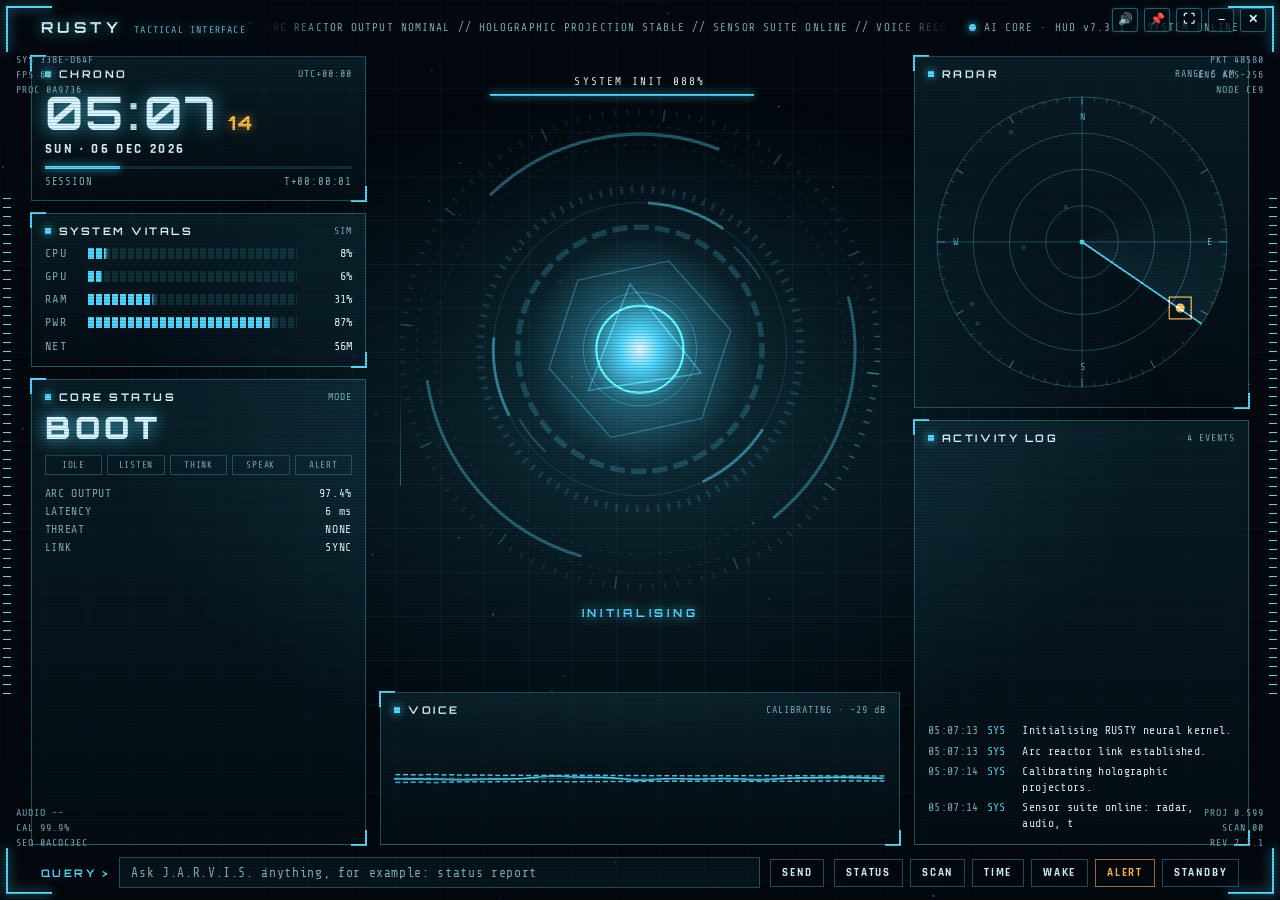
==== commit 47a14ff3: "fix: resolve core audio event loop conflict, reportlab dependency, Telegram security, filename sanit" ====
--- a/vyra/gui/index.html
+++ b/vyra/gui/index.html
@@ -1,5 +1,5 @@
 <!doctype html><html><head><meta charset=utf8><meta name=viewport content="width=device-width,initial-scale=1,viewport-fit=cover"><style>:root{color-scheme:light;box-sizing:border-box;padding-top:env(safe-area-inset-top,0px);padding-bottom:env(safe-area-inset-bottom,0px)}html{scroll-padding-top:env(safe-area-inset-top,0px)}body{margin:0;padding:0;font:14px -apple-system,BlinkMacSystemFont,sans-serif;background:#fff;color:#000}img{max-width:100%}[hidden]:not([hidden=until-found i]){display:none!important}</style></head><body>
-<title>JARVIS HUD</title>
+<title>Rusty // Tactical AI HUD</title>
 <link rel="stylesheet" href="https://fonts.googleapis.com/css2?family=Orbitron:wght@500;700;900&family=Rajdhani:wght@500;600;700&family=Share+Tech+Mono&display=swap">
 <style>
 /* Layout: three-column command deck. Left = clock, vitals, status. Centre = voice-reactive core over the audio spectrum.
@@ -213,9 +213,9 @@
 
 <div id="hud" data-state="boot">
   <header class="top">
-    <div class="brand">J.A.R.V.I.S.<small>TACTICAL INTERFACE</small></div>
+    <div class="brand">RUSTY<small>TACTICAL INTERFACE</small></div>
     <div class="ticker" aria-hidden="true"><span id="ticker"></span></div>
-    <div class="ver"><b></b>MK VII &middot; HUD v7.3.1 &middot; BUILD 20261011</div>
+    <div class="ver"><b></b>AI CORE &middot; HUD v7.3.1 &middot; SYSTEM ONLINE</div>
   </header>
 
   <main class="stage">
@@ -797,7 +797,7 @@
 
 /* ---------- boot ---------- */
 const BOOT = [
-  [250, 'Initialising J.A.R.V.I.S. kernel.'],
+  [250, 'Initialising RUSTY neural kernel.'],
   [800, 'Arc reactor link established.'],
   [1300, 'Calibrating holographic projectors.'],
   [1800, 'Sensor suite online: radar, audio, telemetry.'],
@@ -808,7 +808,7 @@
 setTimeout(() => {
   const h = new Date().getHours(), g = h < 12 ? 'Good morning' : h < 17 ? 'Good afternoon' : 'Good evening';
   setState('idle'); log('Neural core synchronised. All systems nominal.', 'sys');
-  say(`${g}, sir. All systems are online.`, {after:'idle'});
+  say(`${g}, Sir. All systems are online.`, {after:'idle'});
   $('#boot').classList.add('done');
 }, 2900);
 
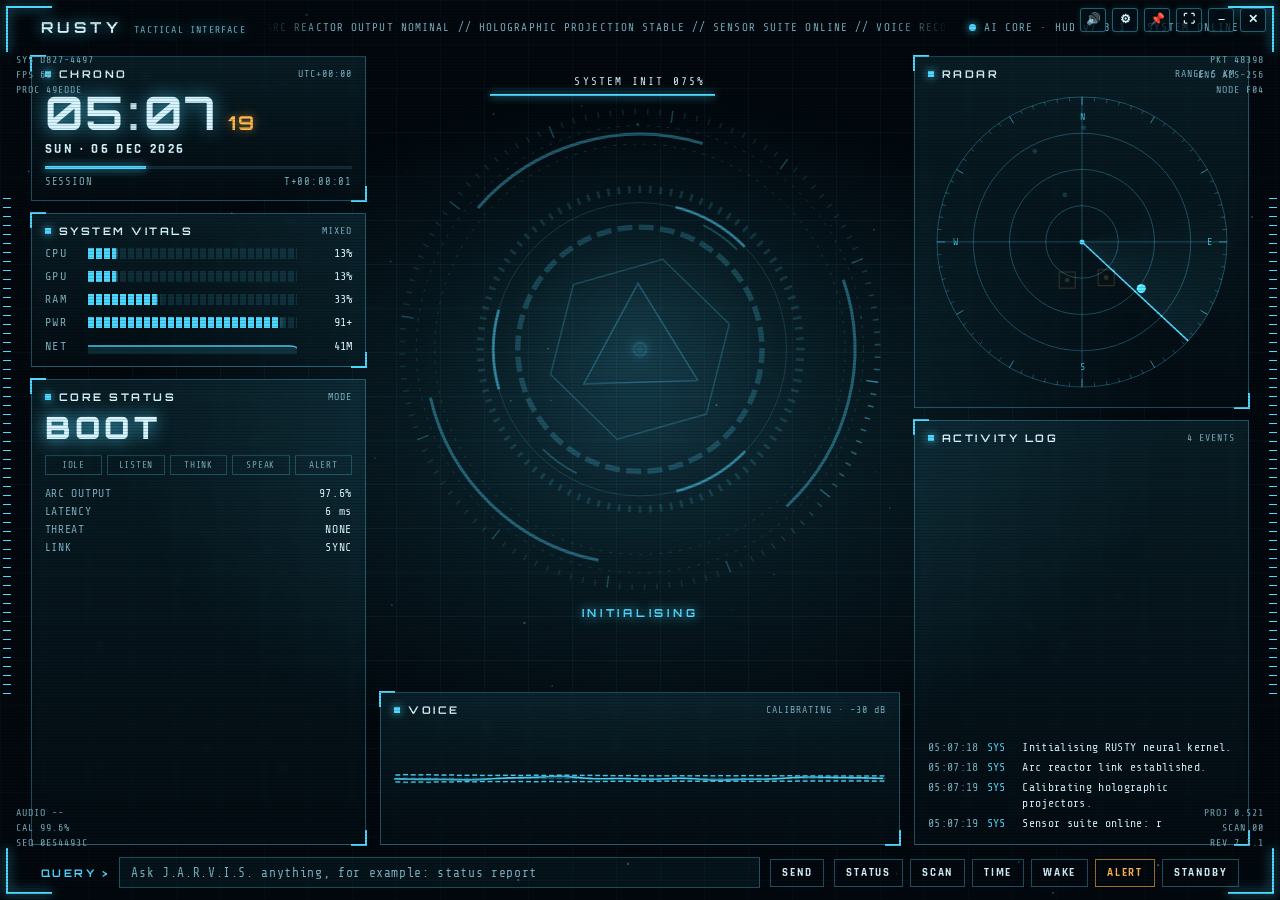
==== commit 887abb64: "feat: real-time spoken and visual progress updates during lengthy tasks" ====
--- a/vyra/gui/index.html
+++ b/vyra/gui/index.html
@@ -851,6 +851,13 @@
   setSpectrum(a){ if (a && a.length){ ext.spec = a; ext.specUntil = performance.now() + 1200; } else ext.specUntil = 0; },
   setGauges(o){ if (!o) return; for (const k of Object.keys(o)){ if (k in ext.g) ext.g[k] = o[k] === null || o[k] === undefined ? null : +o[k]; } },
   log(text, kind){ log(text, kind || 'sys'); },
+  setProgress(text){
+    if (!text) return;
+    setState('thinking');
+    if (capState) capState.textContent = 'TASK IN PROGRESS';
+    setCaption(text, 14);
+    log('⚡ ' + text, 'jrv', false);
+  },
   say, wake, standby, alert:raiseAlert,
   demo(on){ demoOn = !!on; },
   onCommand:null
